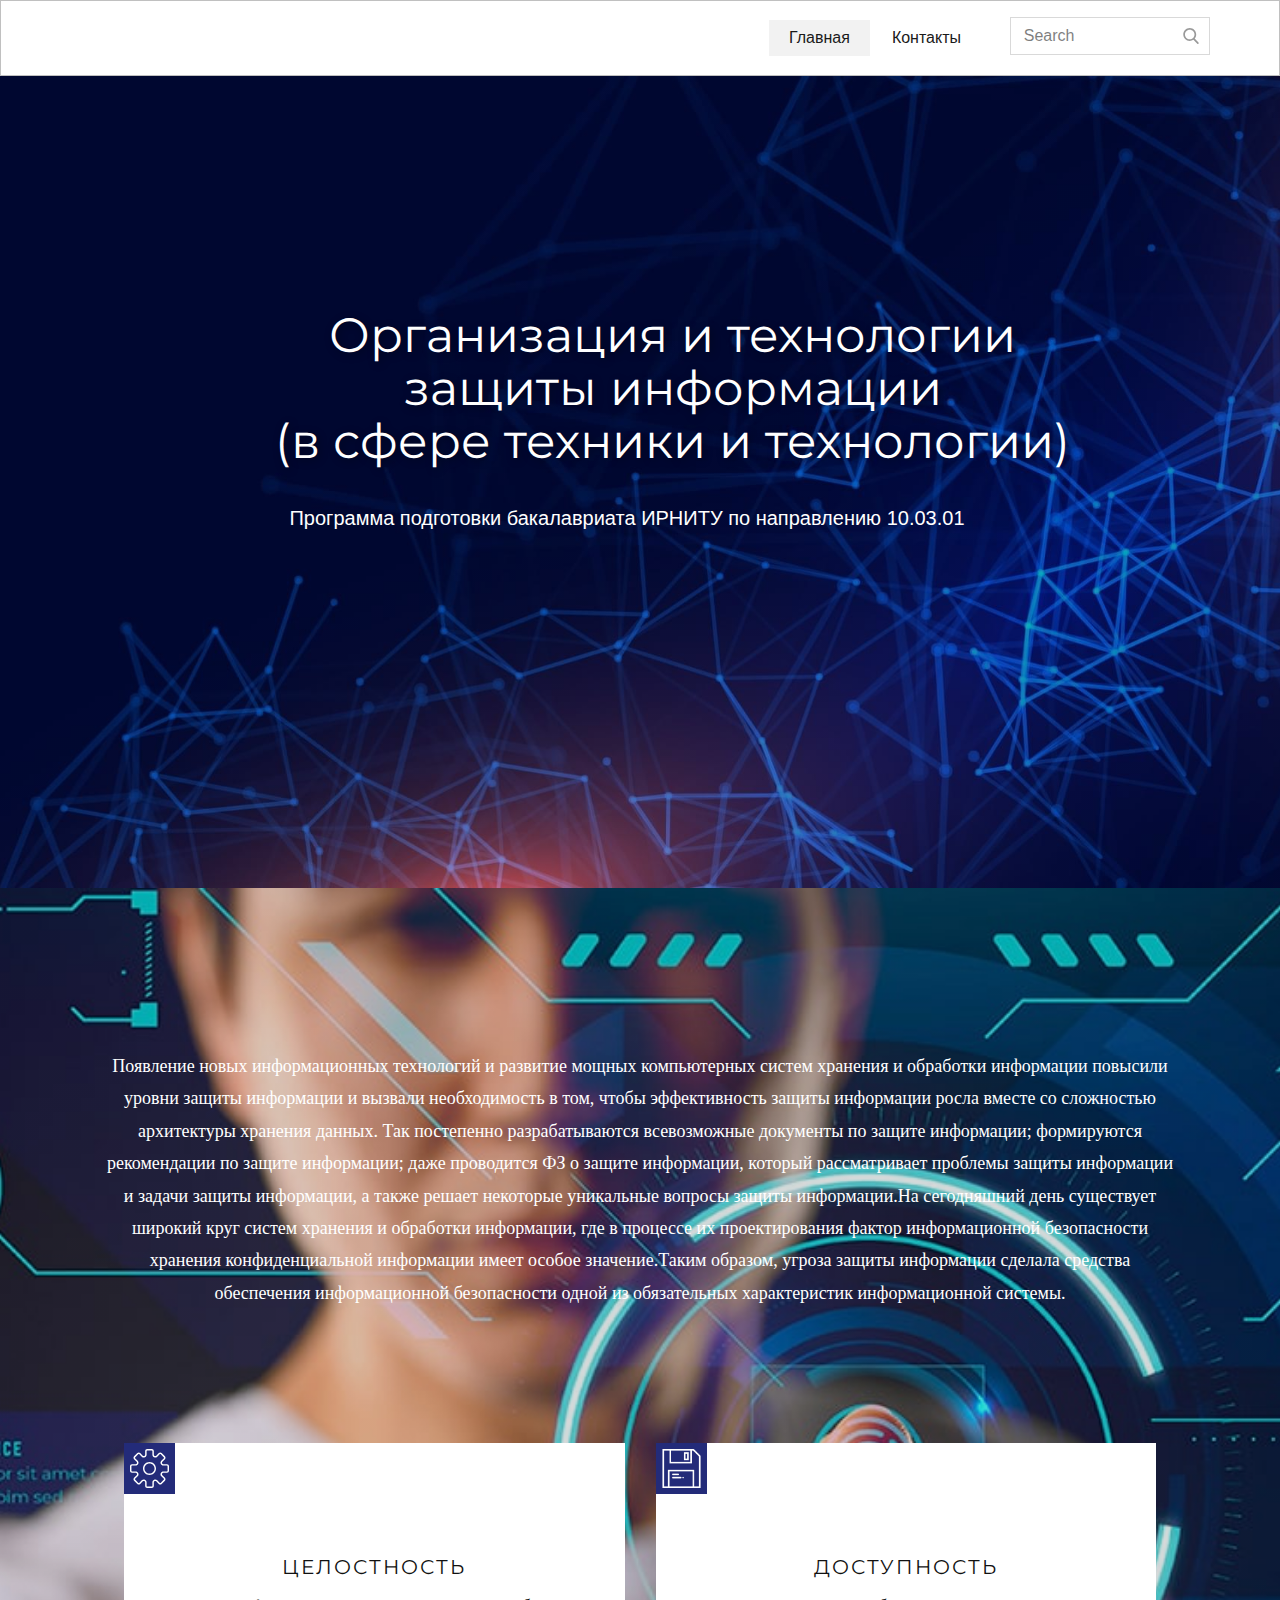
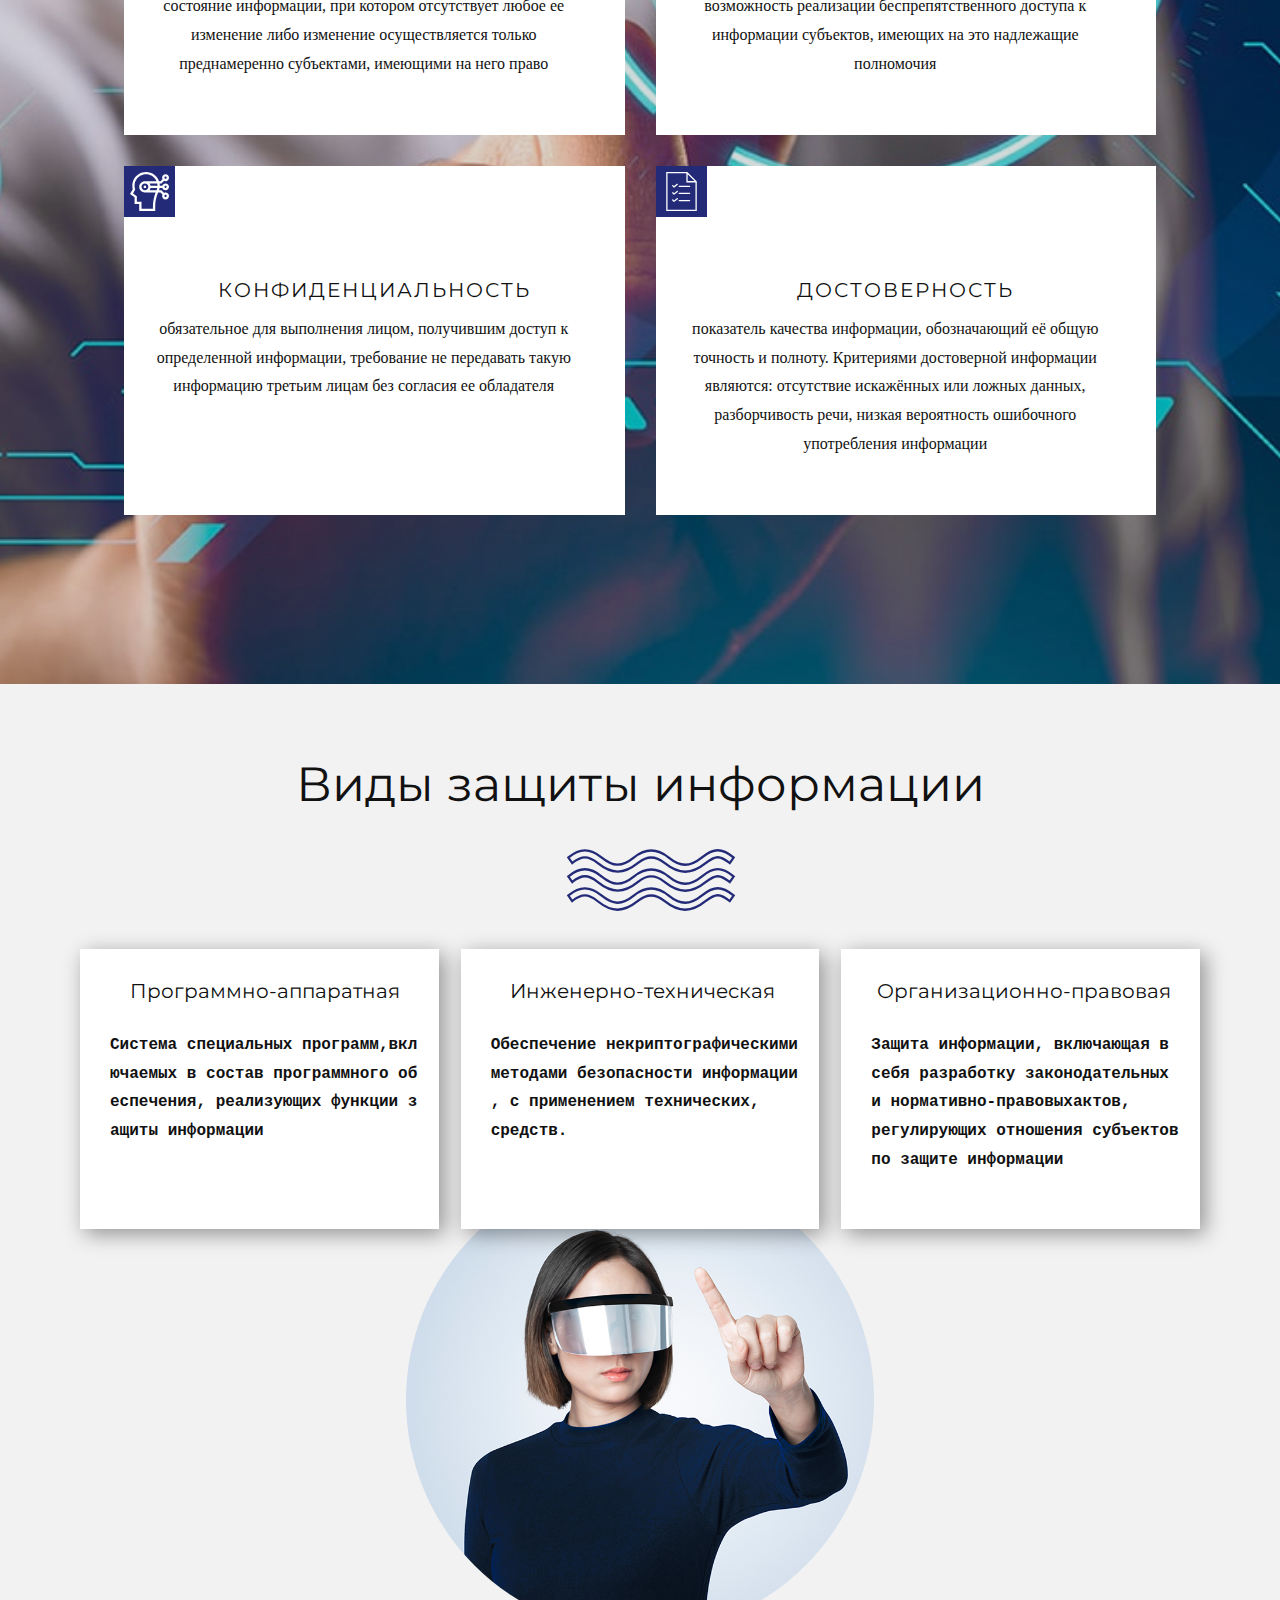
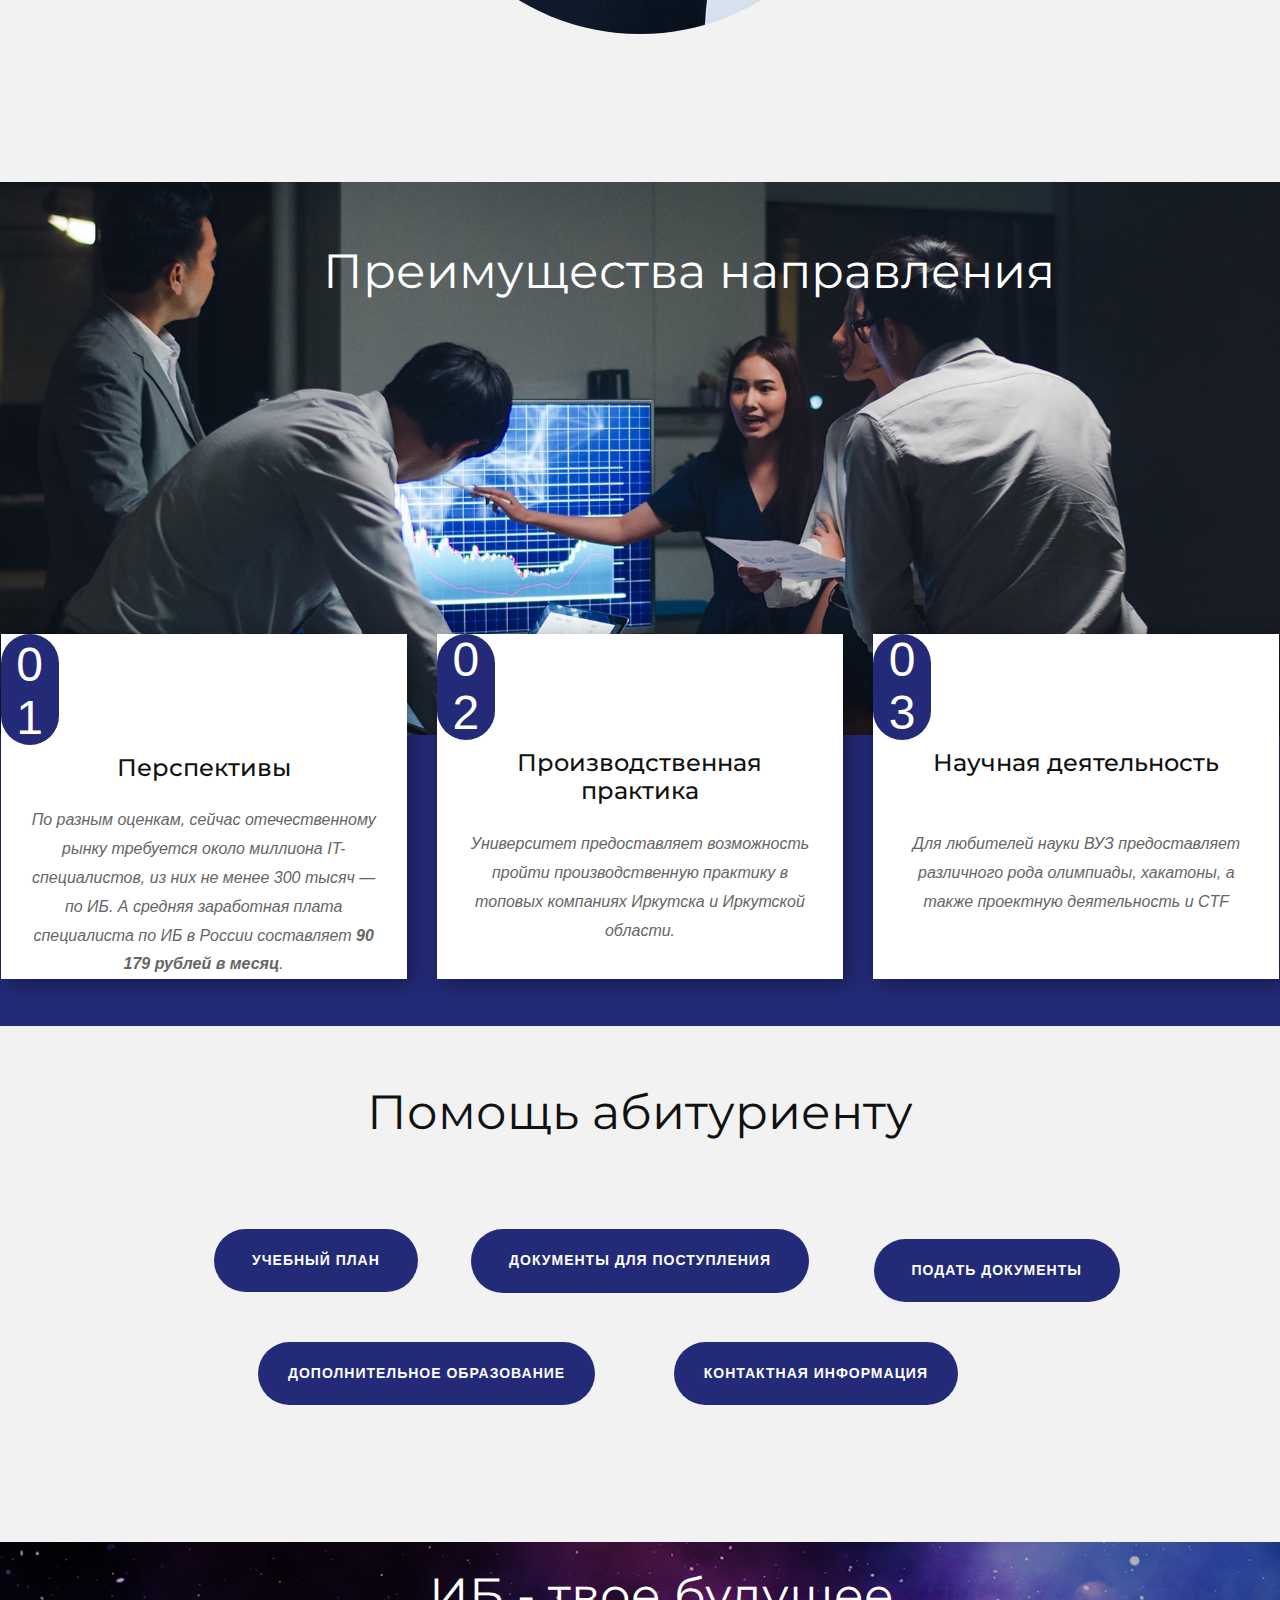
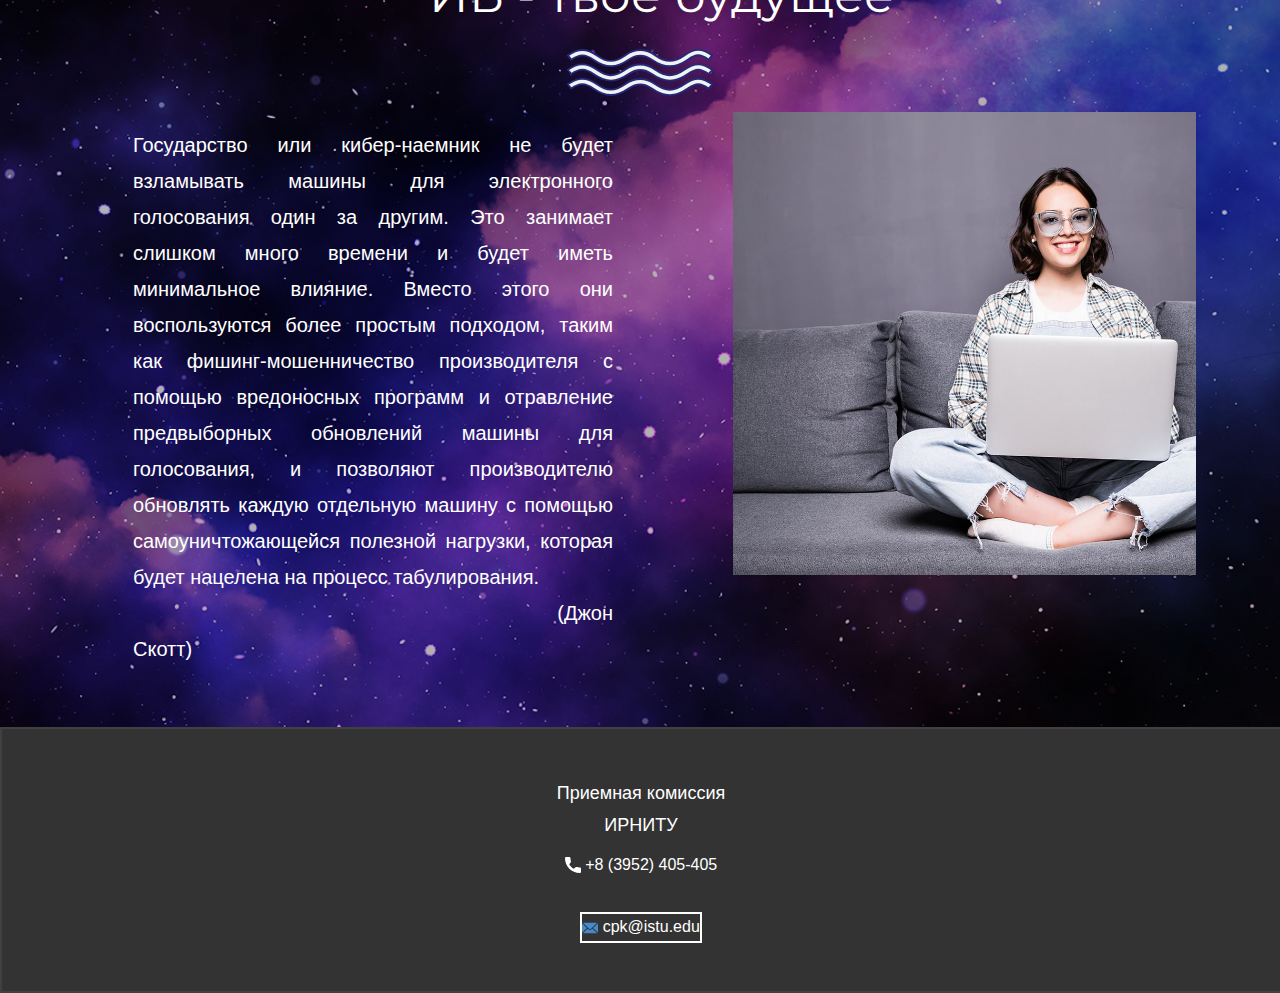
==== index.html @ 2cfcb2c9 "Update index.html" ====
<!DOCTYPE html>
<html style="font-size: 16px;" lang="ru"><head>
    <meta name="viewport" content="width=device-width, initial-scale=1.0">
    <meta charset="utf-8">
    <meta name="keywords" content="​Join Accenture’s virtual program for new perspectives, ​Technology Of The Future, 01, 02, 03, 04, ​AI &amp;amp; Digital Platform, ​Essential 8 Emerging Technologies, ​Technology Of The Future, Join our newsletter">
    <meta name="description" content="">
    <title>Главная</title>
    <link rel="stylesheet" href="nicepage.css" media="screen">
<link rel="stylesheet" href="Главная.css" media="screen">
    <script class="u-script" type="text/javascript" src="jquery.js" defer=""></script>
    <script class="u-script" type="text/javascript" src="nicepage.js" defer=""></script>
    <meta name="generator" content="Nicepage 4.21.5, nicepage.com">
    <link id="u-theme-google-font" rel="stylesheet" href="https://fonts.googleapis.com/css?family=Montserrat:100,100i,200,200i,300,300i,400,400i,500,500i,600,600i,700,700i,800,800i,900,900i;Open+Sans:300,300i,400,400i,500,500i,600,600i,700,700i,800,800i">
    <link id="u-page-google-font" rel="stylesheet" href="https://fonts.googleapis.com/css?family=Montserrat:100,100i,200,200i,300,300i,400,400i,500,500i,600,600i,700,700i,800,800i,900,900i;Merriweather:300,300i,400,400i,700,700i,900,900i;Oswald:200,300,400,500,600,700">







    <script type="application/ld+json">{
		"@context": "http://schema.org",
		"@type": "Organization",
		"name": ""
}</script>
    <meta name="theme-color" content="#232b79">
    <meta property="og:title" content="Главная">
    <meta property="og:type" content="website">
  </head>
  <body data-home-page="Главная.html" data-home-page-title="Главная" class="u-body u-xl-mode" data-lang="ru"><header class="u-align-center-xs u-border-1 u-border-grey-25 u-clearfix u-header u-header" id="sec-a184"><div class="u-clearfix u-sheet u-sheet-1">
        <form action="#" method="get" class="u-border-1 u-border-grey-15 u-search u-search-right u-search-1">
          <button class="u-search-button" type="submit">
            <span class="u-search-icon u-spacing-10 u-text-grey-40">
              <svg class="u-svg-link" preserveAspectRatio="xMidYMin slice" viewBox="0 0 56.966 56.966" style=""><use xmlns:xlink="http://www.w3.org/1999/xlink" xlink:href="#svg-b04b"></use></svg>
              <svg xmlns="http://www.w3.org/2000/svg" xmlns:xlink="http://www.w3.org/1999/xlink" version="1.1" id="svg-b04b" x="0px" y="0px" viewBox="0 0 56.966 56.966" style="enable-background:new 0 0 56.966 56.966;" xml:space="preserve" class="u-svg-content"><path d="M55.146,51.887L41.588,37.786c3.486-4.144,5.396-9.358,5.396-14.786c0-12.682-10.318-23-23-23s-23,10.318-23,23  s10.318,23,23,23c4.761,0,9.298-1.436,13.177-4.162l13.661,14.208c0.571,0.593,1.339,0.92,2.162,0.92  c0.779,0,1.518-0.297,2.079-0.837C56.255,54.982,56.293,53.08,55.146,51.887z M23.984,6c9.374,0,17,7.626,17,17s-7.626,17-17,17  s-17-7.626-17-17S14.61,6,23.984,6z"></path><g></g><g></g><g></g><g></g><g></g><g></g><g></g><g></g><g></g><g></g><g></g><g></g><g></g><g></g><g></g></svg>
            </span>
          </button>
          <input class="u-search-input" type="search" name="search" value="" placeholder="Search">
        </form>
        <nav class="u-align-left u-font-size-14 u-menu u-menu-one-level u-nav-spacing-25 u-offcanvas u-menu-1" data-responsive-from="MD">
          <div class="menu-collapse">
            <a class="u-button-style u-nav-link" href="#" style="padding: 4px 0px; font-size: calc(1em + 8px);">
              <svg class="u-svg-link" preserveAspectRatio="xMidYMin slice" viewBox="0 0 302 302" style=""><use xmlns:xlink="http://www.w3.org/1999/xlink" xlink:href="#svg-7b92"></use></svg>
              <svg xmlns="http://www.w3.org/2000/svg" xmlns:xlink="http://www.w3.org/1999/xlink" version="1.1" id="svg-7b92" x="0px" y="0px" viewBox="0 0 302 302" style="enable-background:new 0 0 302 302;" xml:space="preserve" class="u-svg-content"><g><rect y="36" width="302" height="30"></rect><rect y="236" width="302" height="30"></rect><rect y="136" width="302" height="30"></rect>
</g><g></g><g></g><g></g><g></g><g></g><g></g><g></g><g></g><g></g><g></g><g></g><g></g><g></g><g></g><g></g></svg>
            </a>
          </div>
          <div class="u-custom-menu u-nav-container">
            <ul class="u-nav u-spacing-2 u-unstyled u-nav-1"><li class="u-nav-item"><a class="u-active-grey-5 u-button-style u-hover-grey-10 u-nav-link u-text-active-grey-90 u-text-grey-90 u-text-hover-grey-90" href="Главная.html" style="padding: 10px 20px;">Главная</a>
</li><li class="u-nav-item"><a class="u-active-grey-5 u-button-style u-hover-grey-10 u-nav-link u-text-active-grey-90 u-text-grey-90 u-text-hover-grey-90" href="Контакты.html" style="padding: 10px 20px;">Контакты</a>
</li></ul>
          </div>
          <div class="u-custom-menu u-nav-container-collapse">
            <div class="u-align-center u-black u-container-style u-inner-container-layout u-opacity u-opacity-95 u-sidenav">
              <div class="u-inner-container-layout u-sidenav-overflow">
                <div class="u-menu-close"></div>
                <ul class="u-align-center u-nav u-popupmenu-items u-unstyled u-nav-2"><li class="u-nav-item"><a class="u-button-style u-nav-link" href="Главная.html">Главная</a>
</li><li class="u-nav-item"><a class="u-button-style u-nav-link" href="Контакты.html">Контакты</a>
</li></ul>
              </div>
            </div>
            <div class="u-black u-menu-overlay u-opacity u-opacity-70"></div>
          </div>
        </nav>
      </div></header> 
    <section class="u-align-center u-clearfix u-image u-shading u-section-1" id="carousel_5ad0" src="" data-image-width="1782" data-image-height="1080">
      <div class="u-clearfix u-sheet u-valign-middle-xs u-sheet-1">
        <h1 class="u-custom-font u-font-montserrat u-text u-text-body-alt-color u-title u-text-1">Организация и технологии защиты информации<br>(в сфере техники и технологии) 
        </h1>
        <p class="u-large-text u-text u-text-body-alt-color u-text-font u-text-variant u-text-2">Программа подготовки бакалавриата ИРНИТУ по направлению 10.03.01<br>
        </p>
      </div>
    </section>
    <section class="u-align-right u-clearfix u-image u-shading u-section-2" id="sec-227e">
      <div class="u-clearfix u-sheet u-sheet-1">
        <div class="u-expanded-width-lg u-expanded-width-md u-expanded-width-sm u-expanded-width-xs u-gradient u-opacity u-opacity-35 u-shape u-shape-rectangle u-shape-1"></div>
        <p class="u-align-center u-custom-font u-font-merriweather u-text u-text-white u-text-1"> Появление новых информационных технологий и развитие мощных компьютерных систем хранения и обработки информации повысили уровни защиты информации и вызвали необходимость в том, чтобы эффективность защиты информации росла вместе со сложностью архитектуры хранения данных. Так постепенно разрабатываются всевозможные документы по защите информации; формируются рекомендации по защите информации; даже проводится ФЗ о защите информации, который рассматривает проблемы защиты информации и задачи защиты информации, а также решает некоторые уникальные вопросы защиты информации.На сегодняшний день существует широкий круг систем хранения и обработки информации, где в процессе их проектирования фактор информационной безопасности хранения конфиденциальной информации имеет особое значение.Таким образом, угроза защиты информации сделала средства обеспечения информационной безопасности одной из обязательных характеристик информационной системы.</p>
        <div class="u-expanded-width-md u-expanded-width-sm u-expanded-width-xs u-list u-list-1">
          <div class="u-repeater u-repeater-1">
            <div class="u-align-center u-container-style u-list-item u-repeater-item u-video-cover u-white u-list-item-1">
              <div class="u-container-layout u-similar-container u-container-layout-1"><span class="u-icon u-icon-rounded u-palette-1-base u-text-white u-icon-1"><svg class="u-svg-link" preserveAspectRatio="xMidYMin slice" viewBox="0 0 54 54" style=""><use xmlns:xlink="http://www.w3.org/1999/xlink" xlink:href="#svg-6b26"></use></svg><svg class="u-svg-content" viewBox="0 0 54 54" x="0px" y="0px" id="svg-6b26" style="enable-background:new 0 0 54 54;"><g><path d="M51.22,21h-5.052c-0.812,0-1.481-0.447-1.792-1.197s-0.153-1.54,0.42-2.114l3.572-3.571
		c0.525-0.525,0.814-1.224,0.814-1.966c0-0.743-0.289-1.441-0.814-1.967l-4.553-4.553c-1.05-1.05-2.881-1.052-3.933,0l-3.571,3.571
		c-0.574,0.573-1.366,0.733-2.114,0.421C33.447,9.313,33,8.644,33,7.832V2.78C33,1.247,31.753,0,30.22,0H23.78
		C22.247,0,21,1.247,21,2.78v5.052c0,0.812-0.447,1.481-1.197,1.792c-0.748,0.313-1.54,0.152-2.114-0.421l-3.571-3.571
		c-1.052-1.052-2.883-1.05-3.933,0l-4.553,4.553c-0.525,0.525-0.814,1.224-0.814,1.967c0,0.742,0.289,1.44,0.814,1.966l3.572,3.571
		c0.573,0.574,0.73,1.364,0.42,2.114S8.644,21,7.832,21H2.78C1.247,21,0,22.247,0,23.78v6.439C0,31.753,1.247,33,2.78,33h5.052
		c0.812,0,1.481,0.447,1.792,1.197s0.153,1.54-0.42,2.114l-3.572,3.571c-0.525,0.525-0.814,1.224-0.814,1.966
		c0,0.743,0.289,1.441,0.814,1.967l4.553,4.553c1.051,1.051,2.881,1.053,3.933,0l3.571-3.572c0.574-0.573,1.363-0.731,2.114-0.42
		c0.75,0.311,1.197,0.98,1.197,1.792v5.052c0,1.533,1.247,2.78,2.78,2.78h6.439c1.533,0,2.78-1.247,2.78-2.78v-5.052
		c0-0.812,0.447-1.481,1.197-1.792c0.751-0.312,1.54-0.153,2.114,0.42l3.571,3.572c1.052,1.052,2.883,1.05,3.933,0l4.553-4.553
		c0.525-0.525,0.814-1.224,0.814-1.967c0-0.742-0.289-1.44-0.814-1.966l-3.572-3.571c-0.573-0.574-0.73-1.364-0.42-2.114
		S45.356,33,46.168,33h5.052c1.533,0,2.78-1.247,2.78-2.78V23.78C54,22.247,52.753,21,51.22,21z M52,30.22
		C52,30.65,51.65,31,51.22,31h-5.052c-1.624,0-3.019,0.932-3.64,2.432c-0.622,1.5-0.295,3.146,0.854,4.294l3.572,3.571
		c0.305,0.305,0.305,0.8,0,1.104l-4.553,4.553c-0.304,0.304-0.799,0.306-1.104,0l-3.571-3.572c-1.149-1.149-2.794-1.474-4.294-0.854
		c-1.5,0.621-2.432,2.016-2.432,3.64v5.052C31,51.65,30.65,52,30.22,52H23.78C23.35,52,23,51.65,23,51.22v-5.052
		c0-1.624-0.932-3.019-2.432-3.64c-0.503-0.209-1.021-0.311-1.533-0.311c-1.014,0-1.997,0.4-2.761,1.164l-3.571,3.572
		c-0.306,0.306-0.801,0.304-1.104,0l-4.553-4.553c-0.305-0.305-0.305-0.8,0-1.104l3.572-3.571c1.148-1.148,1.476-2.794,0.854-4.294
		C10.851,31.932,9.456,31,7.832,31H2.78C2.35,31,2,30.65,2,30.22V23.78C2,23.35,2.35,23,2.78,23h5.052
		c1.624,0,3.019-0.932,3.64-2.432c0.622-1.5,0.295-3.146-0.854-4.294l-3.572-3.571c-0.305-0.305-0.305-0.8,0-1.104l4.553-4.553
		c0.304-0.305,0.799-0.305,1.104,0l3.571,3.571c1.147,1.147,2.792,1.476,4.294,0.854C22.068,10.851,23,9.456,23,7.832V2.78
		C23,2.35,23.35,2,23.78,2h6.439C30.65,2,31,2.35,31,2.78v5.052c0,1.624,0.932,3.019,2.432,3.64
		c1.502,0.622,3.146,0.294,4.294-0.854l3.571-3.571c0.306-0.305,0.801-0.305,1.104,0l4.553,4.553c0.305,0.305,0.305,0.8,0,1.104
		l-3.572,3.571c-1.148,1.148-1.476,2.794-0.854,4.294c0.621,1.5,2.016,2.432,3.64,2.432h5.052C51.65,23,52,23.35,52,23.78V30.22z"></path><path d="M27,18c-4.963,0-9,4.037-9,9s4.037,9,9,9s9-4.037,9-9S31.963,18,27,18z M27,34c-3.859,0-7-3.141-7-7s3.141-7,7-7
		s7,3.141,7,7S30.859,34,27,34z"></path>
</g></svg></span>
                <h4 class="u-text u-text-2">Целостность</h4>
                <p class="u-custom-font u-font-merriweather u-text u-text-3"> состояние информации, при котором отсутствует любое ее изменение либо изменение осуществляется только преднамеренно субъектами, имеющими на него право</p>
              </div>
            </div>
            <div class="u-align-center u-container-style u-list-item u-repeater-item u-video-cover u-white u-list-item-2">
              <div class="u-container-layout u-similar-container u-container-layout-2"><span class="u-file-icon u-icon u-icon-rounded u-palette-1-base u-text-white u-icon-2"><img src="images/149111-6f54579b.png" alt=""></span>
                <h4 class="u-text u-text-4">доступность</h4>
                <p class="u-custom-font u-font-merriweather u-text u-text-5"> возможность реализации беспрепятственного доступа к информации субъектов, имеющих на это надлежащие полномочия</p>
              </div>
            </div>
            <div class="u-align-center u-container-style u-list-item u-repeater-item u-video-cover u-white u-list-item-3">
              <div class="u-container-layout u-similar-container u-container-layout-3"><span class="u-icon u-icon-rounded u-palette-1-base u-text-white u-icon-3"><svg class="u-svg-link" preserveAspectRatio="xMidYMin slice" viewBox="0 0 512.012 512.012" style=""><use xmlns:xlink="http://www.w3.org/1999/xlink" xlink:href="#svg-a934"></use></svg><svg class="u-svg-content" viewBox="0 0 512.012 512.012" id="svg-a934"><g><path d="m59.998 332.666v87.346h61v92h210v-62.218c0-56.303 12.309-115.303 37.563-179.782h32.224l25.611 25.611c-2.817 5.875-4.398 12.451-4.398 19.39 0 24.813 20.187 45 45 45s45-20.187 45-45-20.187-45-45-45c-6.938 0-13.514 1.581-19.389 4.398l-34.398-34.398h-32.572c3.497-9.779 6.115-19.796 7.843-30.01h36.096c6.192 17.469 22.865 30.01 42.42 30.01 24.813 0 45-20.187 45-45s-20.187-45-45-45c-19.555 0-36.228 12.541-42.42 30h-33.58c0-10.152-.845-20.177-2.485-30h24.698l34.398-34.397c5.875 2.817 12.45 4.398 19.389 4.398 24.813 0 45-20.187 45-45s-20.187-45-45-45-45 20.187-45 45c0 6.939 1.581 13.514 4.398 19.389l-25.611 25.61h-19.994c-24.022-68.126-88.986-119.066-167.616-120-88.723-1.043-163.221 61.684-179.498 143.168-5.685 28.455-4.837 56.601 2.51 83.77l-36.173 62.25zm407-32.654c8.271 0 15 6.729 15 15s-6.729 15-15 15-15-6.729-15-15 6.728-15 15-15zm0-120c8.271 0 15 6.729 15 15s-6.729 15-15 15-15-6.729-15-15 6.728-15 15-15zm0-120c8.271 0 15 6.729 15 15s-6.729 15-15 15-15-6.729-15-15 6.728-15 15-15zm-117.798 178.089c-.272.639-.533 1.273-.802 1.911h-92.44c6.565-8.725 11.274-18.921 13.531-30.01h88.481c-1.971 9.61-4.896 18.996-8.77 28.099zm-108.202-43.089c0 24.813-20.187 45-45 45s-45-20.187-45-45 20.187-45 45-45 45 20.187 45 45zm120-15h-91.509c-2.258-11.079-6.967-21.275-13.532-30h101.998c1.993 9.704 3.043 19.738 3.043 30zm-297.903-30.954c13.953-69.845 76.913-119.906 149.725-119.047 60.427.717 112.514 37.715 135.55 90.001h-152.372c-41.355 0-75 33.645-75 75s33.645 75 75 74.99h140.455c-23.819 63.823-35.455 122.919-35.455 179.792v32.218h-150v-92h-61v-72.655l-50.417-36.534 29.076-50.038c-.795-4.156-14.724-35.852-5.562-81.727z"></path><path d="m180.998 180.012h30v30h-30z"></path>
</g></svg></span>
                <h4 class="u-text u-text-6">Конфиденциальность</h4>
                <p class="u-custom-font u-font-merriweather u-text u-text-7"> обязательное для выполнения лицом, получившим доступ к определенной информации, требование не передавать такую информацию третьим лицам без согласия ее обладателя</p>
              </div>
            </div>
            <div class="u-align-center u-container-style u-list-item u-repeater-item u-video-cover u-white u-list-item-4">
              <div class="u-container-layout u-similar-container u-container-layout-4"><span class="u-icon u-icon-rounded u-palette-1-base u-icon-4"><svg class="u-svg-link" preserveAspectRatio="xMidYMin slice" viewBox="0 0 60 60" style=""><use xmlns:xlink="http://www.w3.org/1999/xlink" xlink:href="#svg-457c"></use></svg><svg class="u-svg-content" viewBox="0 0 60 60" x="0px" y="0px" id="svg-457c" style="enable-background:new 0 0 60 60;"><g><path d="M38.914,0H6.5v60h47V14.586L38.914,0z M39.5,3.414L50.086,14H39.5V3.414z M8.5,58V2h29v14h14v42H8.5z"></path><path d="M42.5,21h-16c-0.552,0-1,0.447-1,1s0.448,1,1,1h16c0.552,0,1-0.447,1-1S43.052,21,42.5,21z"></path><path d="M22.875,18.219l-4.301,3.441l-1.367-1.367c-0.391-0.391-1.023-0.391-1.414,0s-0.391,1.023,0,1.414l2,2
		C17.987,23.901,18.243,24,18.5,24c0.22,0,0.441-0.072,0.624-0.219l5-4c0.432-0.346,0.501-0.975,0.156-1.406
		C23.936,17.943,23.306,17.874,22.875,18.219z"></path><path d="M42.5,32h-16c-0.552,0-1,0.447-1,1s0.448,1,1,1h16c0.552,0,1-0.447,1-1S43.052,32,42.5,32z"></path><path d="M22.875,29.219l-4.301,3.441l-1.367-1.367c-0.391-0.391-1.023-0.391-1.414,0s-0.391,1.023,0,1.414l2,2
		C17.987,34.901,18.243,35,18.5,35c0.22,0,0.441-0.072,0.624-0.219l5-4c0.432-0.346,0.501-0.975,0.156-1.406
		C23.936,28.943,23.306,28.874,22.875,29.219z"></path><path d="M42.5,43h-16c-0.552,0-1,0.447-1,1s0.448,1,1,1h16c0.552,0,1-0.447,1-1S43.052,43,42.5,43z"></path><path d="M22.875,40.219l-4.301,3.441l-1.367-1.367c-0.391-0.391-1.023-0.391-1.414,0s-0.391,1.023,0,1.414l2,2
		C17.987,45.901,18.243,46,18.5,46c0.22,0,0.441-0.072,0.624-0.219l5-4c0.432-0.346,0.501-0.975,0.156-1.406
		C23.936,39.943,23.306,39.874,22.875,40.219z"></path>
</g></svg></span>
                <h4 class="u-text u-text-8">Достоверность</h4>
                <p class="u-custom-font u-font-merriweather u-text u-text-9"> показатель качества информации, обозначающий её общую точность и полноту. Критериями достоверной информации являются: отсутствие искажённых или ложных данных, разборчивость речи, низкая вероятность ошибочного употребления информации<br>
                </p>
              </div>
            </div>
          </div>
        </div>
      </div>
    </section>
    <section class="u-align-center u-clearfix u-grey-5 u-section-3" id="carousel_082c">
      <div class="u-clearfix u-sheet u-sheet-1">
        <h2 class="u-text u-text-default u-text-1">Виды защиты информации</h2>
        <div class="u-border-2 u-border-palette-1-base u-shape u-shape-svg u-text-grey-5 u-shape-1">
          <svg class="u-svg-link" preserveAspectRatio="none" viewBox="0 0 160 50" style=""><use xmlns:xlink="http://www.w3.org/1999/xlink" xlink:href="#svg-0c8e"></use></svg>
          <svg class="u-svg-content" viewBox="-1 -1 162 52" x="0px" y="0px" id="svg-0c8e" style="enable-background:new 0 0 160 50;"><path d="M133,26.7c-13.9,9.7-25.8,9.7-39.8,0c-9.1-6.3-16.8-6.3-25.9,0c-13.8,9.6-25.1,9.6-38.9,0c-9.2-6.4-15.4-6.4-24.6,0L0,22
	c11.2-7.8,20.6-8.1,32.2,0c11,7.6,19,8.5,31.3,0c11.6-8.1,22.4-7.7,33.5,0c11.4,8,20.3,8.3,32.2,0c11.6-8.1,19.2-8.1,30.8,0
	l-3.8,4.7C146.9,20.2,142.3,20.2,133,26.7z M133,10.8c-13.9,9.7-25.8,9.7-39.8,0c-9.1-6.3-16.8-6.3-25.9,0
	c-13.8,9.6-25.1,9.6-38.9,0c-9.2-6.4-15.4-6.4-24.6,0L0,6.1c11.2-7.8,20.6-8.1,32.2,0c11,7.6,19,8.5,31.3,0C75.1-2,85.9-1.6,97,6.1
	c11.4,8,20.3,8.3,32.2,0C140.8-2,148.4-2,160,6.1l-3.8,4.7C146.9,4.3,142.3,4.3,133,10.8z M32.2,38c11,7.6,19,8.5,31.3,0
	c11.6-8.1,22.4-7.7,33.5,0c11.4,8,20.3,8.3,32.2,0c11.6-8.1,19.2-8.1,30.8,0l-3.8,4.7c-9.3-6.5-13.9-6.5-23.3,0
	c-13.9,9.7-25.8,9.7-39.8,0c-9.1-6.3-16.8-6.3-25.9,0c-13.8,9.6-25.1,9.6-38.9,0c-9.2-6.4-15.4-6.4-24.6,0L0,38
	C11.2,30.2,20.6,29.9,32.2,38z"></path></svg>
        </div>
        <div class="u-expanded-width-xs u-image u-image-circle u-preserve-proportions u-image-1" alt="" data-image-width="800" data-image-height="800">
          <div class="u-preserve-proportions-child" style="padding-top: 100%;"></div>
        </div>
        <div class="u-expanded-width-md u-expanded-width-sm u-expanded-width-xs u-list u-list-1">
          <div class="u-repeater u-repeater-1">
            <div class="u-container-style u-list-item u-repeater-item u-white u-list-item-1">
              <div class="u-container-layout u-similar-container u-valign-top u-container-layout-1">
                <h5 class="u-align-center u-text u-text-2">Программно-аппаратная</h5>
                <p class="u-align-left u-custom-font u-font-courier-new u-text u-text-3"><b>Система</b>&nbsp;<b>специальных</b>&nbsp;<b>программ</b><b>,</b><b>включаемых</b>&nbsp;<b>в</b>&nbsp;<b>состав</b>&nbsp;<b>программного</b>&nbsp;<b>обеспечения</b><b>,</b>&nbsp;<b>реализующих</b>&nbsp;<b>функции</b>&nbsp;<b>защиты</b>&nbsp;<b>информации</b>
                </p>
              </div>
            </div>
            <div class="u-container-style u-list-item u-repeater-item u-video-cover u-white u-list-item-2">
              <div class="u-container-layout u-similar-container u-valign-top u-container-layout-2">
                <h5 class="u-align-center u-text u-text-4">Инженерно-техническая&nbsp;</h5>
                <p class="u-align-left u-custom-font u-font-courier-new u-text u-text-5">Обеспечение некриптографическими методами&nbsp;<b>безопасности</b>&nbsp;<b>информации</b>, с применением&nbsp;<b>технических</b>, средств.
                </p>
              </div>
            </div>
            <div class="u-container-style u-list-item u-repeater-item u-video-cover u-white u-list-item-3">
              <div class="u-container-layout u-similar-container u-valign-top u-container-layout-3">
                <h5 class="u-align-center u-text u-text-6">Организационно-правовая&nbsp;</h5>
                <p class="u-align-left u-custom-font u-font-courier-new u-text u-text-7"><b>Защита</b>&nbsp;<b>информации</b>, включающая в себя разработку законодательных и нормативно-<b>правовых</b>актов, регулирующих отношения субъектов по&nbsp;<b>защите</b>&nbsp;<b>информации</b>
                </p>
              </div>
            </div>
          </div>
        </div>
      </div>
    </section>
    <section class="u-align-center u-clearfix u-palette-1-base u-section-4" id="carousel_5f6d">
      <img class="u-expanded-width u-image u-image-1" src="images/swa-min.jpg">
      <div class="u-list u-list-1">
        <div class="u-repeater u-repeater-1">
          <div class="u-align-center u-container-style u-list-item u-repeater-item u-shape-round u-white u-list-item-1">
            <div class="u-container-layout u-similar-container u-container-layout-1">
              <div class="u-align-center u-container-style u-group u-palette-1-base u-radius-50 u-shape-round u-group-1">
                <div class="u-container-layout u-container-layout-2">
                  <h2 class="u-custom-font u-font-oswald u-text u-text-1">01</h2>
                </div>
              </div>
              <h5 class="u-text u-text-2">Перспективы</h5>
              <p class="u-text u-text-grey-60 u-text-3"> По разным оценкам, сейчас отечественному рынку требуется около миллиона IT-специалистов, из них не менее 300 тысяч — по ИБ. А средняя заработная плата специалиста по ИБ в России составляет&nbsp;<b>90 179 рублей в месяц</b>.
              </p>
            </div>
          </div>
          <div class="u-align-center u-container-style u-list-item u-repeater-item u-shape-round u-white u-list-item-2">
            <div class="u-container-layout u-similar-container u-container-layout-3">
              <div class="u-align-center u-container-style u-group u-palette-1-base u-radius-50 u-shape-round u-video-cover u-group-2">
                <div class="u-container-layout u-container-layout-4">
                  <h2 class="u-custom-font u-font-oswald u-text u-text-4">02</h2>
                </div>
              </div>
              <h5 class="u-text u-text-5">Производственная практика</h5>
              <p class="u-text u-text-grey-60 u-text-6">Университет предоставляет возможность пройти производственную практику в топовых компаниях Иркутска и Иркутской области.</p>
            </div>
          </div>
          <div class="u-align-center u-container-style u-list-item u-repeater-item u-shape-round u-white u-list-item-3">
            <div class="u-container-layout u-similar-container u-container-layout-5">
              <div class="u-align-center u-container-style u-group u-palette-1-base u-radius-50 u-shape-round u-video-cover u-group-3">
                <div class="u-container-layout u-container-layout-6">
                  <h2 class="u-custom-font u-font-oswald u-text u-text-7">03</h2>
                </div>
              </div>
              <h5 class="u-text u-text-8">Научная деятельность</h5>
              <p class="u-text u-text-grey-60 u-text-9">
                <br>Для любителей науки ВУЗ предоставляет различного рода олимпиады, хакатоны, а также проектную деятельность и CTF
              </p>
            </div>
          </div>
        </div>
      </div>
      <h2 class="u-hidden-sm u-text u-text-10">Преимущества направления</h2>
    </section>
    <section class="u-align-center u-clearfix u-grey-5 u-section-5" id="sec-e7f8">
      <div class="u-clearfix u-sheet u-valign-middle-md u-sheet-1">
        <h2 class="u-text u-text-default u-text-1">Помощь абитуриенту</h2>
        <a href="https://www.istu.edu/abiturientu/urovni/up/plan?plan_id=1734&amp;admis=23820" class="u-btn u-btn-round u-button-style u-custom-item u-hover-palette-1-light-1 u-palette-1-base u-radius-50 u-btn-1" target="_blank">Учебный план</a>
        <a href="https://www.istu.edu/abiturientu/dokumenty/dokumenty_post" class="u-btn u-btn-round u-button-style u-custom-item u-hover-palette-1-light-1 u-palette-1-base u-radius-50 u-btn-2" target="_blank">Документы для поступления</a>
        <a href="https://cis.istu.edu/pub/auth" class="u-btn u-btn-round u-button-style u-custom-item u-hover-palette-1-light-1 u-palette-1-base u-radius-50 u-btn-3" target="_blank">Подать документы</a>
        <a href="https://www.istu.edu/studentu/vozmozhnosti" class="u-btn u-btn-round u-button-style u-custom-item u-hover-palette-1-light-1 u-palette-1-base u-radius-50 u-btn-4" target="_blank">Дополнительное образование</a>
        <a href="https://www.istu.edu/abiturientu/priyemnaya_komissiya/kontaktnaya_informatsiya" class="u-btn u-btn-round u-button-style u-custom-item u-hover-palette-1-light-1 u-palette-1-base u-radius-50 u-btn-5" target="_blank">Контактная информация</a>
      </div>
    </section>
    <section class="u-align-center u-clearfix u-image u-shading u-section-6" id="carousel_4b76" data-image-width="1200" data-image-height="1200">
      <div class="u-clearfix u-sheet u-sheet-1">
        <h2 class="u-text u-text-default-lg u-text-default-md u-text-default-xl u-text-1">ИБ - твое будущее</h2>
        <div class="u-border-2 u-border-palette-1-base u-shape u-shape-svg u-text-grey-5 u-shape-1">
          <svg class="u-svg-link" preserveAspectRatio="none" viewBox="0 0 160 50" style=""><use xmlns:xlink="http://www.w3.org/1999/xlink" xlink:href="#svg-78f4"></use></svg>
          <svg class="u-svg-content" viewBox="-1 -1 162 52" x="0px" y="0px" id="svg-78f4" style="enable-background:new 0 0 160 50;"><path d="M133,26.7c-13.9,9.7-25.8,9.7-39.8,0c-9.1-6.3-16.8-6.3-25.9,0c-13.8,9.6-25.1,9.6-38.9,0c-9.2-6.4-15.4-6.4-24.6,0L0,22
	c11.2-7.8,20.6-8.1,32.2,0c11,7.6,19,8.5,31.3,0c11.6-8.1,22.4-7.7,33.5,0c11.4,8,20.3,8.3,32.2,0c11.6-8.1,19.2-8.1,30.8,0
	l-3.8,4.7C146.9,20.2,142.3,20.2,133,26.7z M133,10.8c-13.9,9.7-25.8,9.7-39.8,0c-9.1-6.3-16.8-6.3-25.9,0
	c-13.8,9.6-25.1,9.6-38.9,0c-9.2-6.4-15.4-6.4-24.6,0L0,6.1c11.2-7.8,20.6-8.1,32.2,0c11,7.6,19,8.5,31.3,0C75.1-2,85.9-1.6,97,6.1
	c11.4,8,20.3,8.3,32.2,0C140.8-2,148.4-2,160,6.1l-3.8,4.7C146.9,4.3,142.3,4.3,133,10.8z M32.2,38c11,7.6,19,8.5,31.3,0
	c11.6-8.1,22.4-7.7,33.5,0c11.4,8,20.3,8.3,32.2,0c11.6-8.1,19.2-8.1,30.8,0l-3.8,4.7c-9.3-6.5-13.9-6.5-23.3,0
	c-13.9,9.7-25.8,9.7-39.8,0c-9.1-6.3-16.8-6.3-25.9,0c-13.8,9.6-25.1,9.6-38.9,0c-9.2-6.4-15.4-6.4-24.6,0L0,38
	C11.2,30.2,20.6,29.9,32.2,38z"></path></svg>
        </div>
        <img class="u-expanded-width-xs u-image u-image-1" src="images/-min2.jpg">
        <p class="u-align-justify u-custom-font u-font-oswald u-text u-text-2"> Государство или кибер-наемник не будет взламывать машины для электронного голосования один за другим. Это занимает слишком много времени и будет иметь минимальное влияние. Вместо этого они воспользуются более простым подходом, таким как фишинг-мошенничество производителя с помощью вредоносных программ и отравление предвыборных обновлений машины для голосования, и позволяют производителю обновлять каждую отдельную машину с помощью самоуничтожающейся полезной нагрузки, которая будет нацелена на процесс табулирования.<br>&nbsp; &nbsp; &nbsp; &nbsp; &nbsp; &nbsp; &nbsp; &nbsp; &nbsp; &nbsp; &nbsp; &nbsp; &nbsp; &nbsp; &nbsp; &nbsp; &nbsp; &nbsp; &nbsp; &nbsp; &nbsp; &nbsp; &nbsp; &nbsp; &nbsp; &nbsp; &nbsp; &nbsp; &nbsp; &nbsp; &nbsp; &nbsp; &nbsp; &nbsp; (Джон Скотт)
        </p>
      </div>
    </section>


    <footer class="u-align-center u-border-2 u-border-grey-75 u-border-no-right u-clearfix u-footer u-grey-80 u-footer" id="sec-b796"><div class="u-clearfix u-sheet u-sheet-1">
        <p class="u-custom-font u-font-oswald u-text u-text-1">Приемная комиссия<br>ИРНИТУ
        </p>
        <a href="https://nicepage.com/c/full-width-slider-html-templates" class="u-active-none u-bottom-left-radius-0 u-bottom-right-radius-0 u-btn u-btn-rectangle u-button-style u-hover-none u-none u-radius-0 u-top-left-radius-0 u-top-right-radius-0 u-btn-1"><span class="u-icon"><svg class="u-svg-content" viewBox="0 0 405.333 405.333" x="0px" y="0px" style="width: 1em; height: 1em;"><path d="M373.333,266.88c-25.003,0-49.493-3.904-72.704-11.563c-11.328-3.904-24.192-0.896-31.637,6.699l-46.016,34.752    c-52.8-28.181-86.592-61.952-114.389-114.368l33.813-44.928c8.512-8.512,11.563-20.971,7.915-32.64    C142.592,81.472,138.667,56.96,138.667,32c0-17.643-14.357-32-32-32H32C14.357,0,0,14.357,0,32    c0,205.845,167.488,373.333,373.333,373.333c17.643,0,32-14.357,32-32V298.88C405.333,281.237,390.976,266.88,373.333,266.88z"></path></svg><img></span>&nbsp;+​8 (3952) 405-405
        </a>
        <a href="mailto:info@site.com" class="u-active-none u-border-2 u-border-white u-bottom-left-radius-0 u-bottom-right-radius-0 u-btn u-btn-rectangle u-button-style u-hover-none u-none u-radius-0 u-text-body-alt-color u-text-hover-palette-4-light-1 u-top-left-radius-0 u-top-right-radius-0 u-btn-2"><span class="u-icon u-icon-2"><svg class="u-svg-content" viewBox="0 0 24 16" x="0px" y="0px" style="width: 1em; height: 1em;"><path fill="currentColor" d="M23.8,1.1l-7.3,6.8l7.3,6.8c0.1-0.2,0.2-0.6,0.2-0.9V2C24,1.7,23.9,1.4,23.8,1.1z M21.8,0H2.2
	c-0.4,0-0.7,0.1-1,0.2L10.6,9c0.8,0.8,2.2,0.8,3,0l9.2-8.7C22.6,0.1,22.2,0,21.8,0z M0.2,1.1C0.1,1.4,0,1.7,0,2V14
	c0,0.3,0.1,0.6,0.2,0.9l7.3-6.8L0.2,1.1z M15.5,9l-1.1,1c-1.3,1.2-3.6,1.2-4.9,0l-1-1l-7.3,6.8c0.2,0.1,0.6,0.2,1,0.2H22
	c0.4,0,0.6-0.1,1-0.2L15.5,9z"></path></svg><img></span>&nbsp;cpk@istu.edu
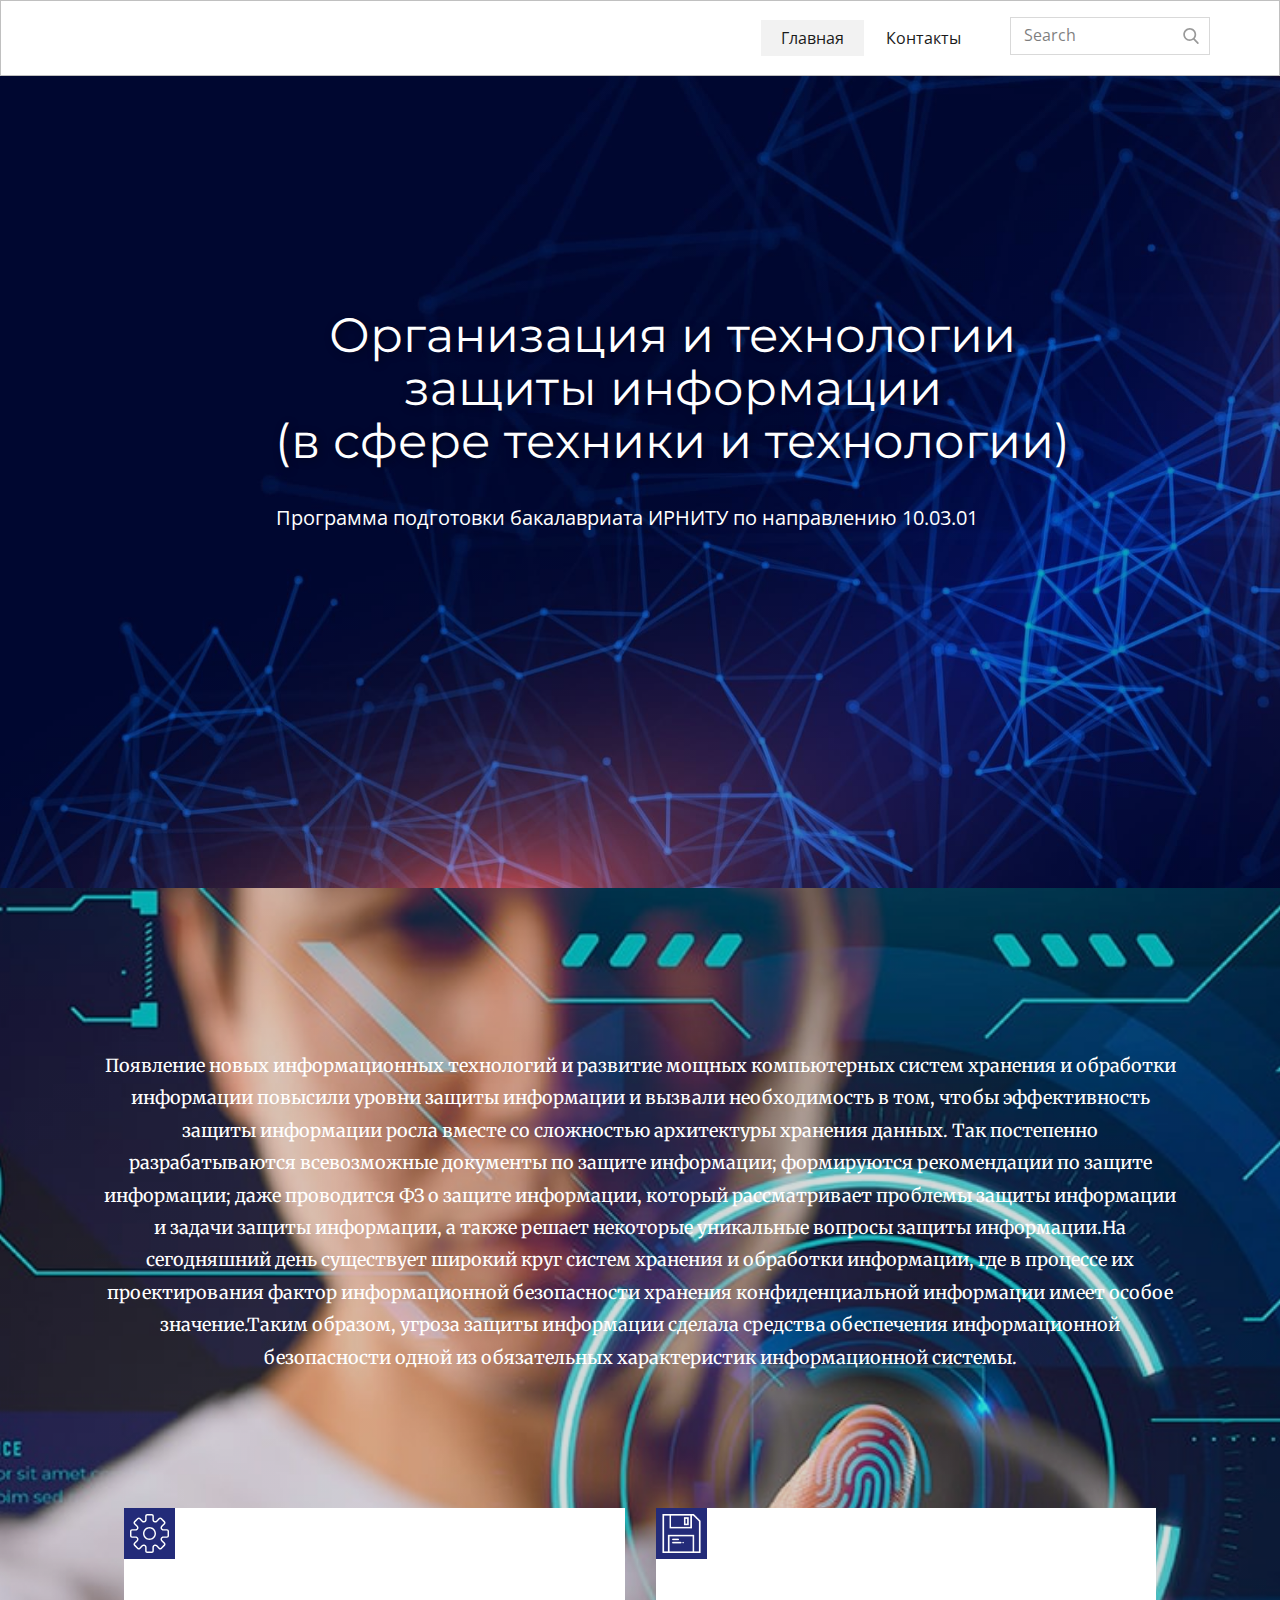
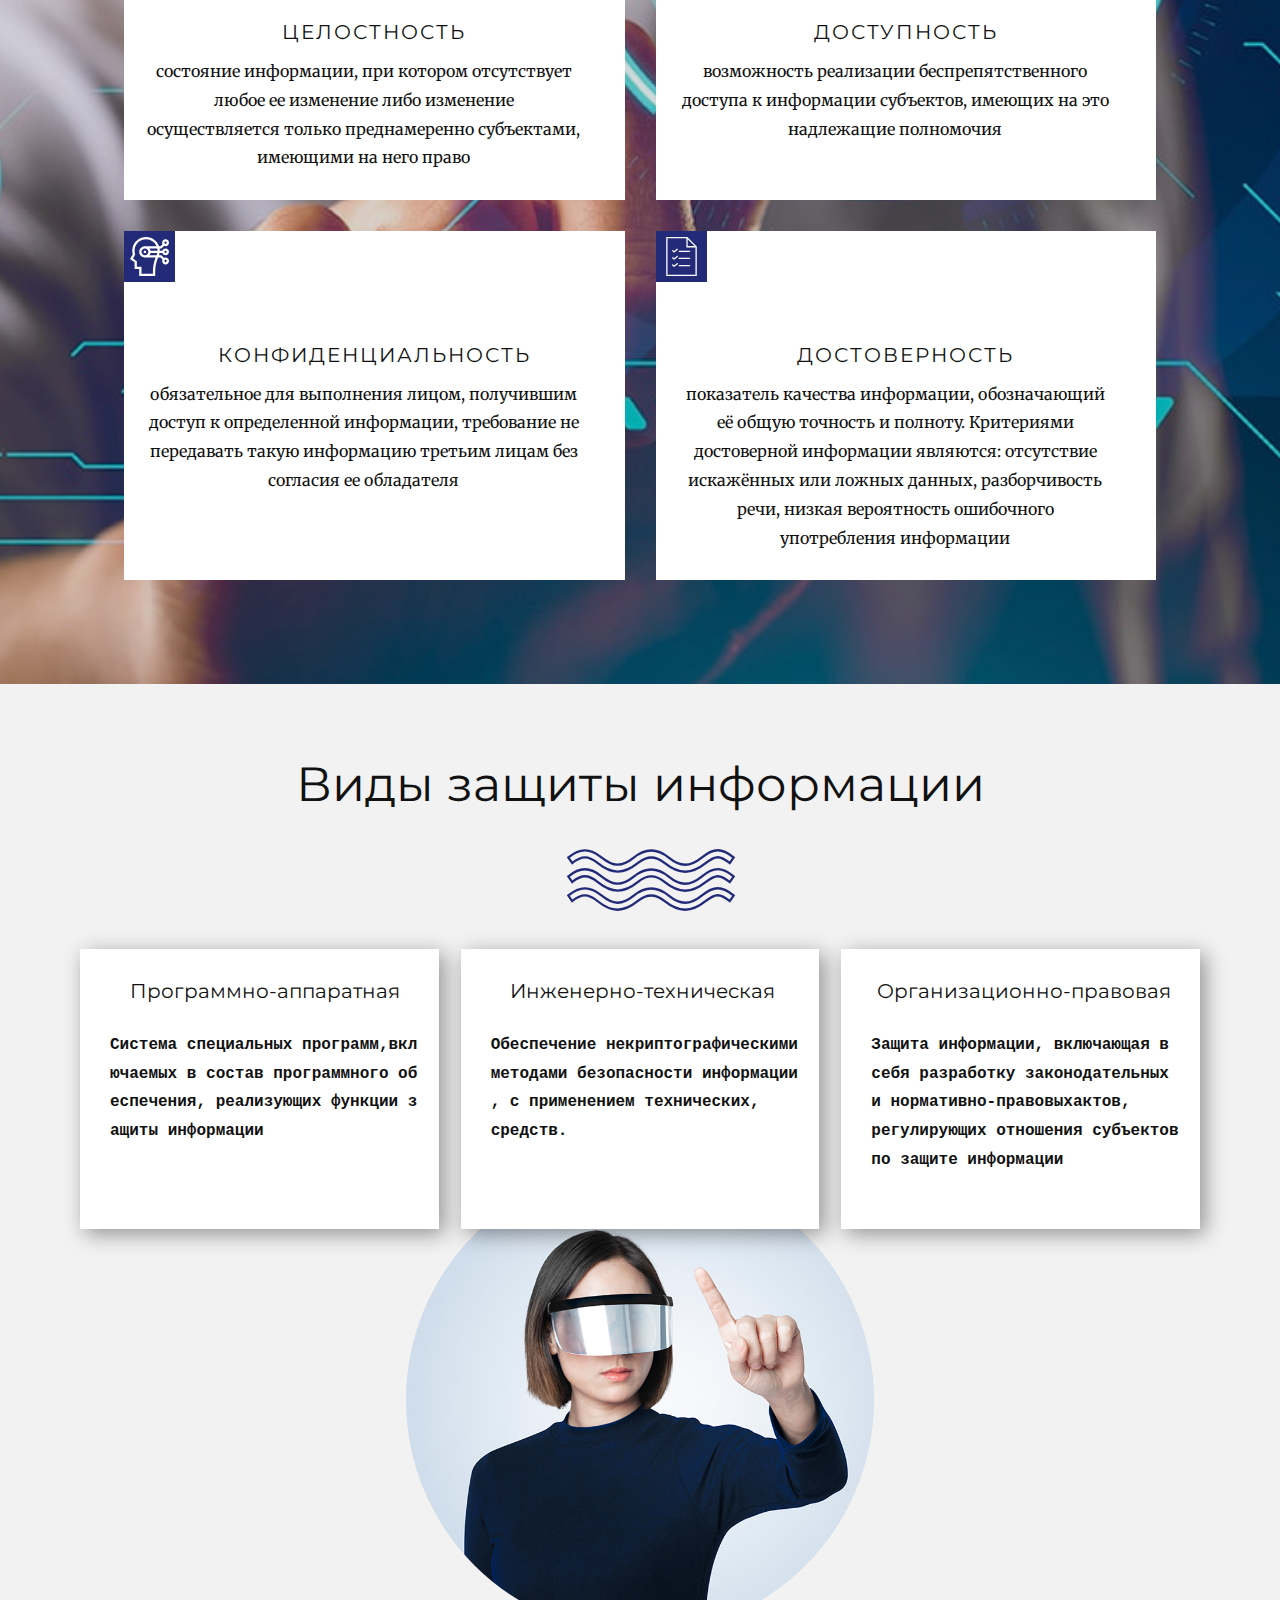
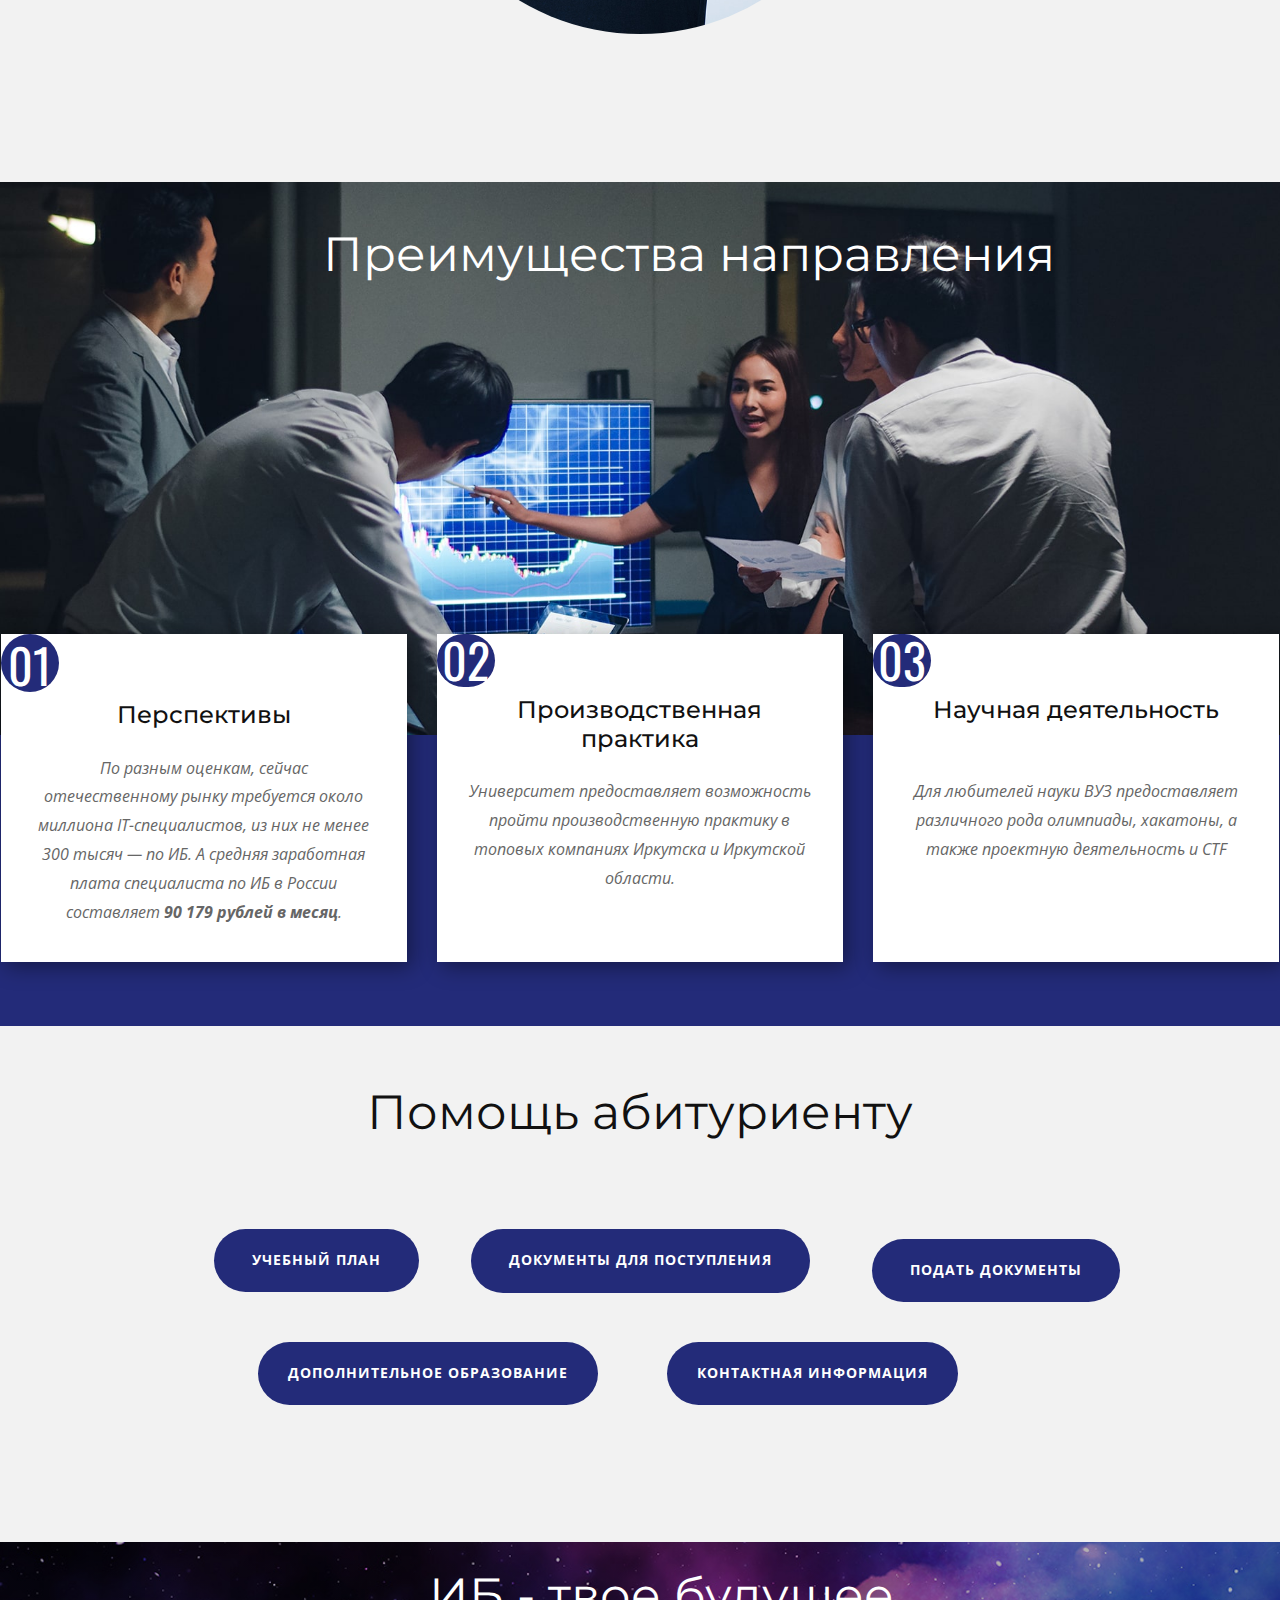
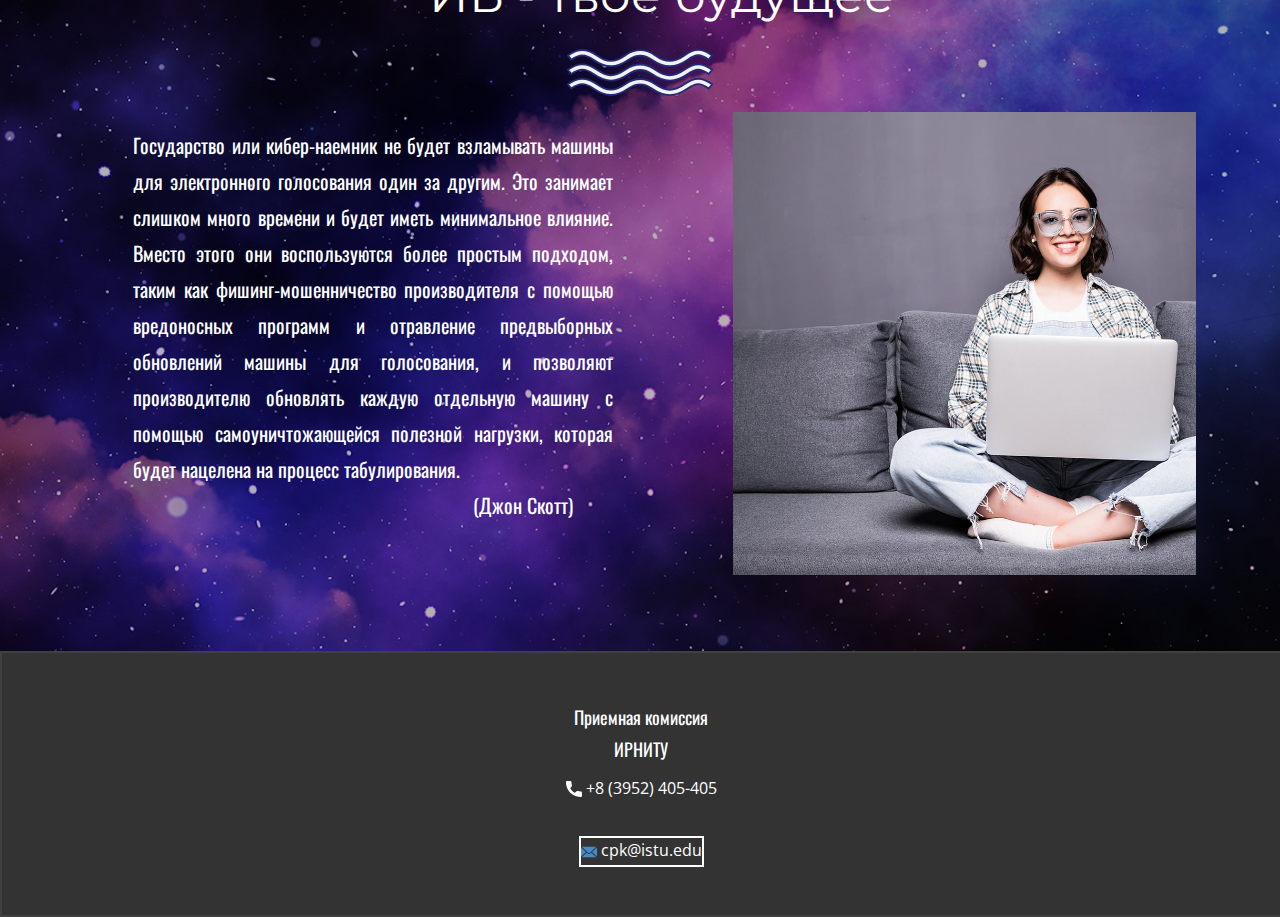
==== commit 9a1c35b2: "Update index.html" ====
--- a/index.html
+++ b/index.html
@@ -10,15 +10,15 @@
     <script class="u-script" type="text/javascript" src="jquery.js" defer=""></script>
     <script class="u-script" type="text/javascript" src="nicepage.js" defer=""></script>
     <meta name="generator" content="Nicepage 4.21.5, nicepage.com">
-    <link id="u-theme-google-font" rel="stylesheet" href="https://fonts.googleapis.com/css?family=Montserrat:100,100i,200,200i,300,300i,400,400i,500,500i,600,600i,700,700i,800,800i,900,900i;Open+Sans:300,300i,400,400i,500,500i,600,600i,700,700i,800,800i">
-    <link id="u-page-google-font" rel="stylesheet" href="https://fonts.googleapis.com/css?family=Montserrat:100,100i,200,200i,300,300i,400,400i,500,500i,600,600i,700,700i,800,800i,900,900i;Merriweather:300,300i,400,400i,700,700i,900,900i;Oswald:200,300,400,500,600,700">
-
-
-
-
-
-
-
+    <link id="u-theme-google-font" rel="stylesheet" href="https://fonts.googleapis.com/css?family=Montserrat:100,100i,200,200i,300,300i,400,400i,500,500i,600,600i,700,700i,800,800i,900,900i|Open+Sans:300,300i,400,400i,500,500i,600,600i,700,700i,800,800i">
+    <link id="u-page-google-font" rel="stylesheet" href="https://fonts.googleapis.com/css?family=Montserrat:100,100i,200,200i,300,300i,400,400i,500,500i,600,600i,700,700i,800,800i,900,900i|Merriweather:300,300i,400,400i,700,700i,900,900i|Oswald:200,300,400,500,600,700">
+    
+    
+    
+    
+    
+    
+    
     <script type="application/ld+json">{
 		"@context": "http://schema.org",
 		"@type": "Organization",
@@ -256,8 +256,8 @@
         </p>
       </div>
     </section>
-
-
+    
+    
     <footer class="u-align-center u-border-2 u-border-grey-75 u-border-no-right u-clearfix u-footer u-grey-80 u-footer" id="sec-b796"><div class="u-clearfix u-sheet u-sheet-1">
         <p class="u-custom-font u-font-oswald u-text u-text-1">Приемная комиссия<br>ИРНИТУ
         </p>
@@ -267,3 +267,5 @@
 	c-0.4,0-0.7,0.1-1,0.2L10.6,9c0.8,0.8,2.2,0.8,3,0l9.2-8.7C22.6,0.1,22.2,0,21.8,0z M0.2,1.1C0.1,1.4,0,1.7,0,2V14
 	c0,0.3,0.1,0.6,0.2,0.9l7.3-6.8L0.2,1.1z M15.5,9l-1.1,1c-1.3,1.2-3.6,1.2-4.9,0l-1-1l-7.3,6.8c0.2,0.1,0.6,0.2,1,0.2H22
 	c0.4,0,0.6-0.1,1-0.2L15.5,9z"></path></svg><img></span>&nbsp;cpk@istu.edu
+		
+		
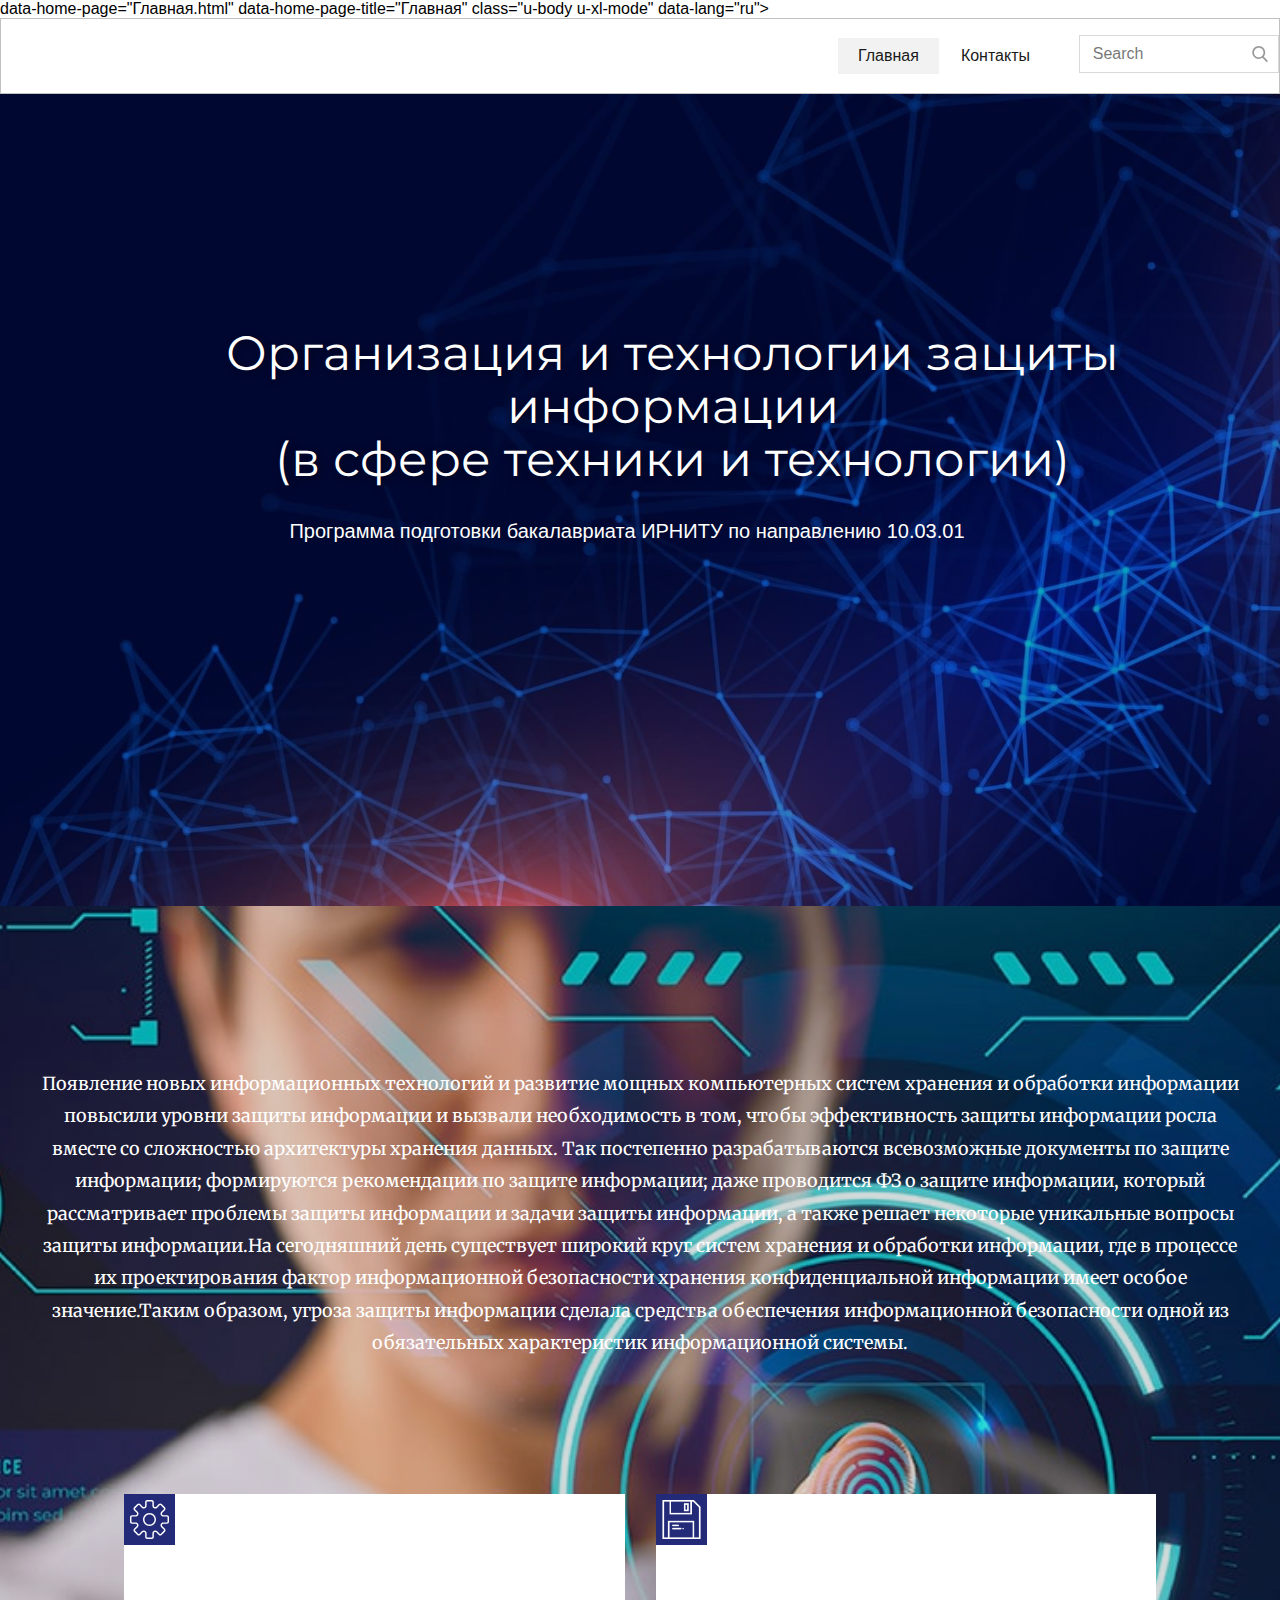
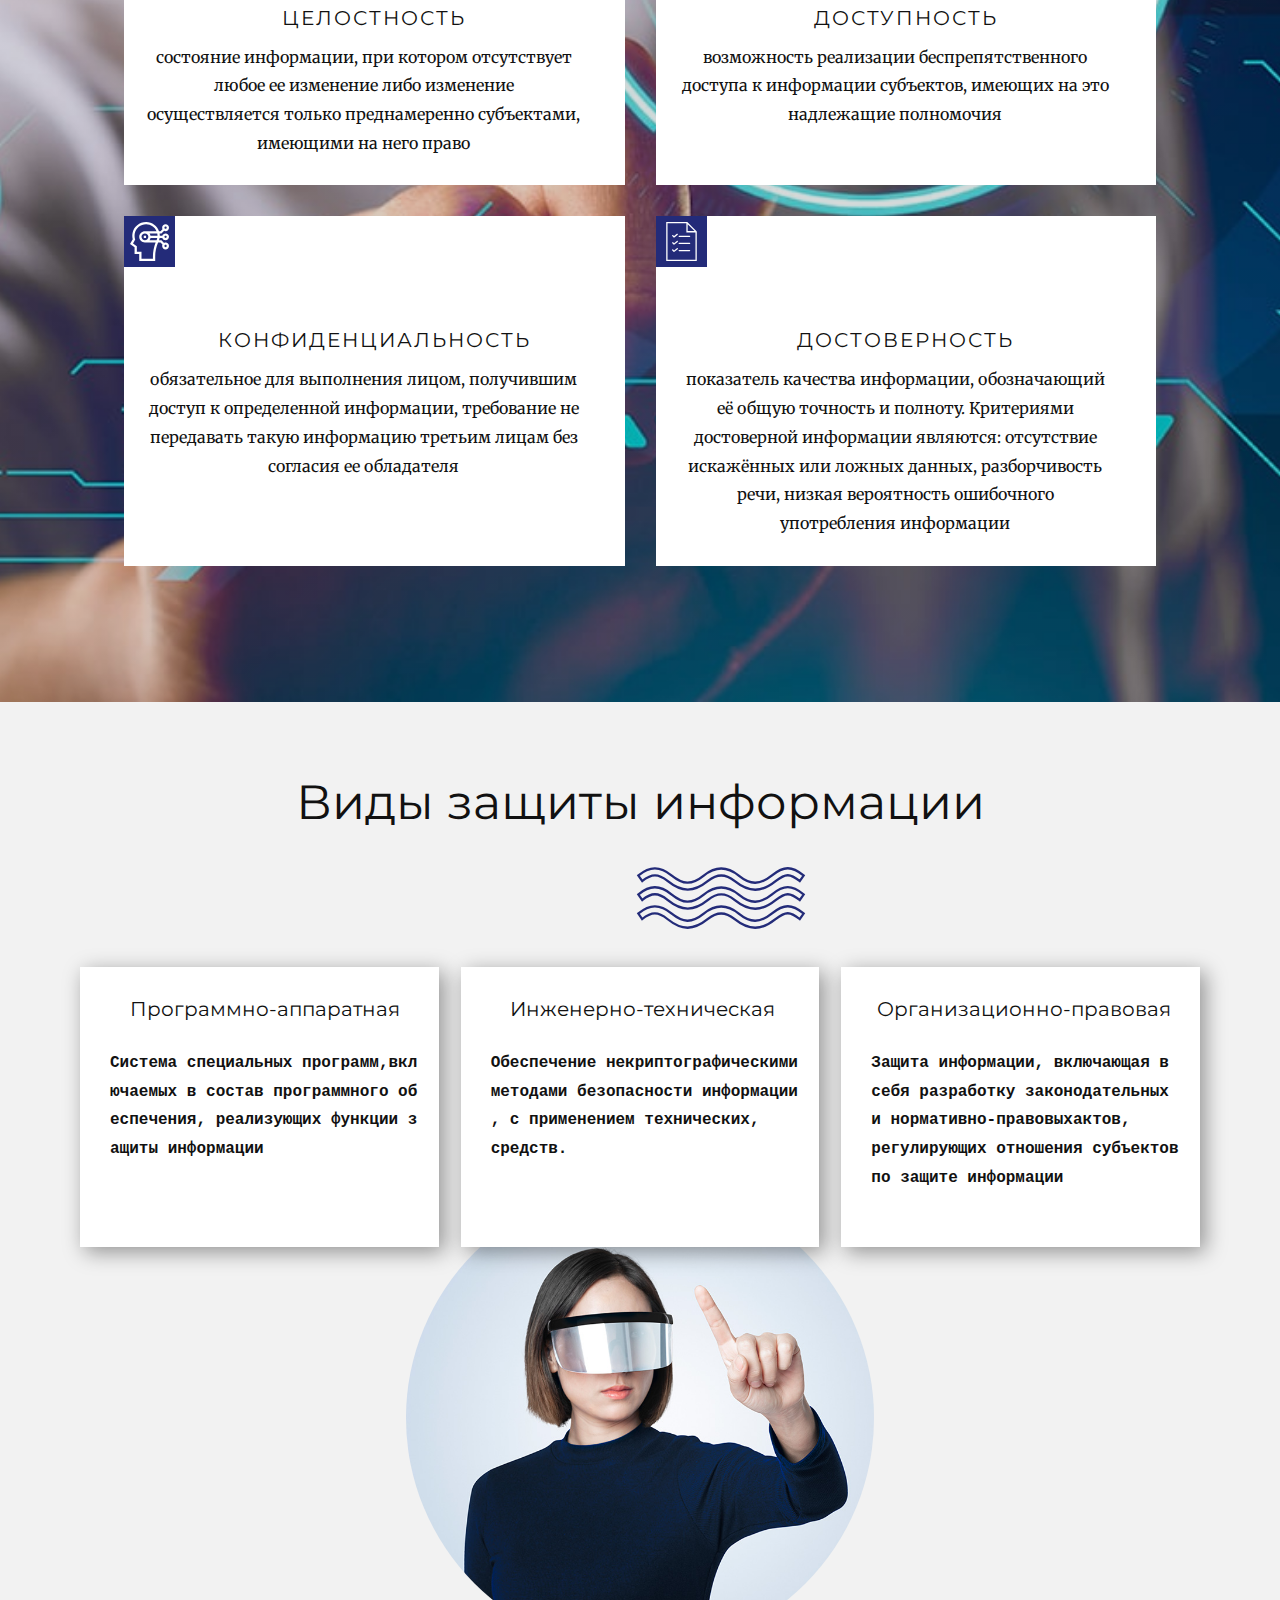
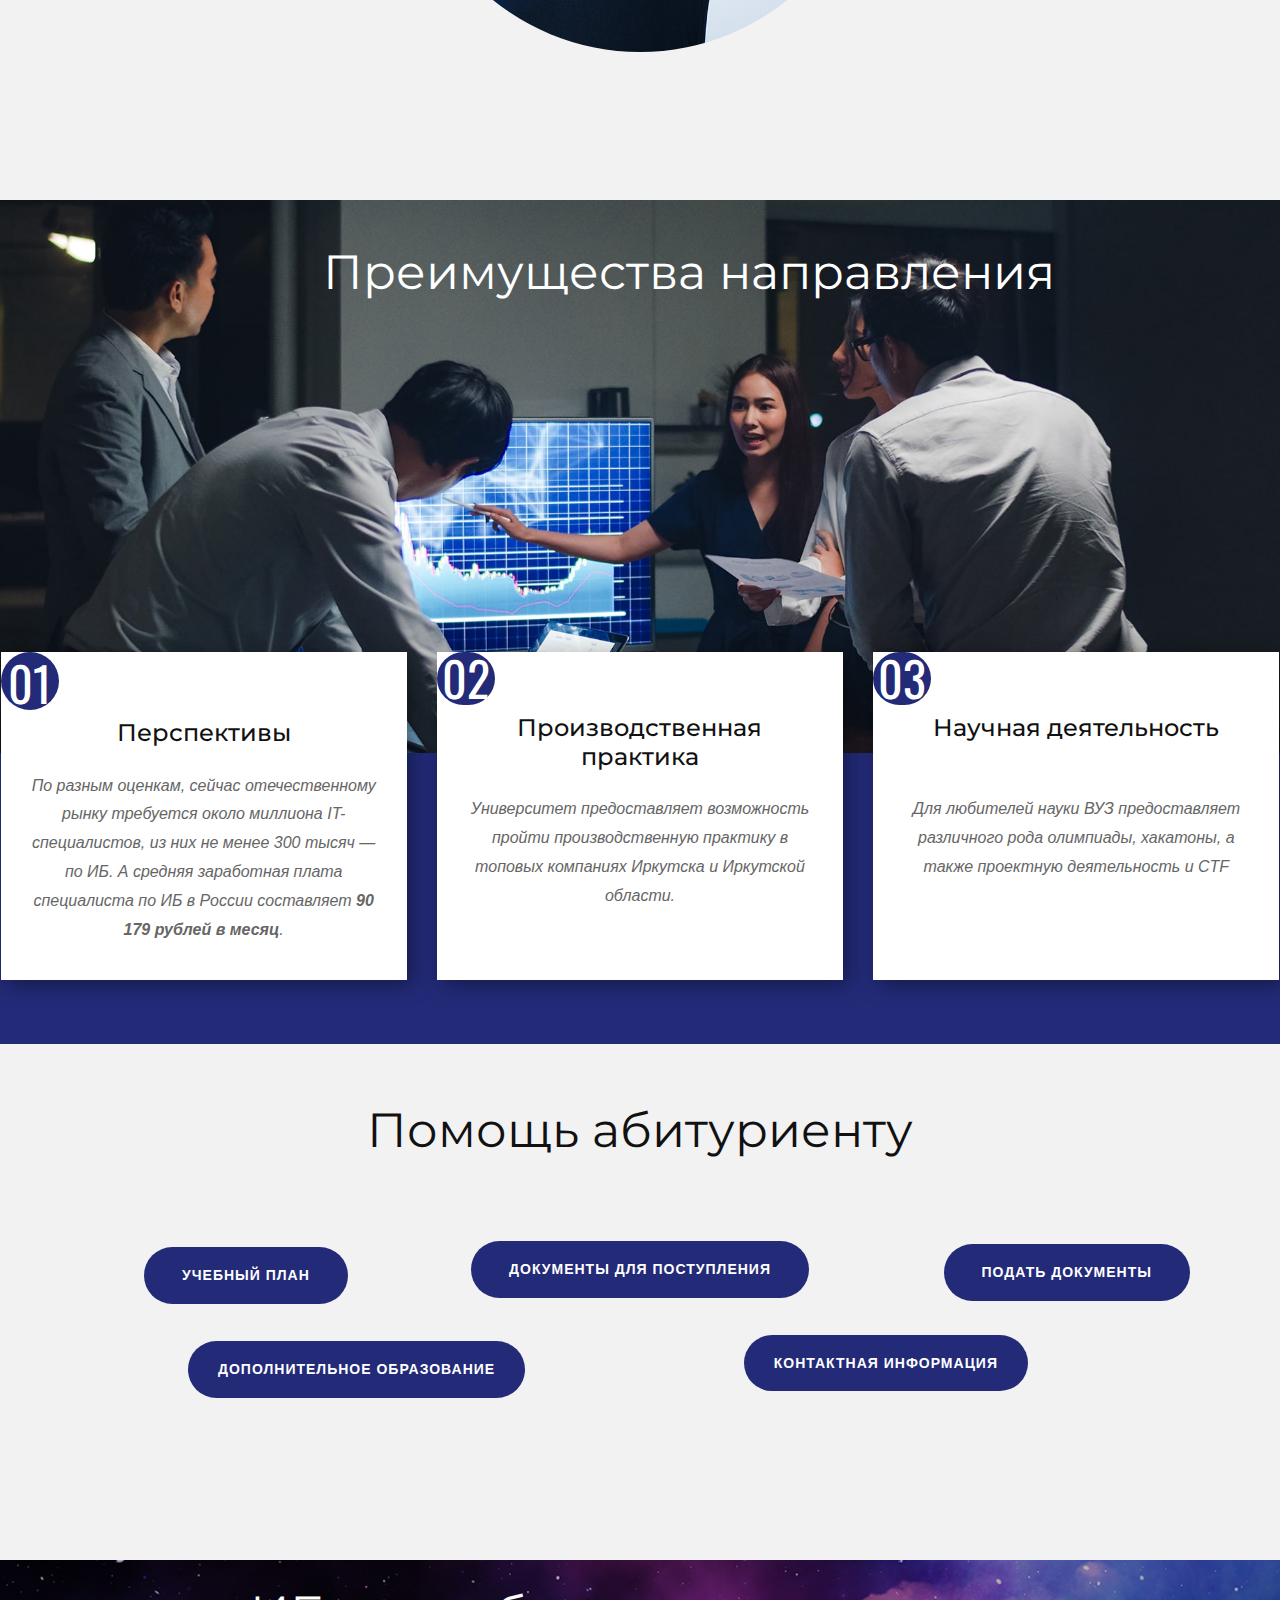
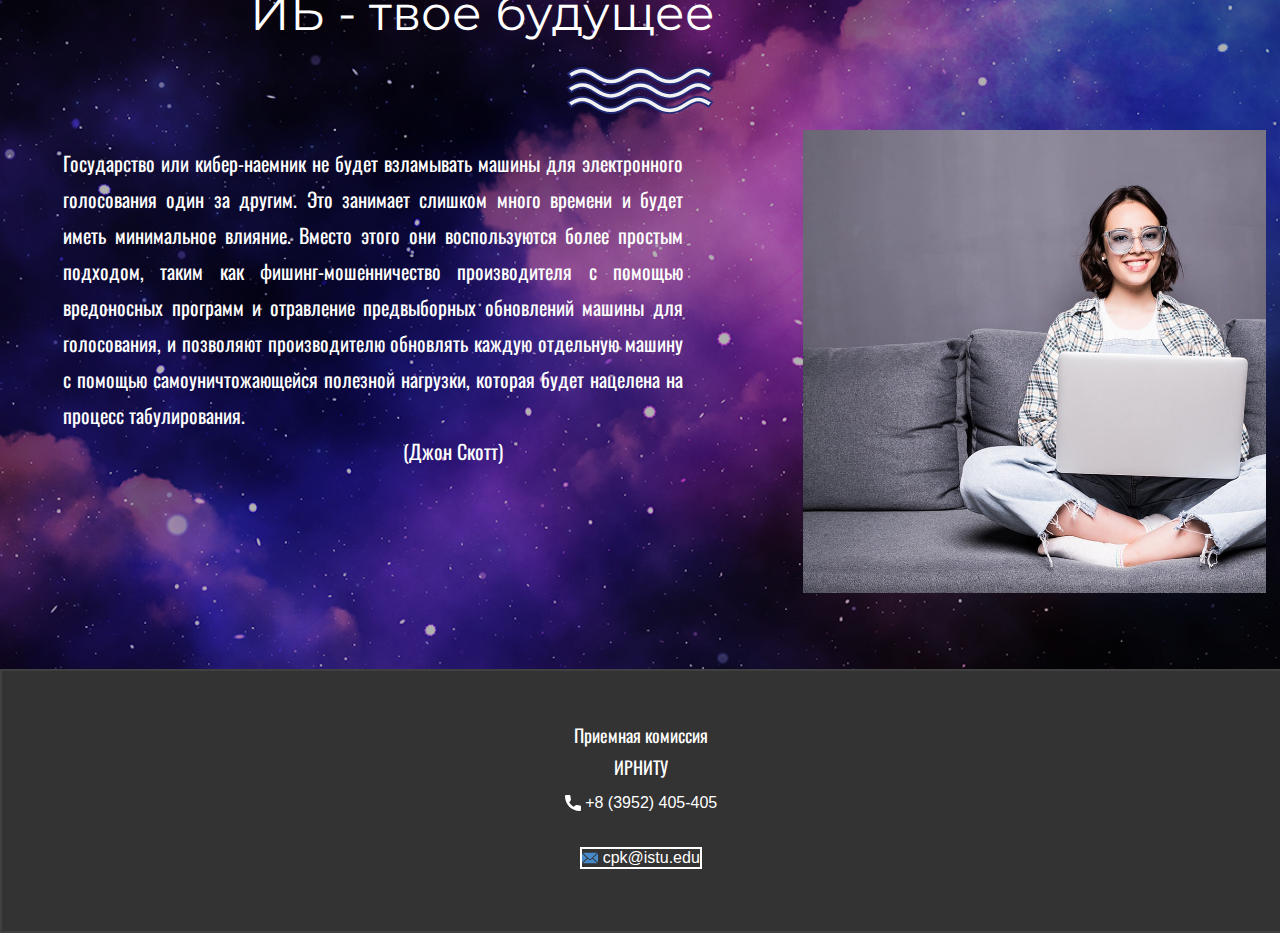
==== commit e1a43942: "Update index.html" ====
--- a/index.html
+++ b/index.html
@@ -28,7 +28,24 @@
     <meta property="og:title" content="Главная">
     <meta property="og:type" content="website">
   </head>
-  <body data-home-page="Главная.html" data-home-page-title="Главная" class="u-body u-xl-mode" data-lang="ru"><header class="u-align-center-xs u-border-1 u-border-grey-25 u-clearfix u-header u-header" id="sec-a184"><div class="u-clearfix u-sheet u-sheet-1">
+  <body <!-- Yandex.Metrika counter -->
+<script type="text/javascript" >
+   (function(m,e,t,r,i,k,a){m[i]=m[i]||function(){(m[i].a=m[i].a||[]).push(arguments)};
+   m[i].l=1*new Date();
+   for (var j = 0; j < document.scripts.length; j++) {if (document.scripts[j].src === r) { return; }}
+   k=e.createElement(t),a=e.getElementsByTagName(t)[0],k.async=1,k.src=r,a.parentNode.insertBefore(k,a)})
+   (window, document, "script", "https://mc.yandex.ru/metrika/tag.js", "ym");
+
+   ym(91172087, "init", {
+        clickmap:true,
+        trackLinks:true,
+        accurateTrackBounce:true,
+        webvisor:true
+   });
+</script>
+<noscript><div><img src="https://mc.yandex.ru/watch/91172087" style="position:absolute; left:-9999px;" alt="" /></div></noscript>
+<!-- /Yandex.Metrika counter -->
+	data-home-page="Главная.html" data-home-page-title="Главная" class="u-body u-xl-mode" data-lang="ru"><header class="u-align-center-xs u-border-1 u-border-grey-25 u-clearfix u-header u-header" id="sec-a184"><div class="u-clearfix u-sheet u-sheet-1">
         <form action="#" method="get" class="u-border-1 u-border-grey-15 u-search u-search-right u-search-1">
           <button class="u-search-button" type="submit">
             <span class="u-search-icon u-spacing-10 u-text-grey-40">
@@ -267,5 +284,6 @@
 	c-0.4,0-0.7,0.1-1,0.2L10.6,9c0.8,0.8,2.2,0.8,3,0l9.2-8.7C22.6,0.1,22.2,0,21.8,0z M0.2,1.1C0.1,1.4,0,1.7,0,2V14
 	c0,0.3,0.1,0.6,0.2,0.9l7.3-6.8L0.2,1.1z M15.5,9l-1.1,1c-1.3,1.2-3.6,1.2-4.9,0l-1-1l-7.3,6.8c0.2,0.1,0.6,0.2,1,0.2H22
 	c0.4,0,0.6-0.1,1-0.2L15.5,9z"></path></svg><img></span>&nbsp;cpk@istu.edu
-		
-		
+       
+  
+</body></html>
--- a/Главная.css
+++ b/Главная.css
@@ -480,7 +480,18 @@
 
 @media (max-width: 575px) {
   .u-section-2 .u-sheet-1 {
-    min-height: 714px;
+    min-height: 2866px;
+  }
+
+  .u-section-2 .u-text-1 {
+    margin-top: -406px;
+  }
+
+  .u-section-2 .u-list-1 {
+    margin-top: 207px;
+    width: auto;
+    margin-right: initial;
+    margin-left: initial;
   }
 
   .u-section-2 .u-repeater-1 {
@@ -581,6 +592,17 @@
 }
 
 @media (max-width: 1199px) {
+  .u-section-3 .u-shape-1 {
+    width: 189px;
+    height: 68px;
+    margin-top: 42px;
+    margin-right: 367px;
+  }
+
+  .u-section-3 .u-image-1 {
+    margin-top: 245px;
+  }
+
   .u-section-3 .u-list-1 {
     width: 940px;
   }
@@ -649,6 +671,10 @@
     min-height: 1326px;
   }
 
+  .u-section-3 .u-shape-1 {
+    margin-right: auto;
+  }
+
   .u-section-3 .u-image-1 {
     width: 535px;
     height: 535px;
@@ -681,10 +707,11 @@
   }
 
   .u-section-3 .u-shape-1 {
-    margin-right: 128px;
+    margin-top: 51px;
   }
 
   .u-section-3 .u-image-1 {
+    margin-top: 228px;
     height: 340px;
     margin-right: initial;
     margin-left: initial;
@@ -999,10 +1026,6 @@
     margin-left: 9px;
   }
 
-  .u-section-4 .u-text-1 {
-    font-size: 1.5rem;
-  }
-
   .u-section-4 .u-text-3 {
     margin-top: 15px;
     margin-left: 9px;
@@ -1265,11 +1288,18 @@
     margin-right: 260px;
   }
 
+  .u-section-6 .u-image-1 {
+    width: 456px;
+    height: 464px;
+    margin-top: 15px;
+    margin-right: 0;
+  }
+
   .u-section-6 .u-text-2 {
     width: auto;
-    margin-top: -433px;
-    margin-right: 491px;
-    margin-left: 0;
+    margin-top: -432px;
+    margin-right: 470px;
+    margin-left: 21px;
   }
 }
 
@@ -1296,8 +1326,7 @@
   }
 
   .u-section-6 .u-text-2 {
-    margin-top: 11px;
-    margin-right: 267px;
+    margin: 27px 244px 56px 23px;
   }
 }
 
@@ -1308,9 +1337,9 @@
   }
 
   .u-section-6 .u-text-2 {
-    margin-top: 9px;
-    margin-right: 87px;
-    margin-bottom: 22px;
+    margin-top: 18px;
+    margin-left: 44px;
+    margin-right: 44px;
   }
 }
 
@@ -1320,8 +1349,14 @@
   }
 
   .u-section-6 .u-text-1 {
-    margin-top: 113px;
-    margin-right: 94px;
+    width: 246px;
+    margin-top: 114px;
+    margin-left: auto;
+    margin-right: auto;
+  }
+
+  .u-section-6 .u-shape-1 {
+    margin-top: 13px;
   }
 
   .u-section-6 .u-image-1 {
@@ -1335,7 +1370,7 @@
   .u-section-6 .u-text-2 {
     font-size: 1rem;
     margin-top: 0;
-    margin-right: 0;
-    margin-bottom: 60px;
+    margin-left: 0;
+    margin-right: 0;
   }
 }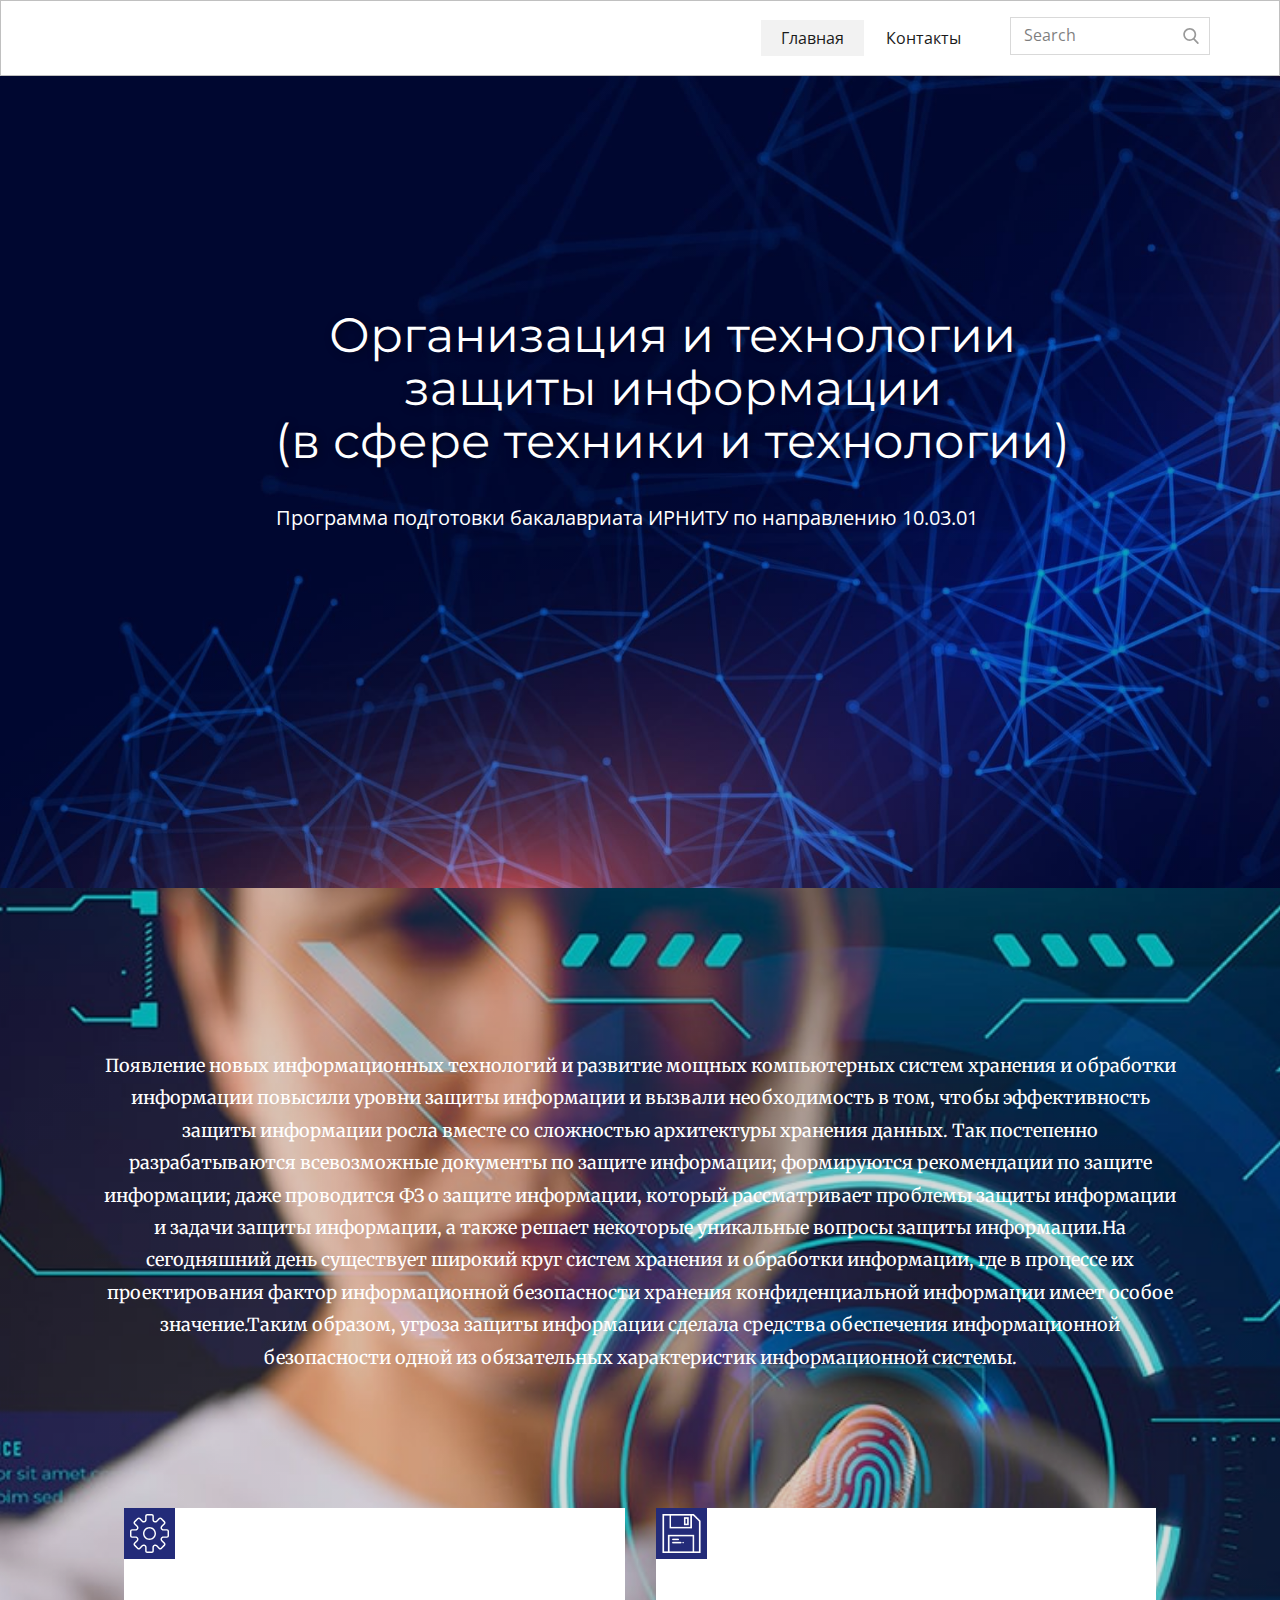
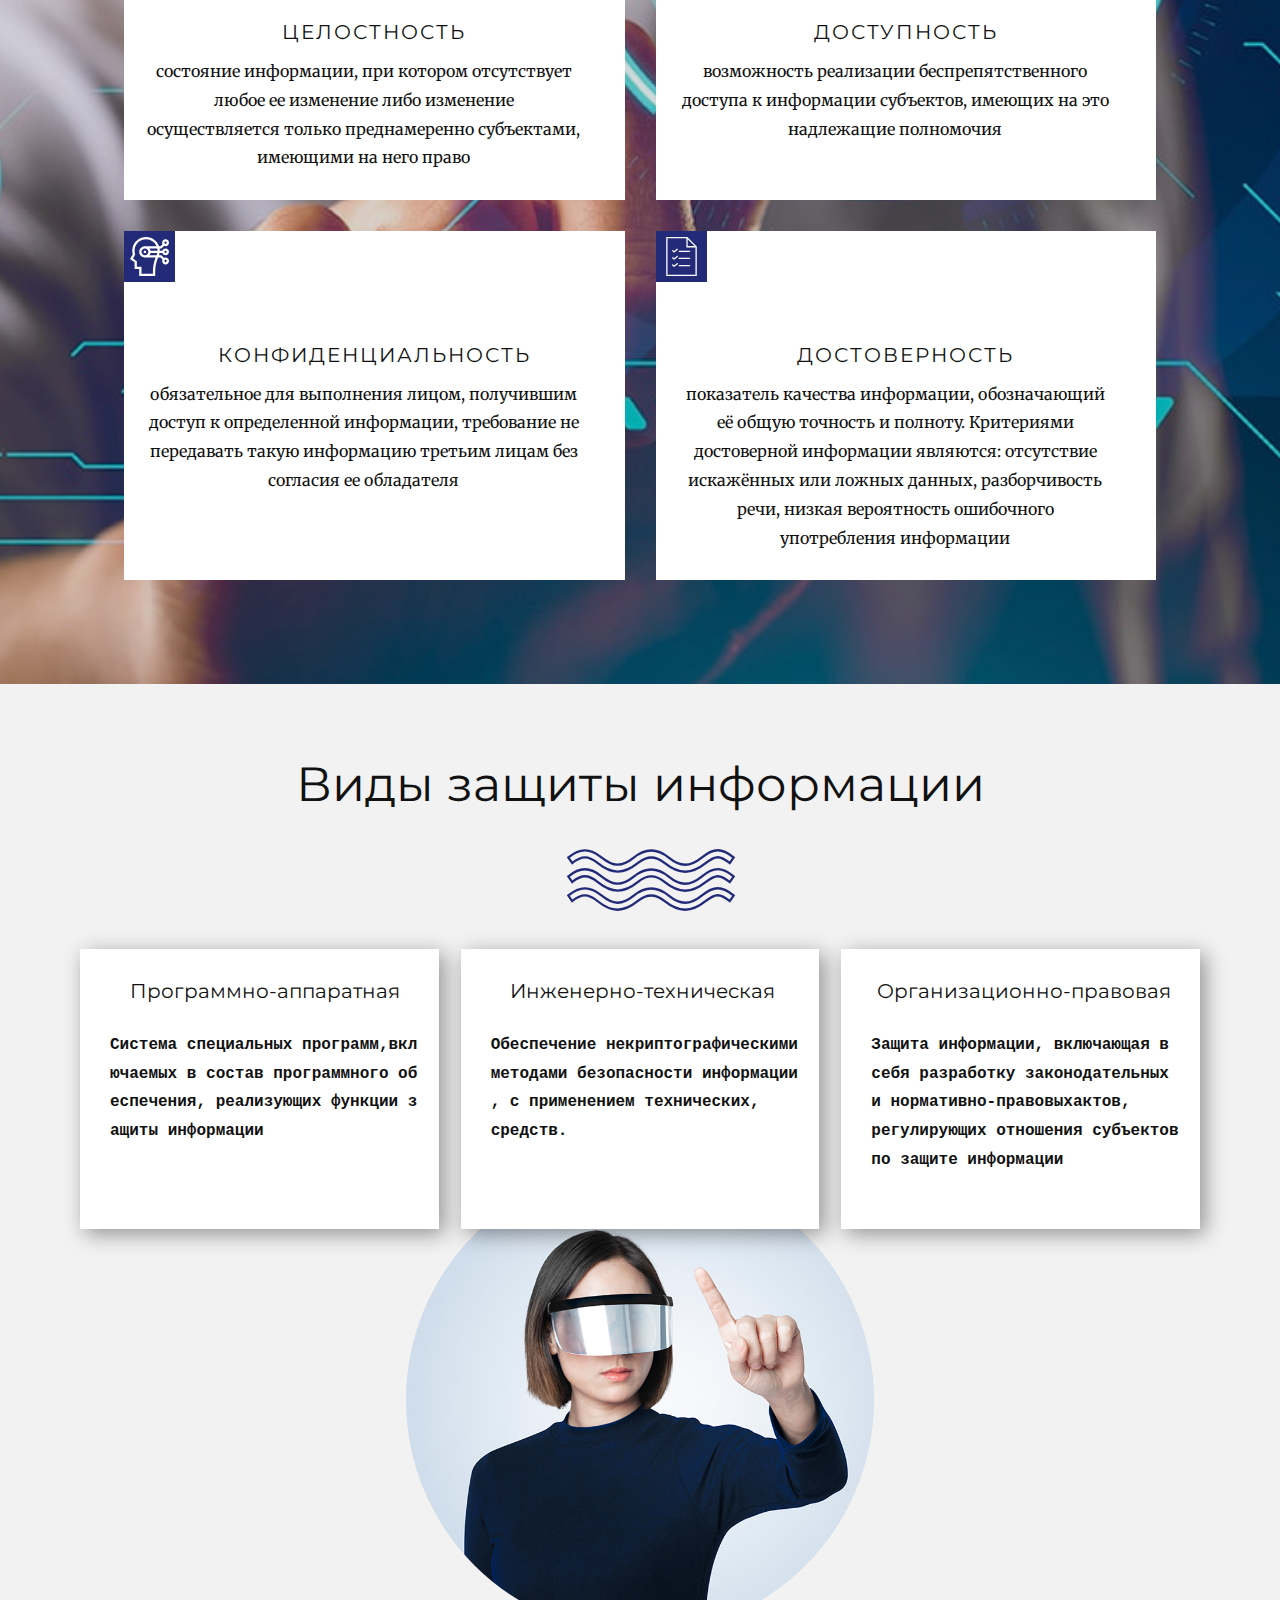
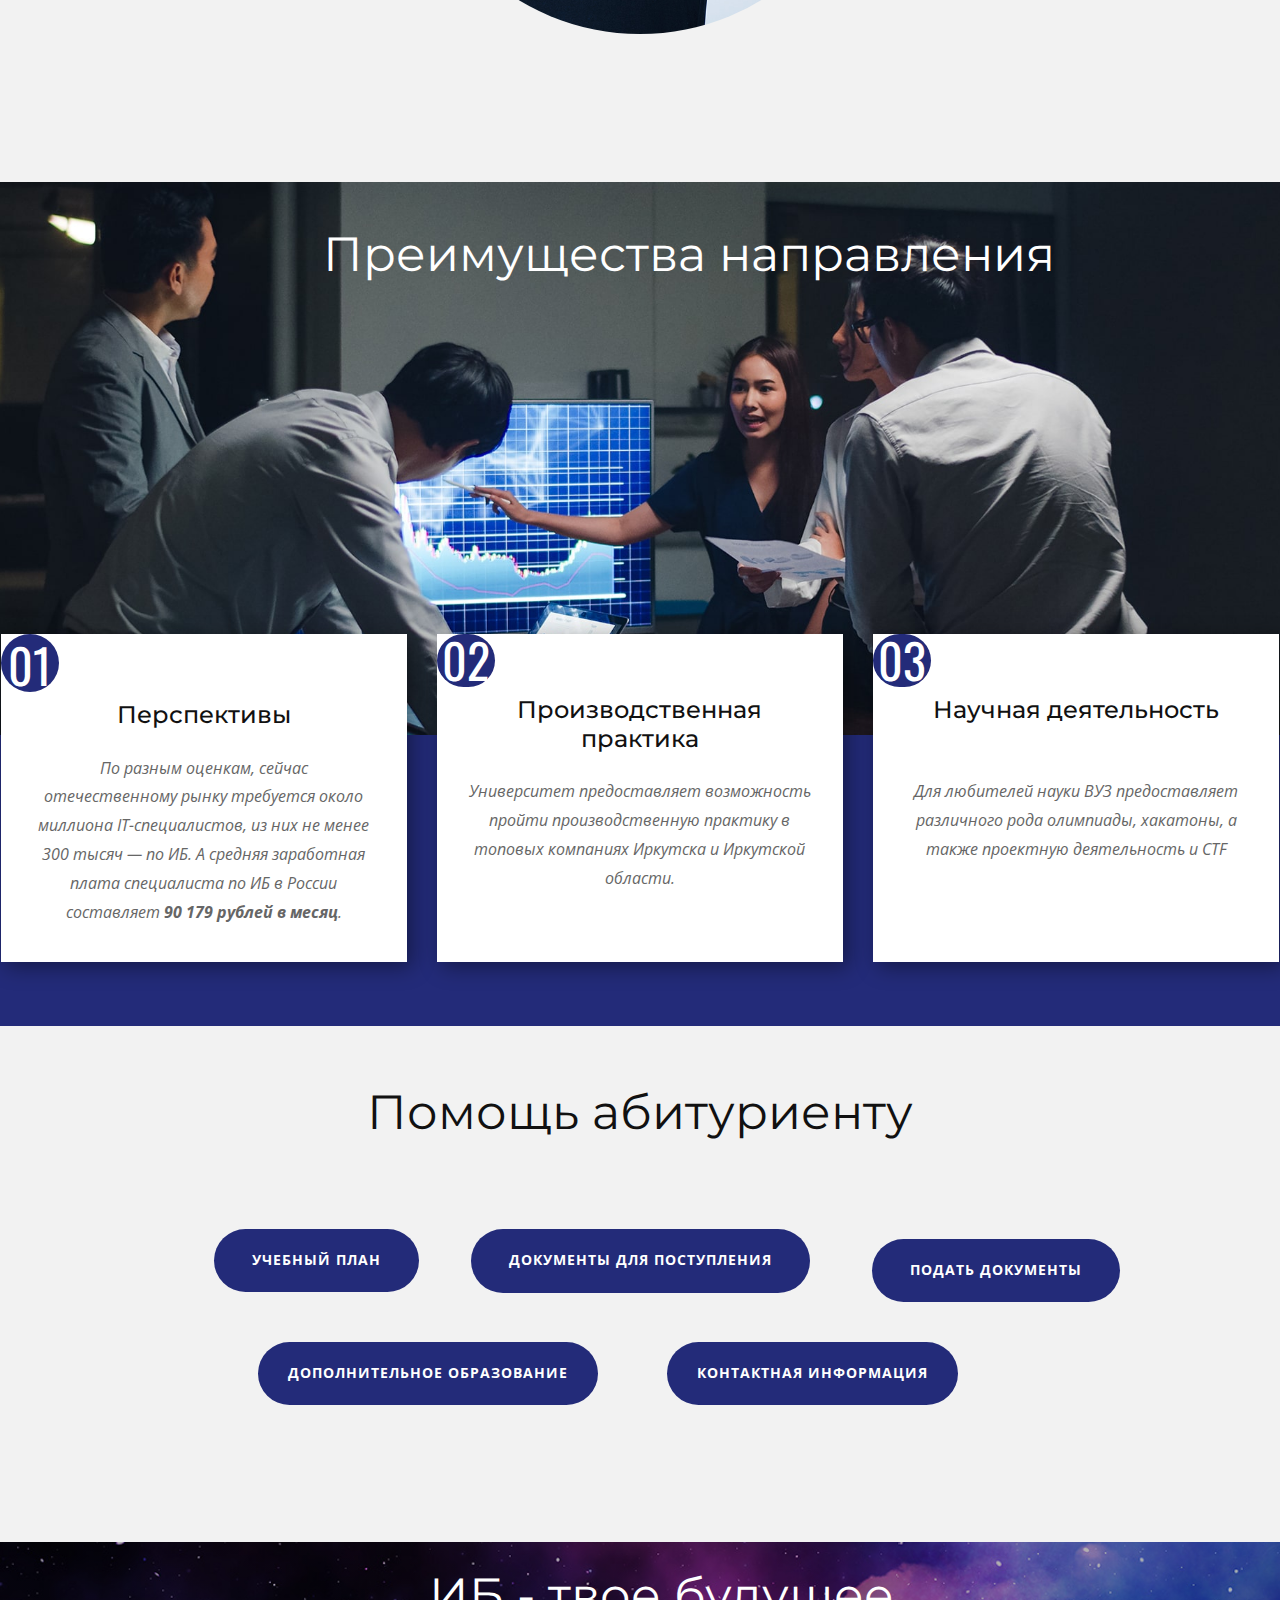
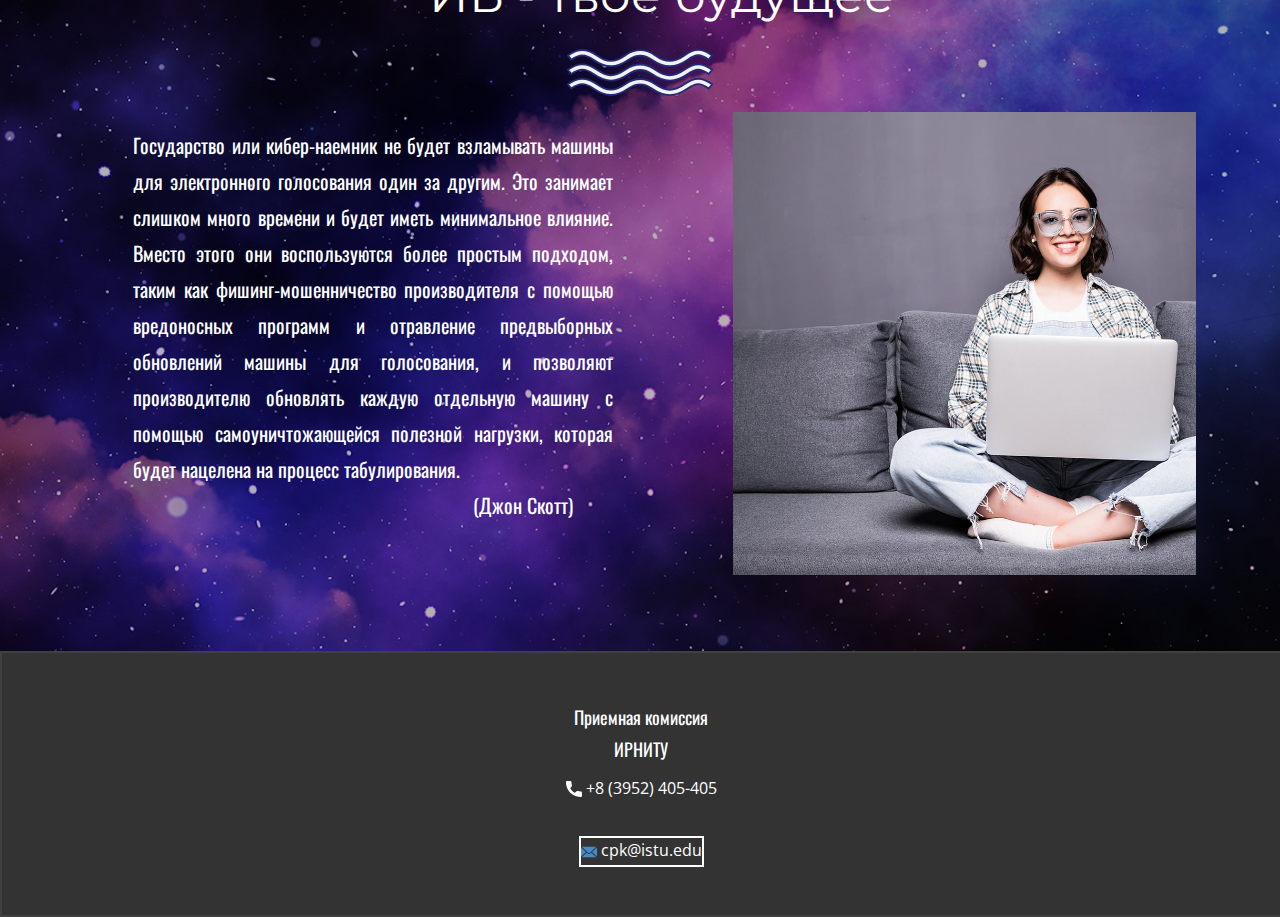
==== commit 5ccb44a1: "Update index.html" ====
--- a/index.html
+++ b/index.html
@@ -12,23 +12,7 @@
     <meta name="generator" content="Nicepage 4.21.5, nicepage.com">
     <link id="u-theme-google-font" rel="stylesheet" href="https://fonts.googleapis.com/css?family=Montserrat:100,100i,200,200i,300,300i,400,400i,500,500i,600,600i,700,700i,800,800i,900,900i|Open+Sans:300,300i,400,400i,500,500i,600,600i,700,700i,800,800i">
     <link id="u-page-google-font" rel="stylesheet" href="https://fonts.googleapis.com/css?family=Montserrat:100,100i,200,200i,300,300i,400,400i,500,500i,600,600i,700,700i,800,800i,900,900i|Merriweather:300,300i,400,400i,700,700i,900,900i|Oswald:200,300,400,500,600,700">
-    
-    
-    
-    
-    
-    
-    
-    <script type="application/ld+json">{
-		"@context": "http://schema.org",
-		"@type": "Organization",
-		"name": ""
-}</script>
-    <meta name="theme-color" content="#232b79">
-    <meta property="og:title" content="Главная">
-    <meta property="og:type" content="website">
-  </head>
-  <body <!-- Yandex.Metrika counter -->
+    <!-- Yandex.Metrika counter -->
 <script type="text/javascript" >
    (function(m,e,t,r,i,k,a){m[i]=m[i]||function(){(m[i].a=m[i].a||[]).push(arguments)};
    m[i].l=1*new Date();
@@ -45,7 +29,22 @@
 </script>
 <noscript><div><img src="https://mc.yandex.ru/watch/91172087" style="position:absolute; left:-9999px;" alt="" /></div></noscript>
 <!-- /Yandex.Metrika counter -->
-	data-home-page="Главная.html" data-home-page-title="Главная" class="u-body u-xl-mode" data-lang="ru"><header class="u-align-center-xs u-border-1 u-border-grey-25 u-clearfix u-header u-header" id="sec-a184"><div class="u-clearfix u-sheet u-sheet-1">
+    
+    
+    
+    
+    
+    
+    <script type="application/ld+json">{
+		"@context": "http://schema.org",
+		"@type": "Organization",
+		"name": ""
+}</script>
+    <meta name="theme-color" content="#232b79">
+    <meta property="og:title" content="Главная">
+    <meta property="og:type" content="website">
+  </head>
+  <body data-home-page="Главная.html" data-home-page-title="Главная" class="u-body u-xl-mode" data-lang="ru"><header class="u-align-center-xs u-border-1 u-border-grey-25 u-clearfix u-header u-header" id="sec-a184"><div class="u-clearfix u-sheet u-sheet-1">
         <form action="#" method="get" class="u-border-1 u-border-grey-15 u-search u-search-right u-search-1">
           <button class="u-search-button" type="submit">
             <span class="u-search-icon u-spacing-10 u-text-grey-40">
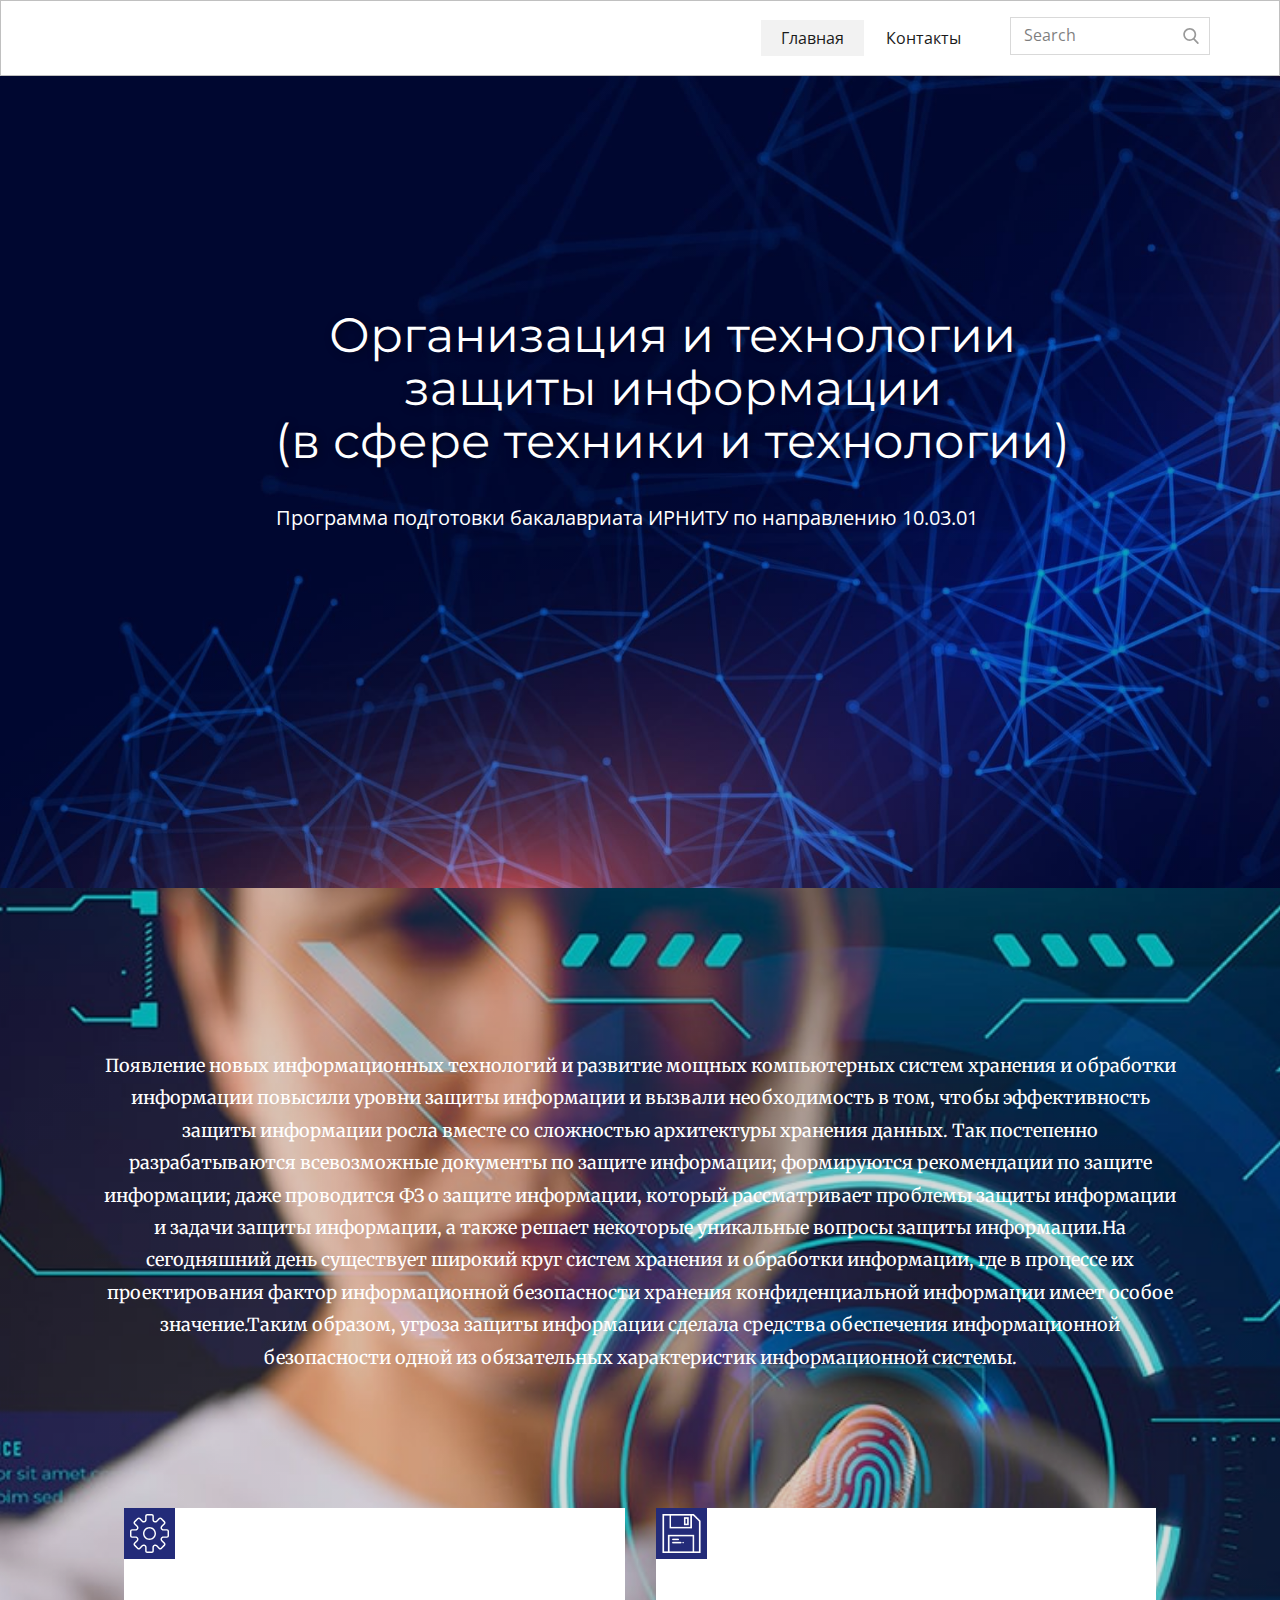
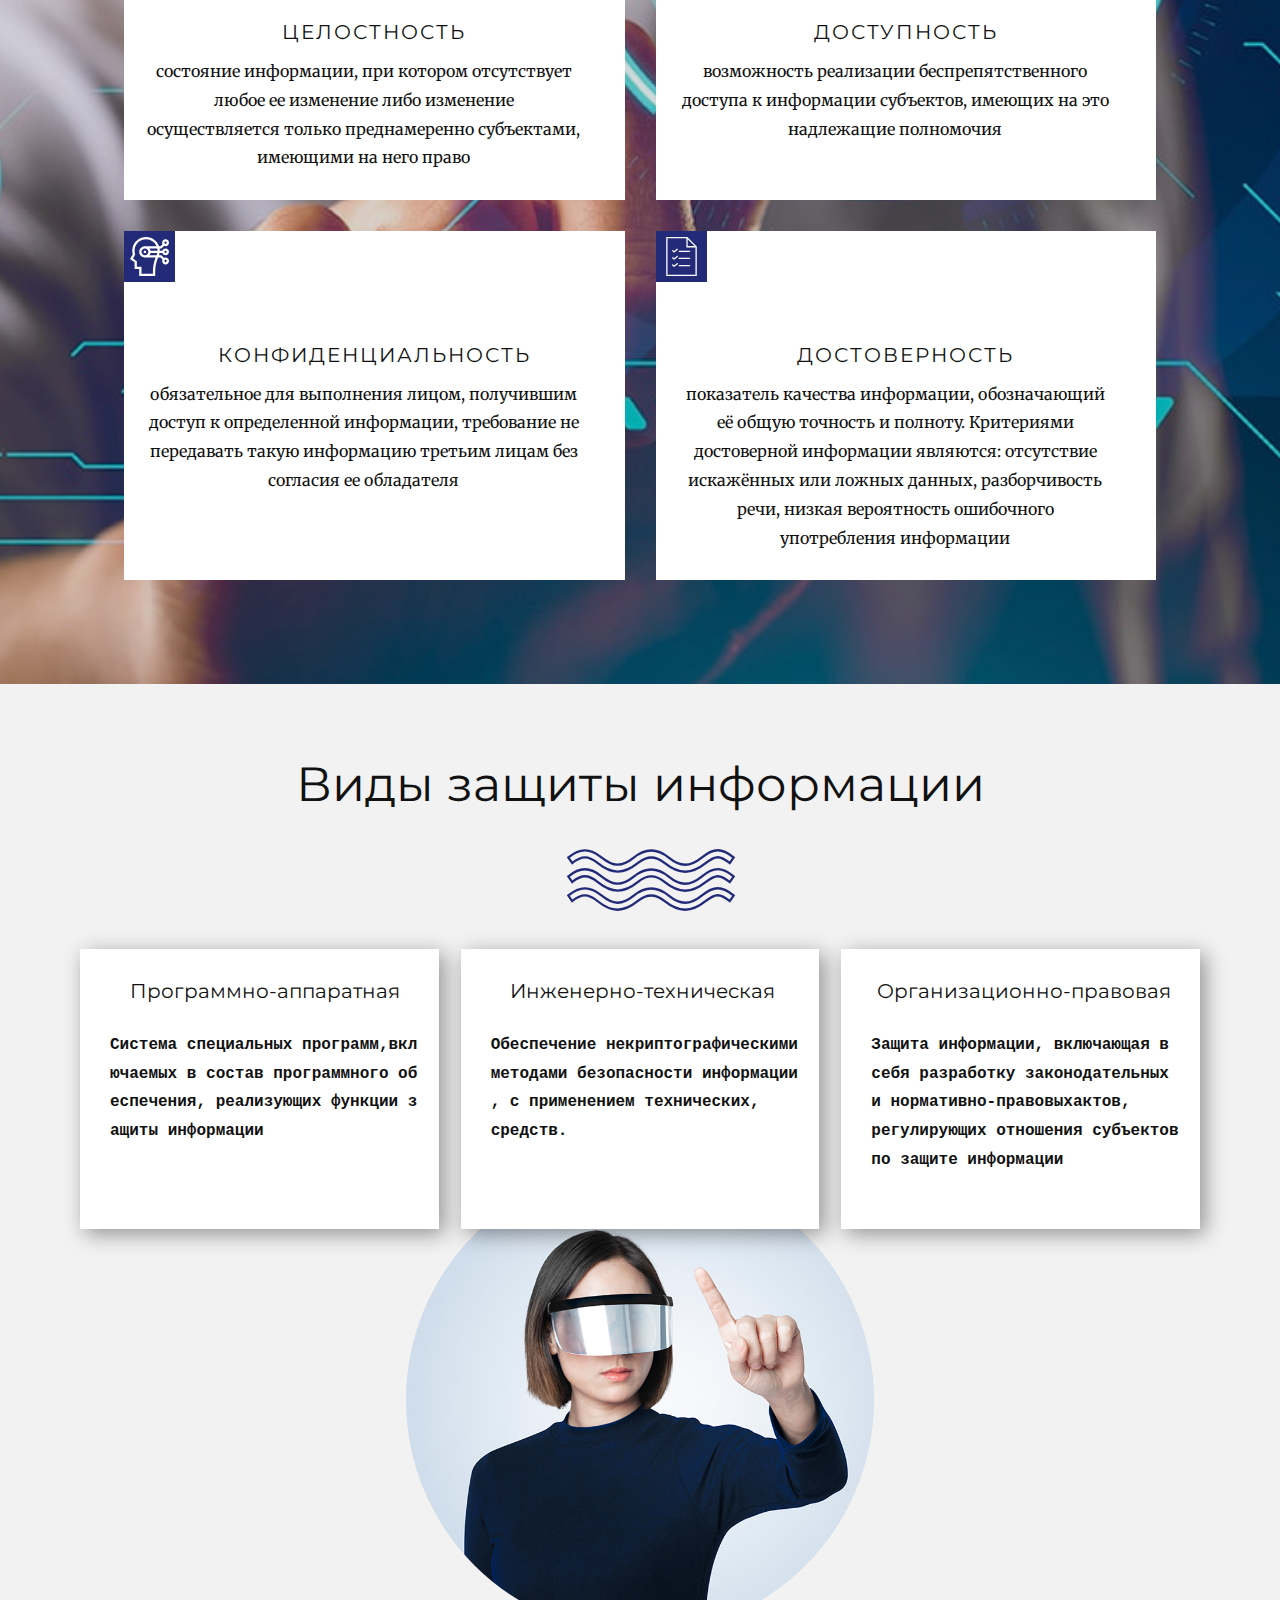
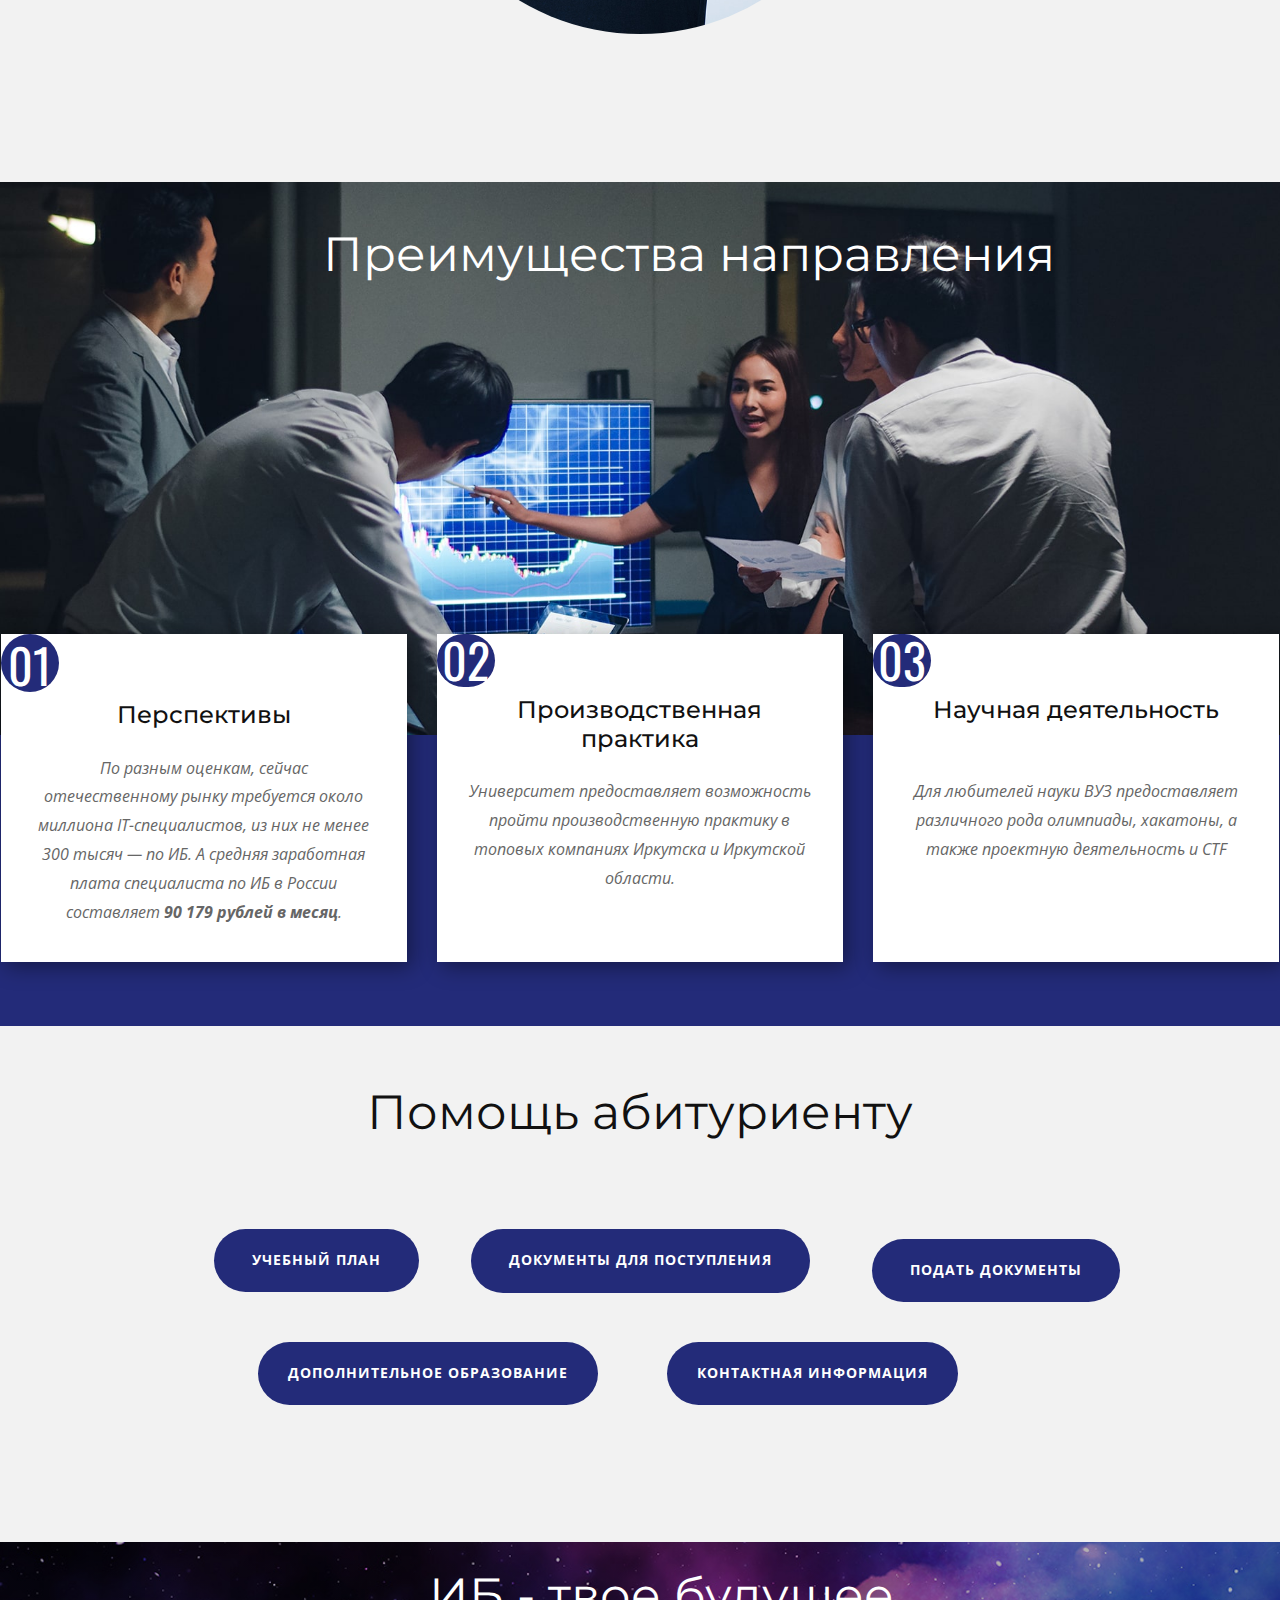
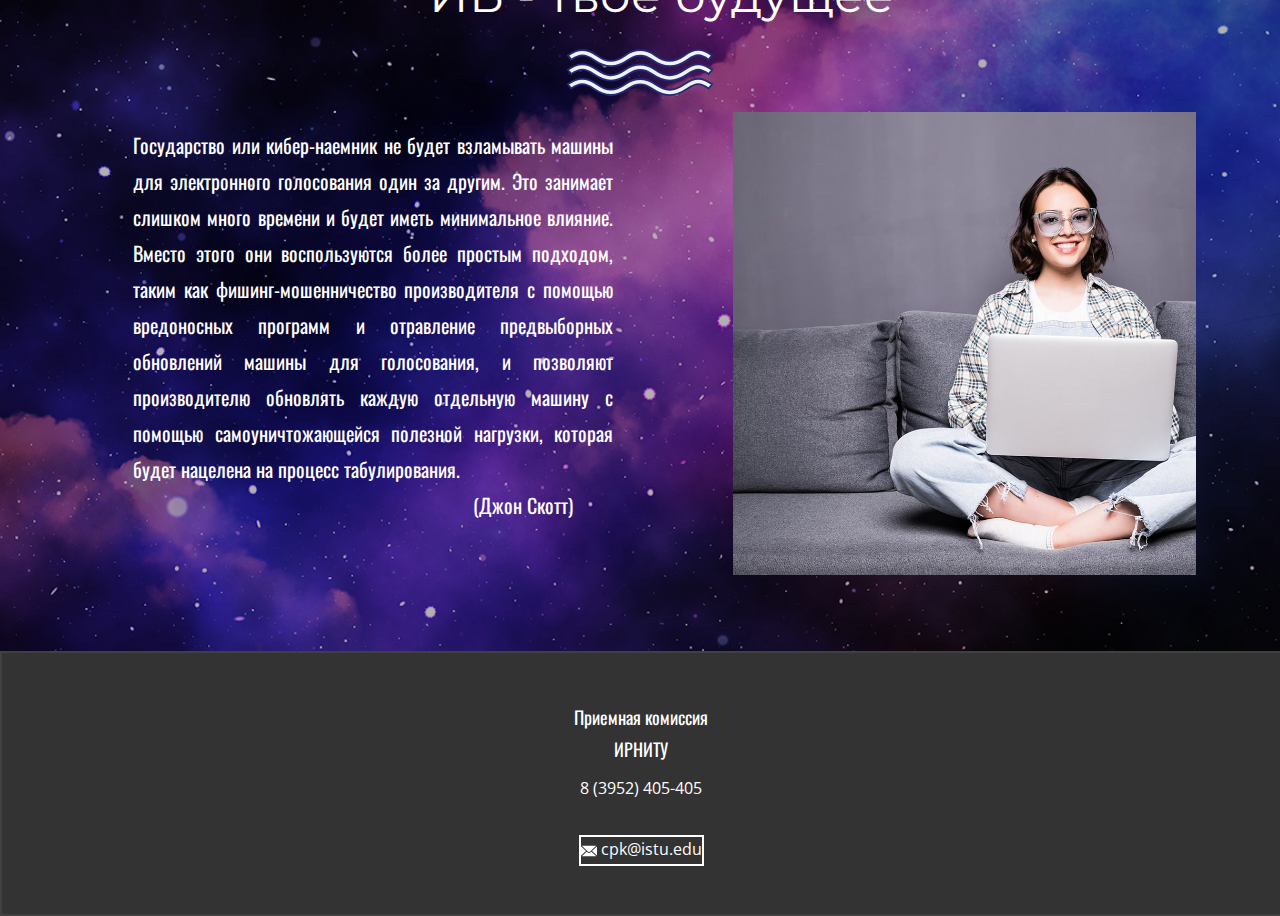
==== commit 14693401: "Update index.html" ====
--- a/index.html
+++ b/index.html
@@ -277,12 +277,12 @@
     <footer class="u-align-center u-border-2 u-border-grey-75 u-border-no-right u-clearfix u-footer u-grey-80 u-footer" id="sec-b796"><div class="u-clearfix u-sheet u-sheet-1">
         <p class="u-custom-font u-font-oswald u-text u-text-1">Приемная комиссия<br>ИРНИТУ
         </p>
-        <a href="https://nicepage.com/c/full-width-slider-html-templates" class="u-active-none u-bottom-left-radius-0 u-bottom-right-radius-0 u-btn u-btn-rectangle u-button-style u-hover-none u-none u-radius-0 u-top-left-radius-0 u-top-right-radius-0 u-btn-1"><span class="u-icon"><svg class="u-svg-content" viewBox="0 0 405.333 405.333" x="0px" y="0px" style="width: 1em; height: 1em;"><path d="M373.333,266.88c-25.003,0-49.493-3.904-72.704-11.563c-11.328-3.904-24.192-0.896-31.637,6.699l-46.016,34.752    c-52.8-28.181-86.592-61.952-114.389-114.368l33.813-44.928c8.512-8.512,11.563-20.971,7.915-32.64    C142.592,81.472,138.667,56.96,138.667,32c0-17.643-14.357-32-32-32H32C14.357,0,0,14.357,0,32    c0,205.845,167.488,373.333,373.333,373.333c17.643,0,32-14.357,32-32V298.88C405.333,281.237,390.976,266.88,373.333,266.88z"></path></svg><img></span>&nbsp;+​8 (3952) 405-405
+        <a href="https://nicepage.com/k/university-website-templates" class="u-active-none u-border-2 u-border-no-left u-border-no-right u-border-no-top u-border-white u-bottom-left-radius-0 u-bottom-right-radius-0 u-btn u-btn-rectangle u-button-style u-hover-none u-none u-radius-0 u-text-body-alt-color u-text-hover-palette-4-light-1 u-top-left-radius-0 u-top-right-radius-0 u-btn-1">8 (3952) 405-405<br>
         </a>
-        <a href="mailto:info@site.com" class="u-active-none u-border-2 u-border-white u-bottom-left-radius-0 u-bottom-right-radius-0 u-btn u-btn-rectangle u-button-style u-hover-none u-none u-radius-0 u-text-body-alt-color u-text-hover-palette-4-light-1 u-top-left-radius-0 u-top-right-radius-0 u-btn-2"><span class="u-icon u-icon-2"><svg class="u-svg-content" viewBox="0 0 24 16" x="0px" y="0px" style="width: 1em; height: 1em;"><path fill="currentColor" d="M23.8,1.1l-7.3,6.8l7.3,6.8c0.1-0.2,0.2-0.6,0.2-0.9V2C24,1.7,23.9,1.4,23.8,1.1z M21.8,0H2.2
+        <a href="mailto:info@site.com" class="u-active-none u-border-2 u-border-white u-bottom-left-radius-0 u-bottom-right-radius-0 u-btn u-btn-rectangle u-button-style u-hover-none u-none u-radius-0 u-text-body-alt-color u-text-hover-palette-4-light-1 u-top-left-radius-0 u-top-right-radius-0 u-btn-2"><span class="u-icon u-icon-1"><svg class="u-svg-content" viewBox="0 0 24 16" x="0px" y="0px" style="width: 1em; height: 1em;"><path fill="currentColor" d="M23.8,1.1l-7.3,6.8l7.3,6.8c0.1-0.2,0.2-0.6,0.2-0.9V2C24,1.7,23.9,1.4,23.8,1.1z M21.8,0H2.2
 	c-0.4,0-0.7,0.1-1,0.2L10.6,9c0.8,0.8,2.2,0.8,3,0l9.2-8.7C22.6,0.1,22.2,0,21.8,0z M0.2,1.1C0.1,1.4,0,1.7,0,2V14
 	c0,0.3,0.1,0.6,0.2,0.9l7.3-6.8L0.2,1.1z M15.5,9l-1.1,1c-1.3,1.2-3.6,1.2-4.9,0l-1-1l-7.3,6.8c0.2,0.1,0.6,0.2,1,0.2H22
 	c0.4,0,0.6-0.1,1-0.2L15.5,9z"></path></svg><img></span>&nbsp;cpk@istu.edu
-       
+              
   
 </body></html>
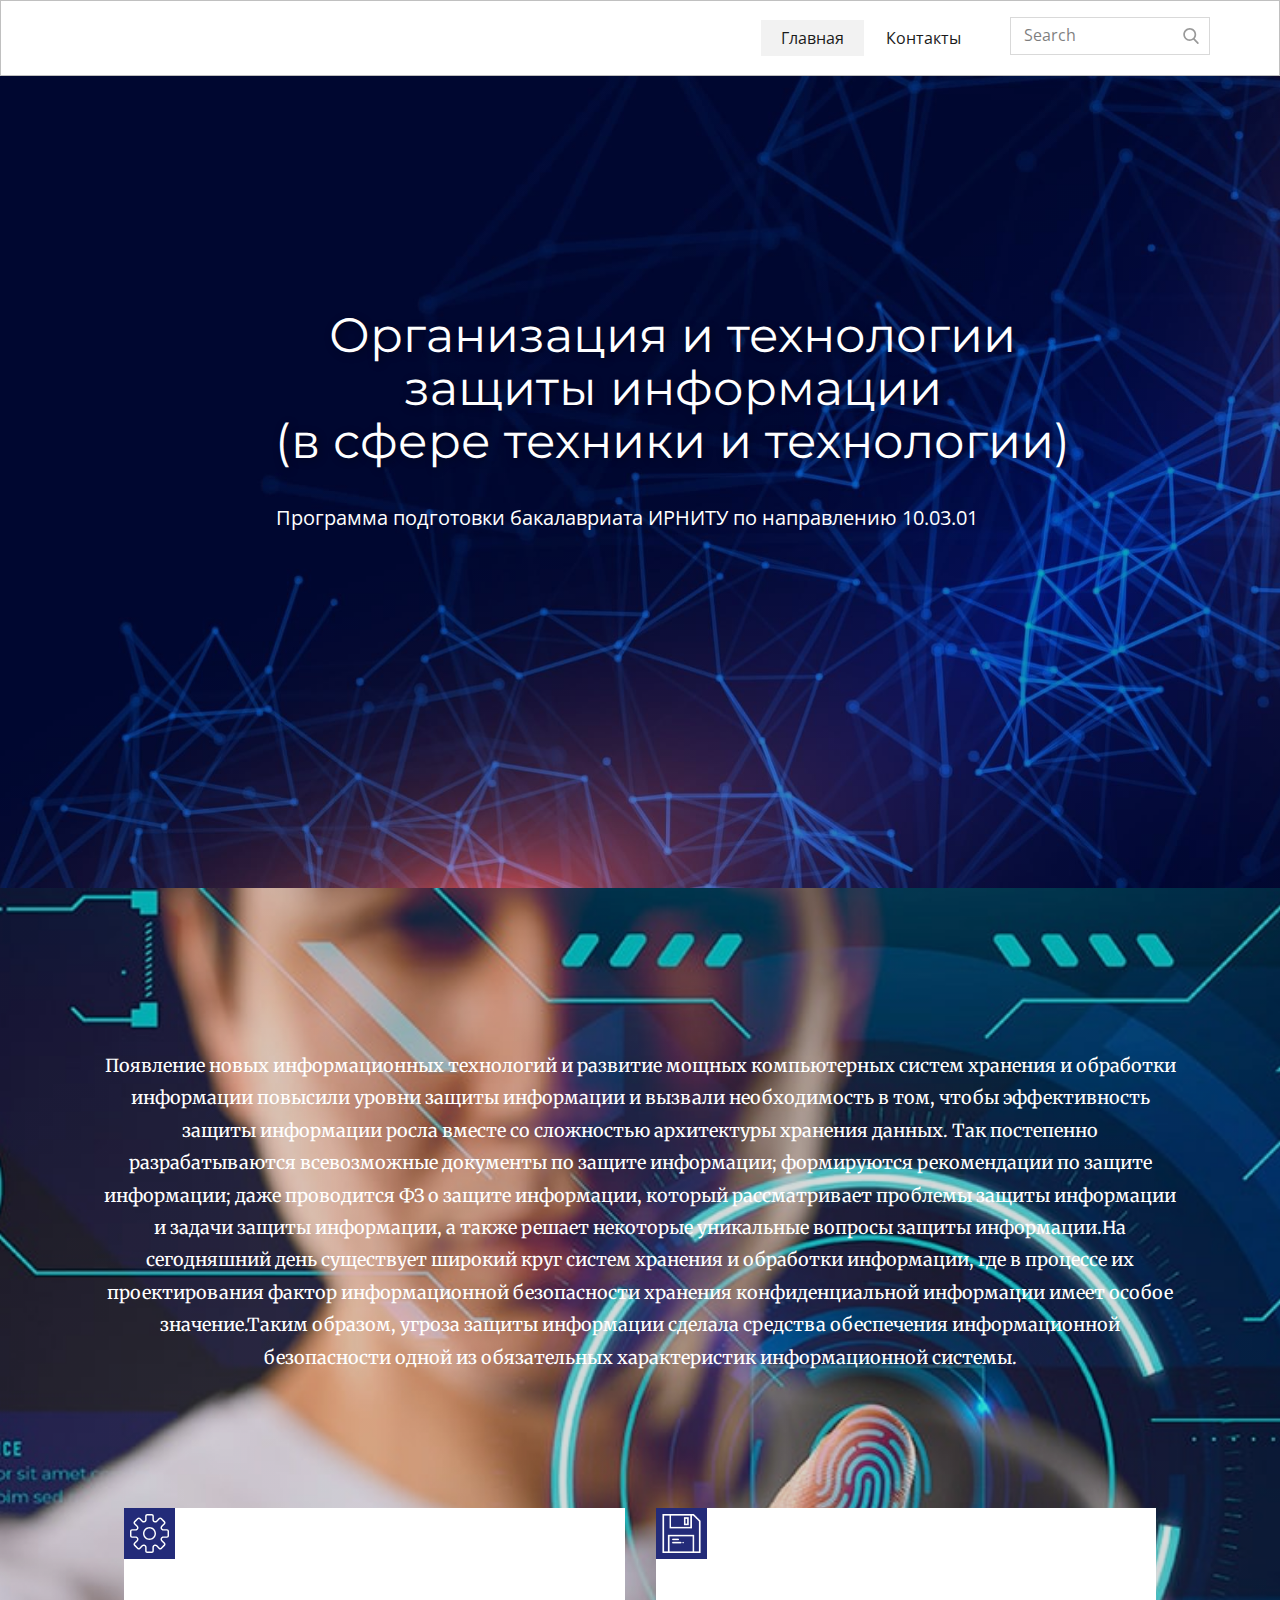
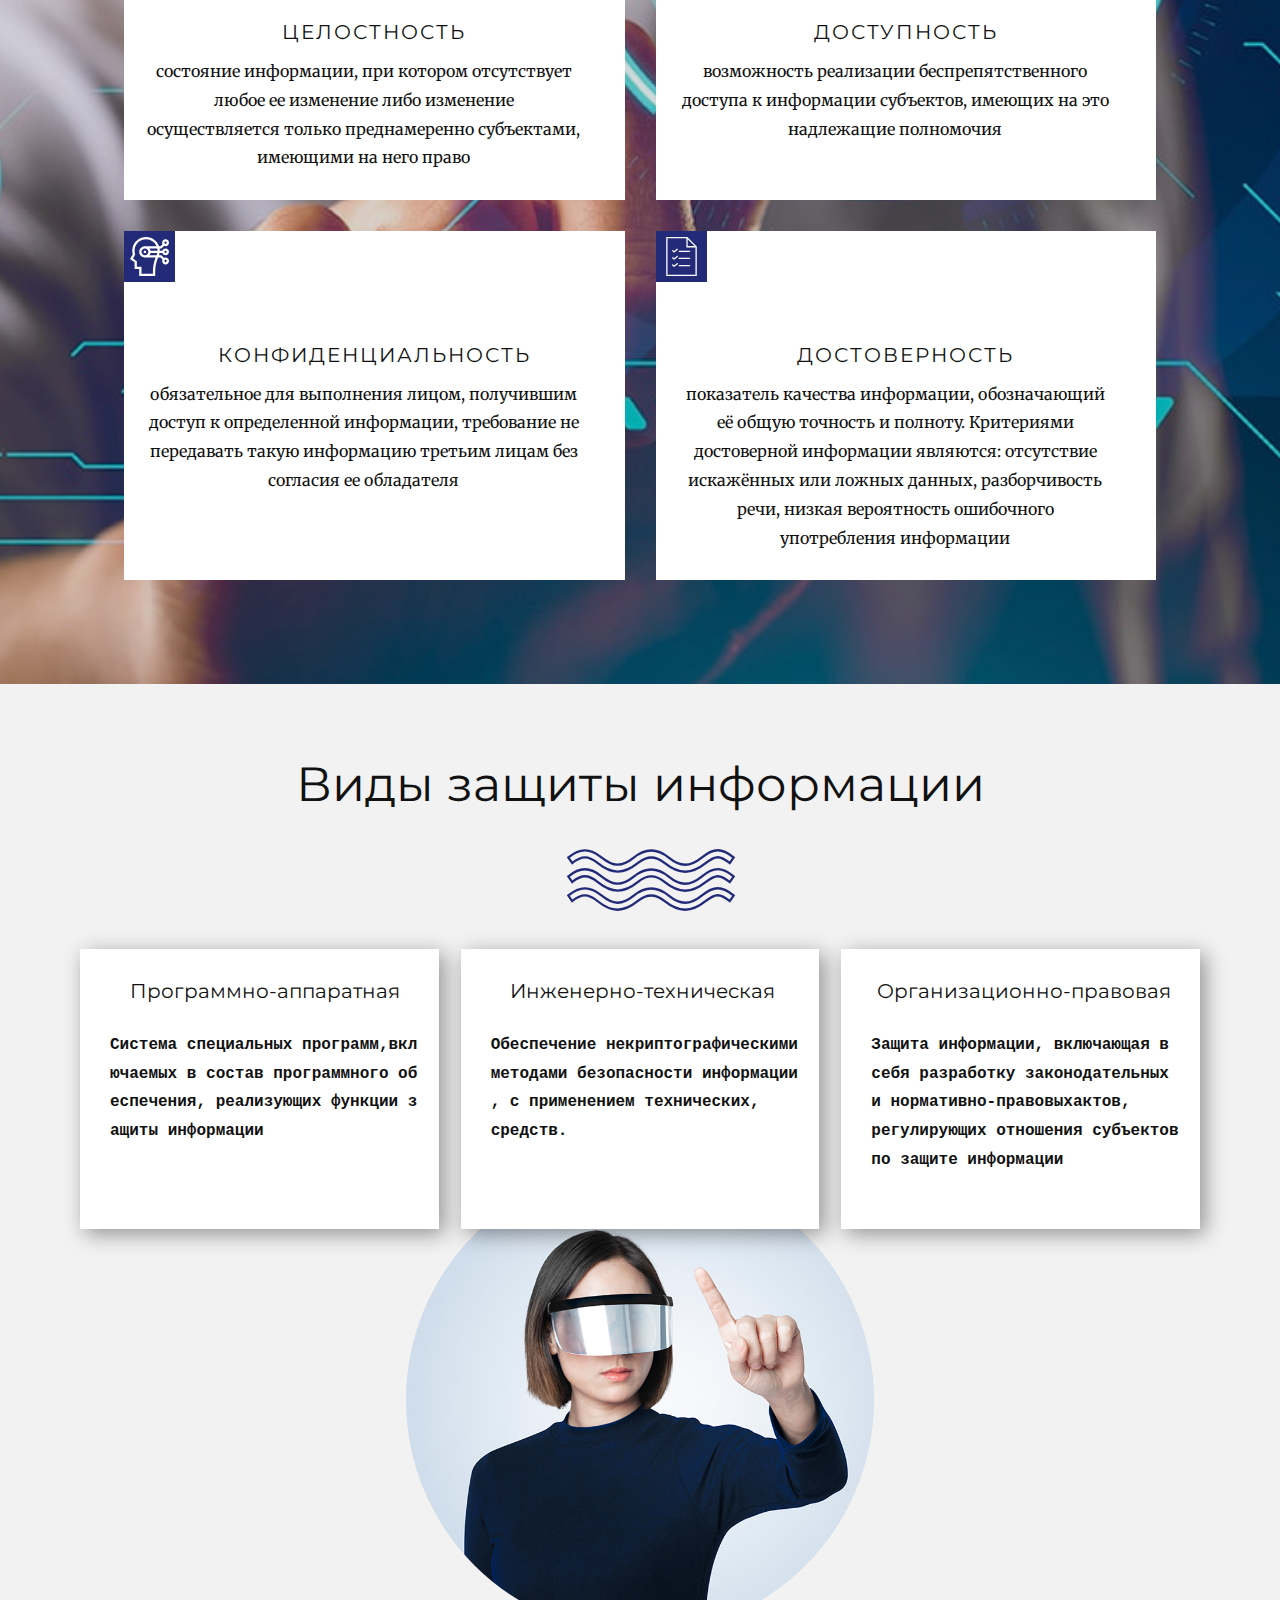
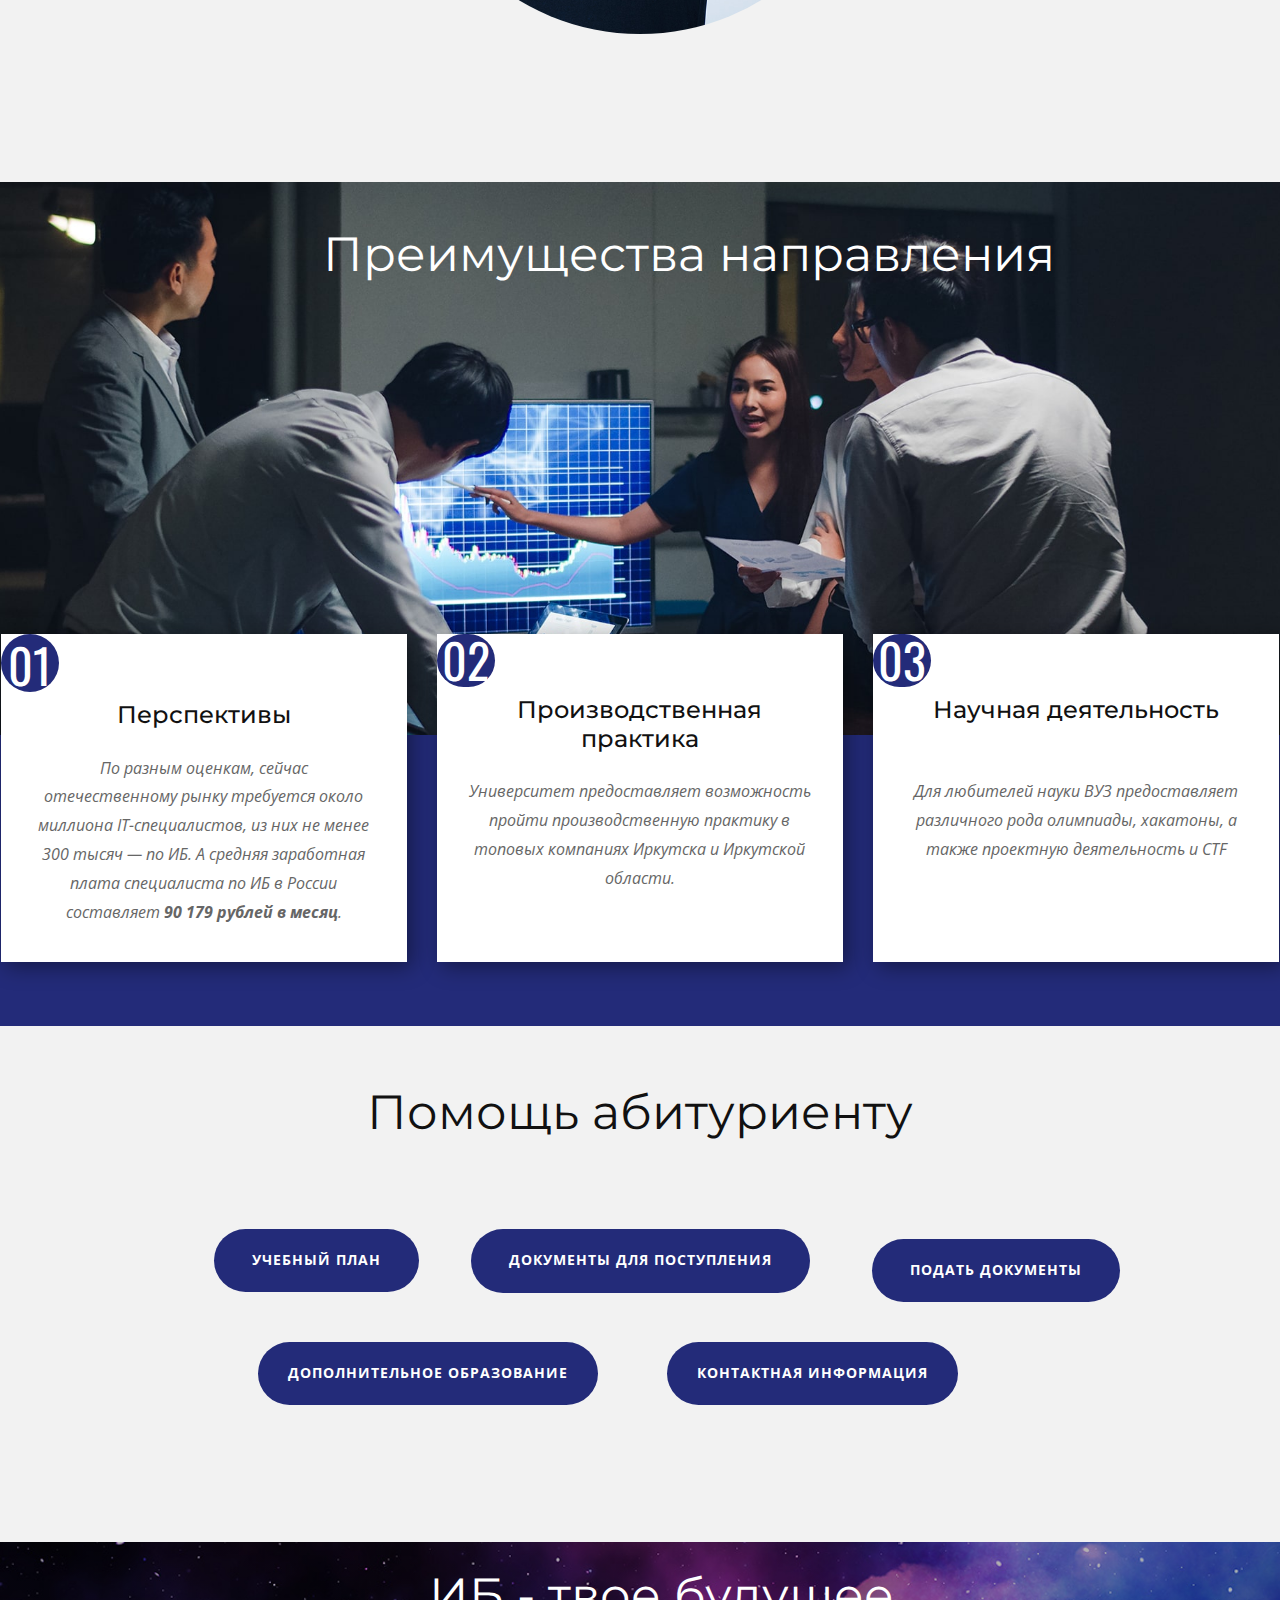
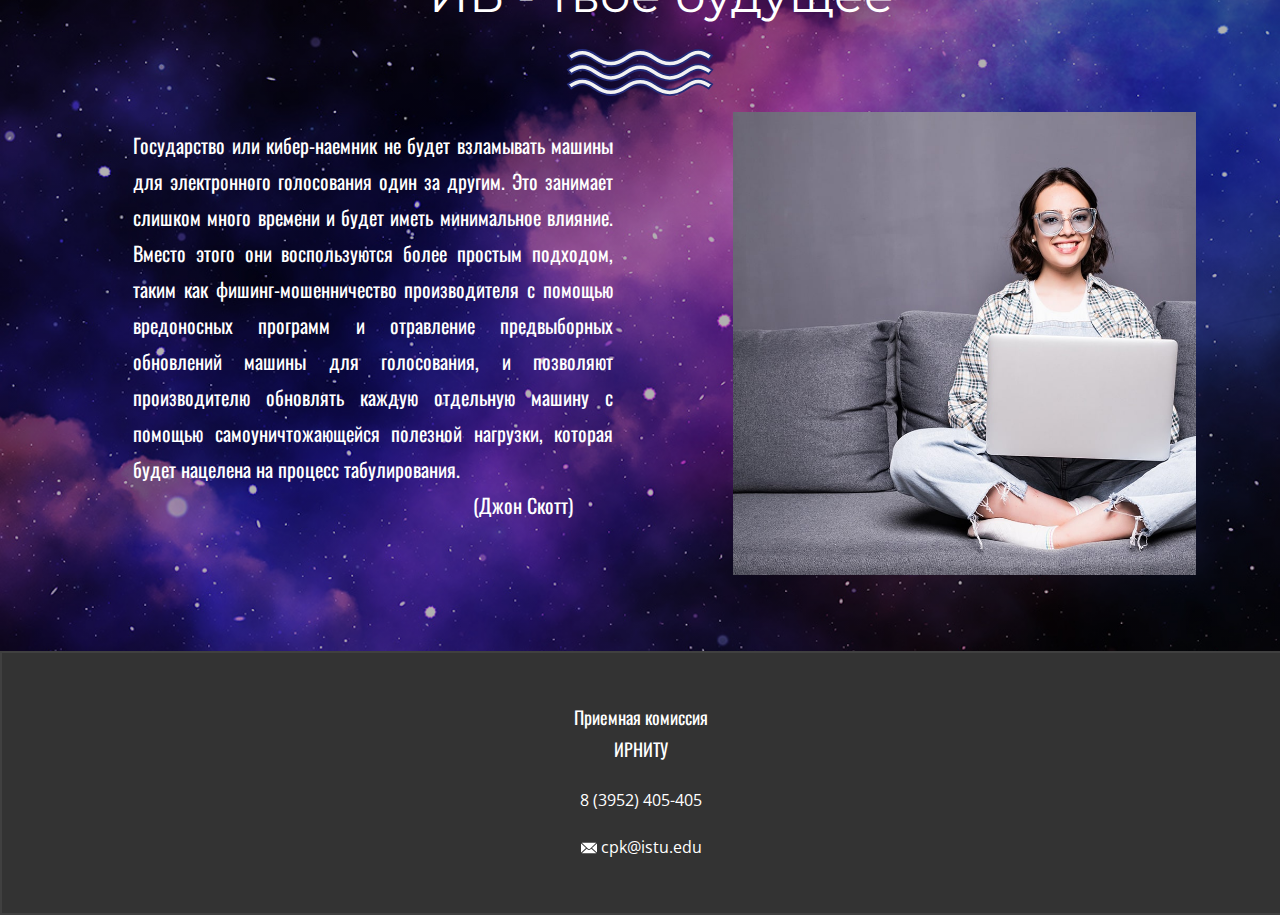
==== commit 565a46e8: "Update index.html" ====
--- a/index.html
+++ b/index.html
@@ -274,15 +274,13 @@
     </section>
     
     
-    <footer class="u-align-center u-border-2 u-border-grey-75 u-border-no-right u-clearfix u-footer u-grey-80 u-footer" id="sec-b796"><div class="u-clearfix u-sheet u-sheet-1">
+   <footer class="u-align-center u-border-2 u-border-grey-75 u-border-no-right u-clearfix u-footer u-grey-80 u-footer" id="sec-b796"><div class="u-clearfix u-sheet u-sheet-1">
         <p class="u-custom-font u-font-oswald u-text u-text-1">Приемная комиссия<br>ИРНИТУ
         </p>
-        <a href="https://nicepage.com/k/university-website-templates" class="u-active-none u-border-2 u-border-no-left u-border-no-right u-border-no-top u-border-white u-bottom-left-radius-0 u-bottom-right-radius-0 u-btn u-btn-rectangle u-button-style u-hover-none u-none u-radius-0 u-text-body-alt-color u-text-hover-palette-4-light-1 u-top-left-radius-0 u-top-right-radius-0 u-btn-1">8 (3952) 405-405<br>
-        </a>
-        <a href="mailto:info@site.com" class="u-active-none u-border-2 u-border-white u-bottom-left-radius-0 u-bottom-right-radius-0 u-btn u-btn-rectangle u-button-style u-hover-none u-none u-radius-0 u-text-body-alt-color u-text-hover-palette-4-light-1 u-top-left-radius-0 u-top-right-radius-0 u-btn-2"><span class="u-icon u-icon-1"><svg class="u-svg-content" viewBox="0 0 24 16" x="0px" y="0px" style="width: 1em; height: 1em;"><path fill="currentColor" d="M23.8,1.1l-7.3,6.8l7.3,6.8c0.1-0.2,0.2-0.6,0.2-0.9V2C24,1.7,23.9,1.4,23.8,1.1z M21.8,0H2.2
+        <p class="u-text u-text-2"> 8 (3952) 405-405</p>
+        <a href="mailto:info@site.com" class="u-active-none u-border-2 u-border-white u-bottom-left-radius-0 u-bottom-right-radius-0 u-btn u-btn-rectangle u-button-style u-hover-none u-none u-radius-0 u-text-body-alt-color u-text-hover-palette-4-light-1 u-top-left-radius-0 u-top-right-radius-0 u-btn-1"><span class="u-icon u-icon-1"><svg class="u-svg-content" viewBox="0 0 24 16" x="0px" y="0px" style="width: 1em; height: 1em;"><path fill="currentColor" d="M23.8,1.1l-7.3,6.8l7.3,6.8c0.1-0.2,0.2-0.6,0.2-0.9V2C24,1.7,23.9,1.4,23.8,1.1z M21.8,0H2.2
 	c-0.4,0-0.7,0.1-1,0.2L10.6,9c0.8,0.8,2.2,0.8,3,0l9.2-8.7C22.6,0.1,22.2,0,21.8,0z M0.2,1.1C0.1,1.4,0,1.7,0,2V14
 	c0,0.3,0.1,0.6,0.2,0.9l7.3-6.8L0.2,1.1z M15.5,9l-1.1,1c-1.3,1.2-3.6,1.2-4.9,0l-1-1l-7.3,6.8c0.2,0.1,0.6,0.2,1,0.2H22
 	c0.4,0,0.6-0.1,1-0.2L15.5,9z"></path></svg><img></span>&nbsp;cpk@istu.edu
-              
   
 </body></html>
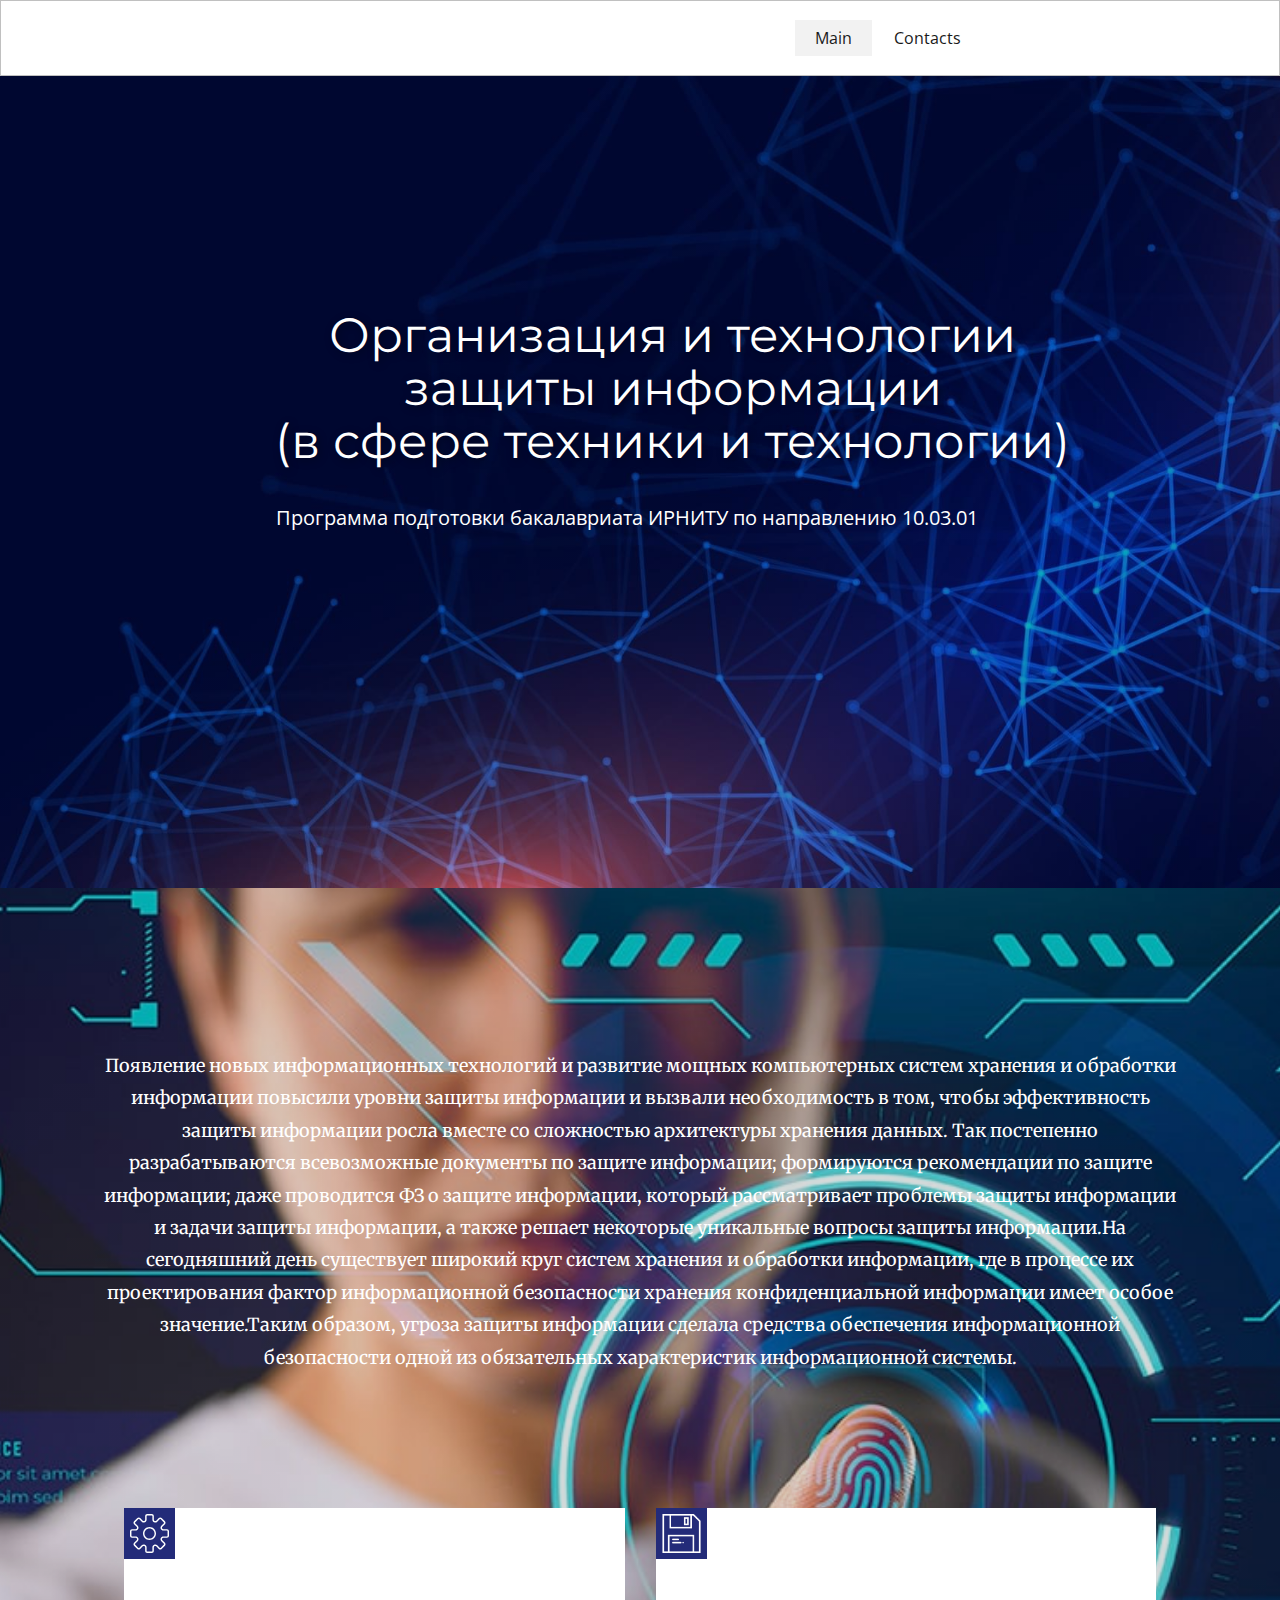
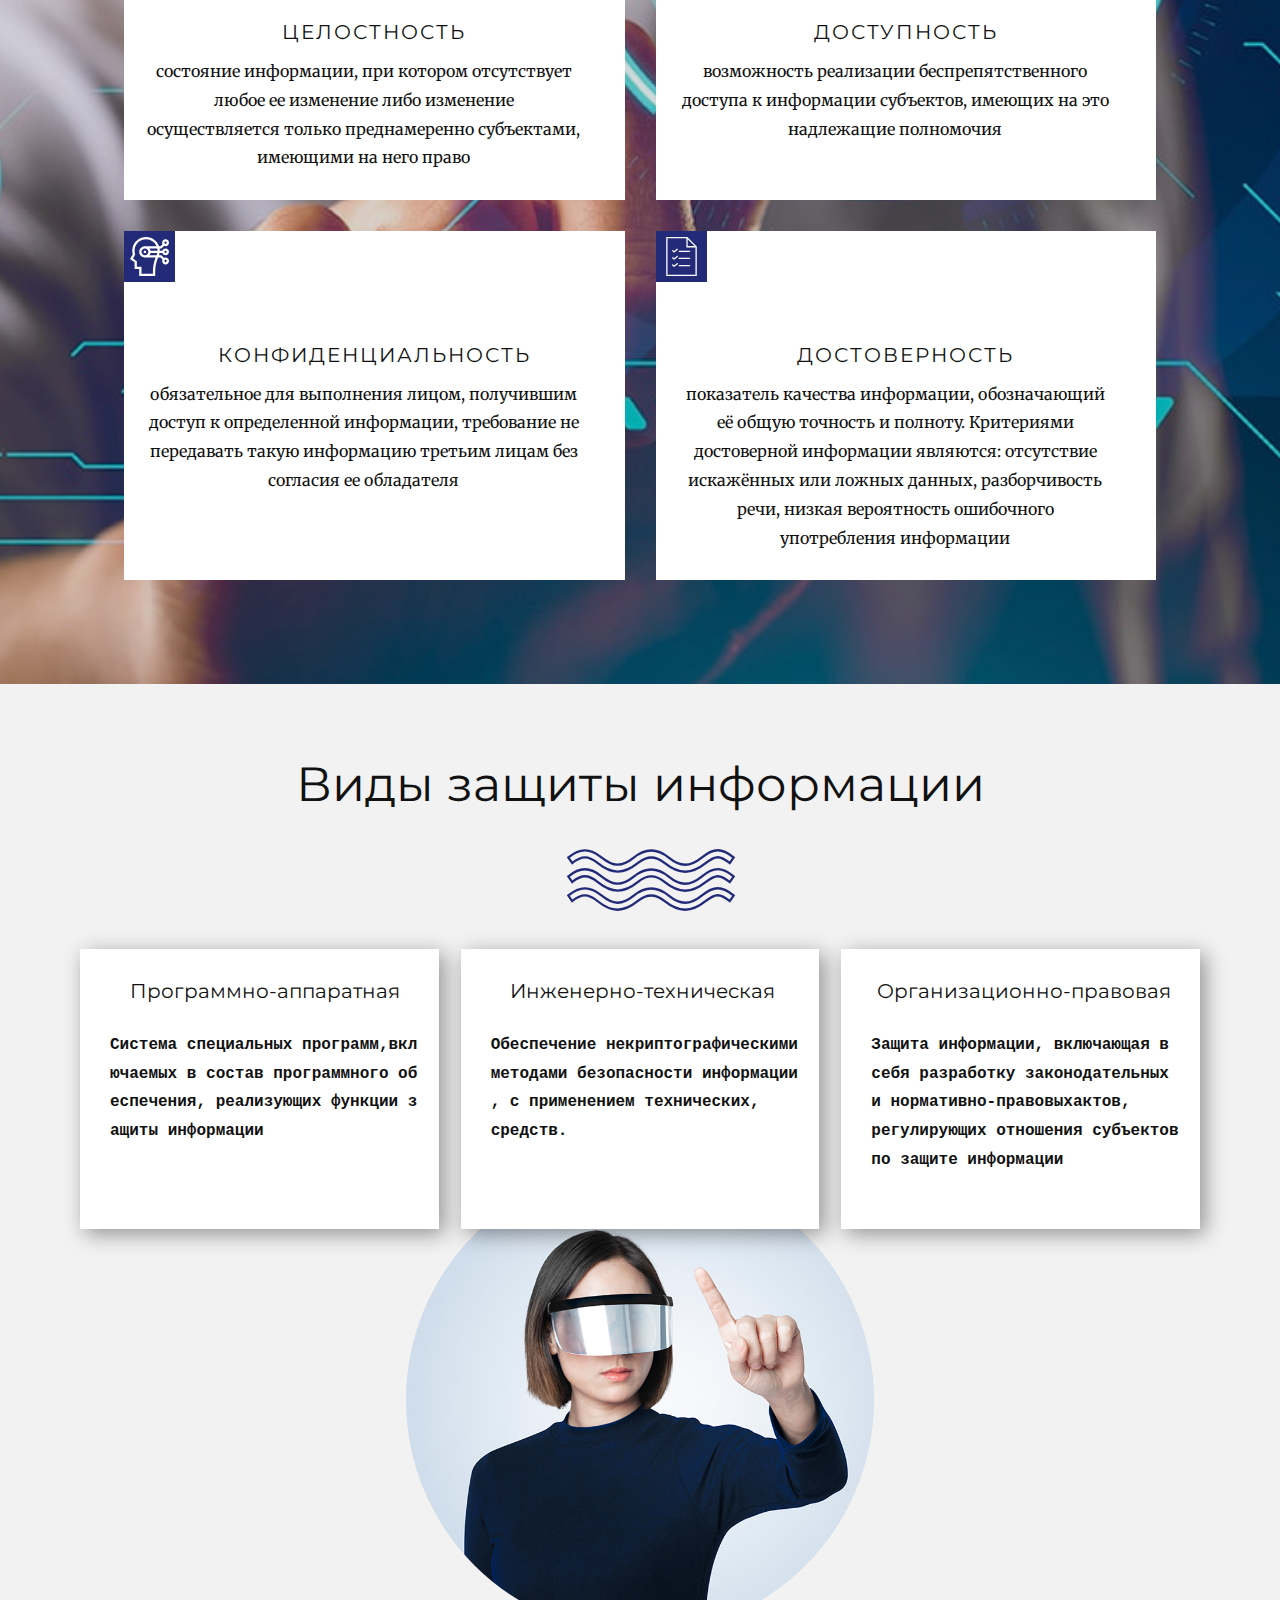
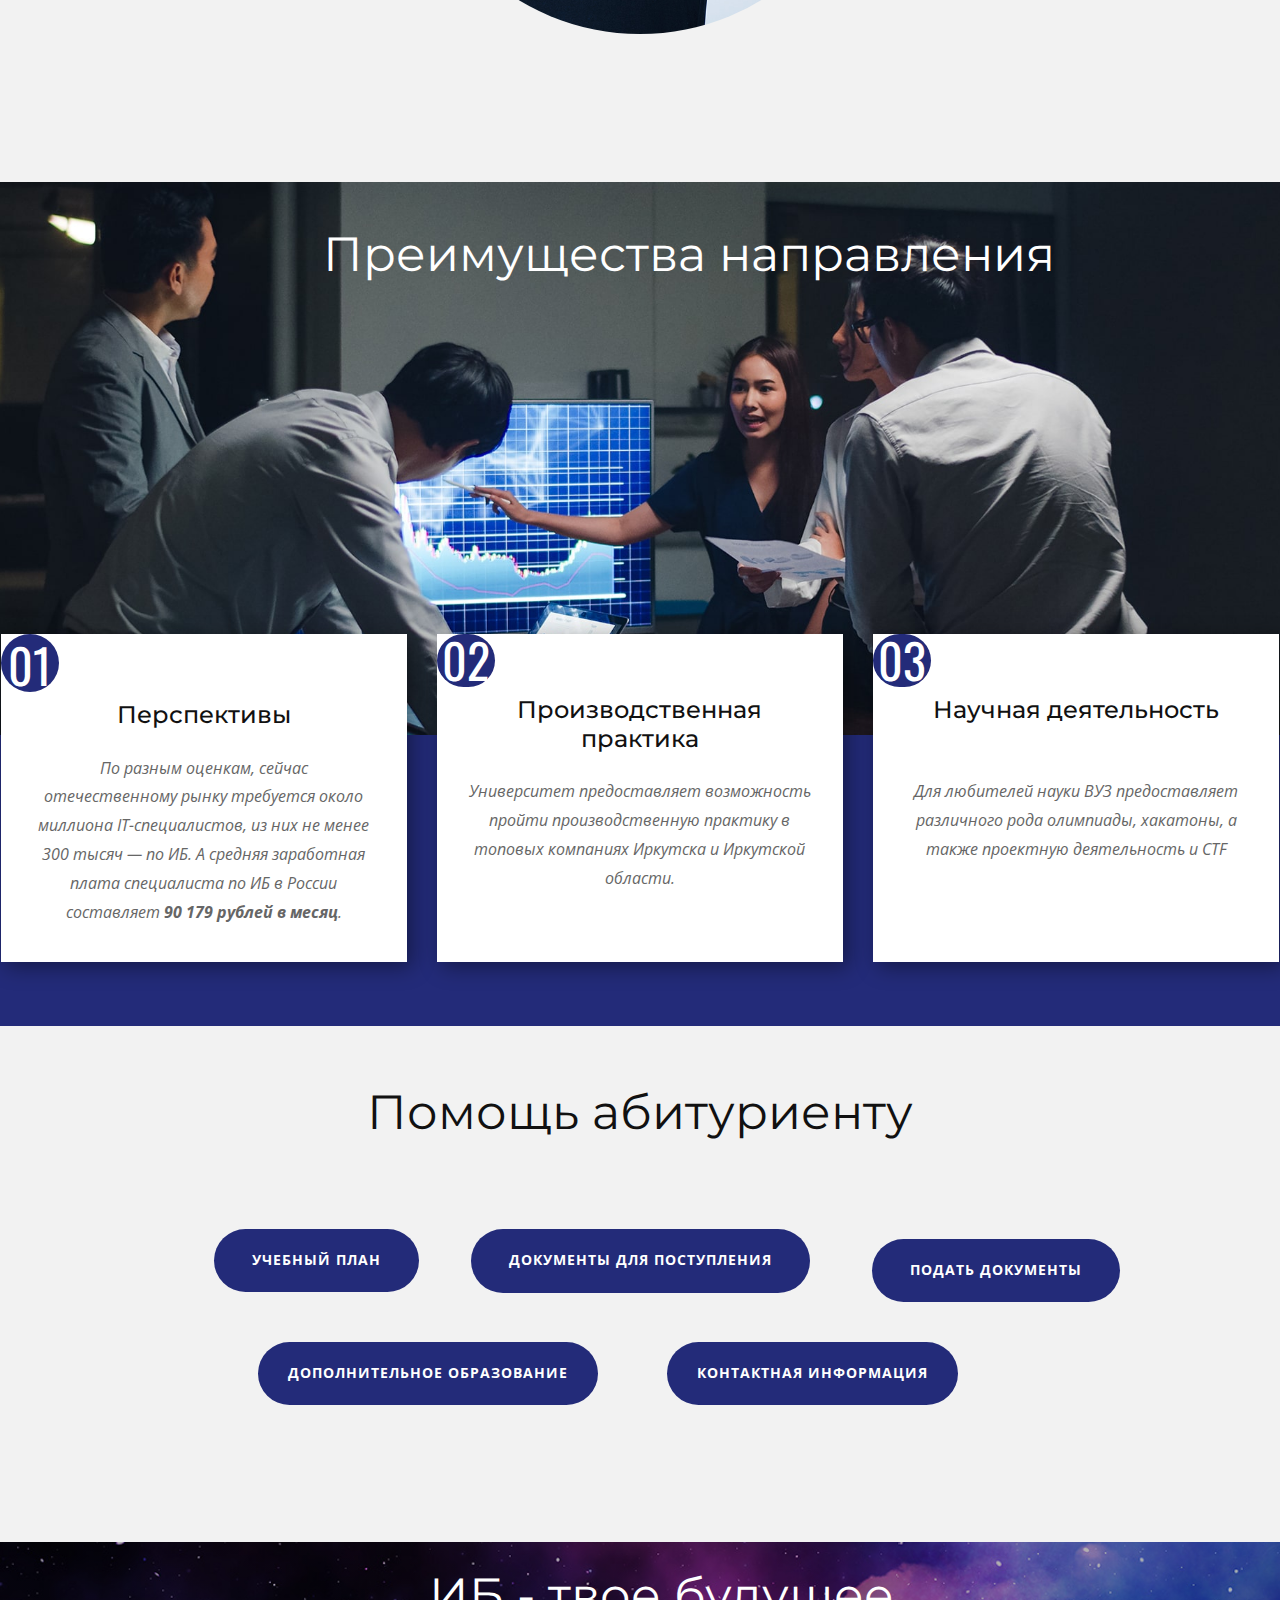
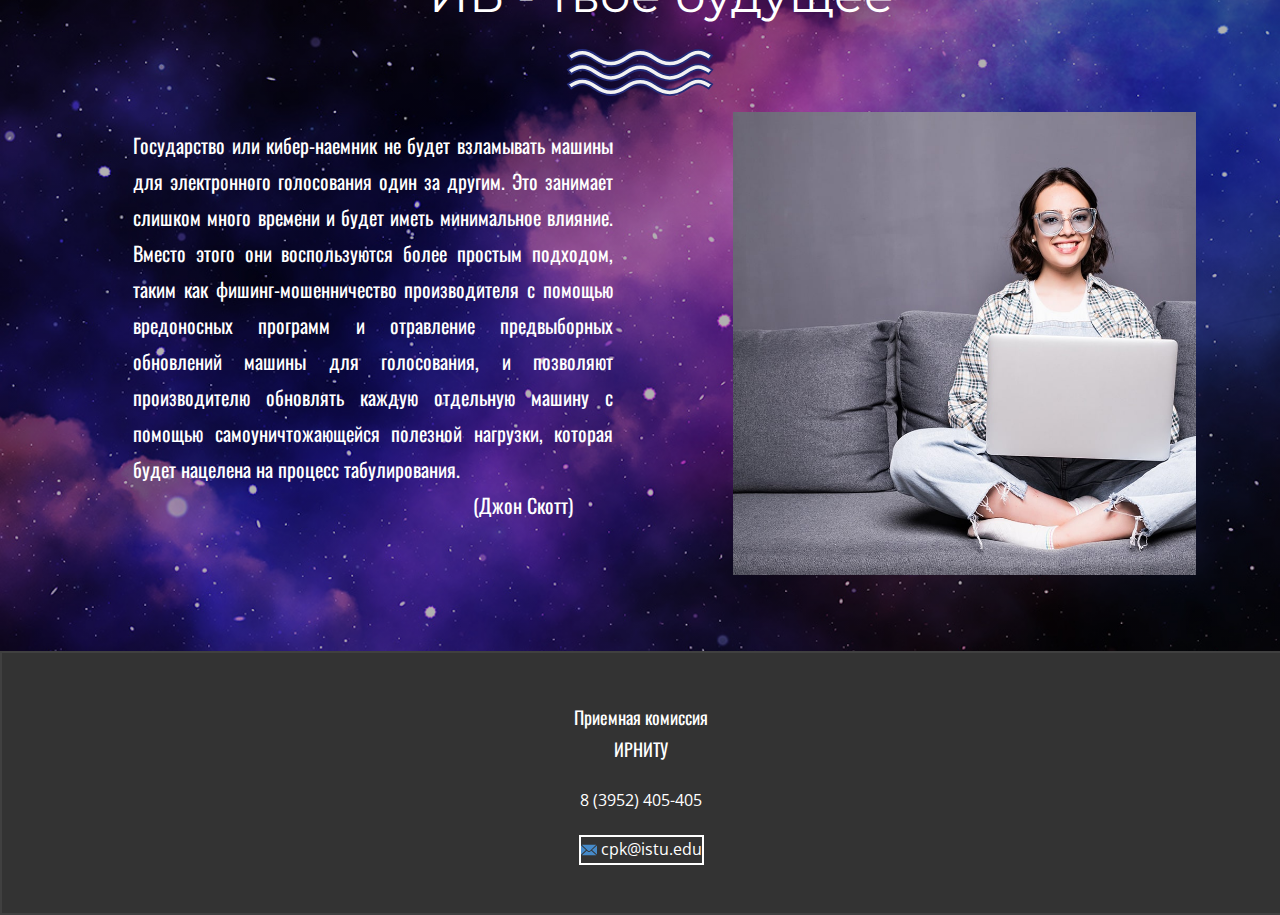
==== commit f4d9f983: "Add files via upload" ====
--- a/index.html
+++ b/index.html
@@ -4,31 +4,15 @@
     <meta charset="utf-8">
     <meta name="keywords" content="​Join Accenture’s virtual program for new perspectives, ​Technology Of The Future, 01, 02, 03, 04, ​AI &amp;amp; Digital Platform, ​Essential 8 Emerging Technologies, ​Technology Of The Future, Join our newsletter">
     <meta name="description" content="">
-    <title>Главная</title>
+    <title>Main</title>
     <link rel="stylesheet" href="nicepage.css" media="screen">
-<link rel="stylesheet" href="Главная.css" media="screen">
+<link rel="stylesheet" href="Main.css" media="screen">
     <script class="u-script" type="text/javascript" src="jquery.js" defer=""></script>
     <script class="u-script" type="text/javascript" src="nicepage.js" defer=""></script>
     <meta name="generator" content="Nicepage 4.21.5, nicepage.com">
     <link id="u-theme-google-font" rel="stylesheet" href="https://fonts.googleapis.com/css?family=Montserrat:100,100i,200,200i,300,300i,400,400i,500,500i,600,600i,700,700i,800,800i,900,900i|Open+Sans:300,300i,400,400i,500,500i,600,600i,700,700i,800,800i">
     <link id="u-page-google-font" rel="stylesheet" href="https://fonts.googleapis.com/css?family=Montserrat:100,100i,200,200i,300,300i,400,400i,500,500i,600,600i,700,700i,800,800i,900,900i|Merriweather:300,300i,400,400i,700,700i,900,900i|Oswald:200,300,400,500,600,700">
-    <!-- Yandex.Metrika counter -->
-<script type="text/javascript" >
-   (function(m,e,t,r,i,k,a){m[i]=m[i]||function(){(m[i].a=m[i].a||[]).push(arguments)};
-   m[i].l=1*new Date();
-   for (var j = 0; j < document.scripts.length; j++) {if (document.scripts[j].src === r) { return; }}
-   k=e.createElement(t),a=e.getElementsByTagName(t)[0],k.async=1,k.src=r,a.parentNode.insertBefore(k,a)})
-   (window, document, "script", "https://mc.yandex.ru/metrika/tag.js", "ym");
-
-   ym(91172087, "init", {
-        clickmap:true,
-        trackLinks:true,
-        accurateTrackBounce:true,
-        webvisor:true
-   });
-</script>
-<noscript><div><img src="https://mc.yandex.ru/watch/91172087" style="position:absolute; left:-9999px;" alt="" /></div></noscript>
-<!-- /Yandex.Metrika counter -->
+    
     
     
     
@@ -41,19 +25,10 @@
 		"name": ""
 }</script>
     <meta name="theme-color" content="#232b79">
-    <meta property="og:title" content="Главная">
+    <meta property="og:title" content="Main">
     <meta property="og:type" content="website">
   </head>
-  <body data-home-page="Главная.html" data-home-page-title="Главная" class="u-body u-xl-mode" data-lang="ru"><header class="u-align-center-xs u-border-1 u-border-grey-25 u-clearfix u-header u-header" id="sec-a184"><div class="u-clearfix u-sheet u-sheet-1">
-        <form action="#" method="get" class="u-border-1 u-border-grey-15 u-search u-search-right u-search-1">
-          <button class="u-search-button" type="submit">
-            <span class="u-search-icon u-spacing-10 u-text-grey-40">
-              <svg class="u-svg-link" preserveAspectRatio="xMidYMin slice" viewBox="0 0 56.966 56.966" style=""><use xmlns:xlink="http://www.w3.org/1999/xlink" xlink:href="#svg-b04b"></use></svg>
-              <svg xmlns="http://www.w3.org/2000/svg" xmlns:xlink="http://www.w3.org/1999/xlink" version="1.1" id="svg-b04b" x="0px" y="0px" viewBox="0 0 56.966 56.966" style="enable-background:new 0 0 56.966 56.966;" xml:space="preserve" class="u-svg-content"><path d="M55.146,51.887L41.588,37.786c3.486-4.144,5.396-9.358,5.396-14.786c0-12.682-10.318-23-23-23s-23,10.318-23,23  s10.318,23,23,23c4.761,0,9.298-1.436,13.177-4.162l13.661,14.208c0.571,0.593,1.339,0.92,2.162,0.92  c0.779,0,1.518-0.297,2.079-0.837C56.255,54.982,56.293,53.08,55.146,51.887z M23.984,6c9.374,0,17,7.626,17,17s-7.626,17-17,17  s-17-7.626-17-17S14.61,6,23.984,6z"></path><g></g><g></g><g></g><g></g><g></g><g></g><g></g><g></g><g></g><g></g><g></g><g></g><g></g><g></g><g></g></svg>
-            </span>
-          </button>
-          <input class="u-search-input" type="search" name="search" value="" placeholder="Search">
-        </form>
+  <body data-home-page="Main.html" data-home-page-title="Main" class="u-body u-xl-mode" data-lang="ru"><header class="u-align-center-xs u-border-1 u-border-grey-25 u-clearfix u-header u-header" id="sec-a184"><div class="u-clearfix u-sheet u-sheet-1">
         <nav class="u-align-left u-font-size-14 u-menu u-menu-one-level u-nav-spacing-25 u-offcanvas u-menu-1" data-responsive-from="MD">
           <div class="menu-collapse">
             <a class="u-button-style u-nav-link" href="#" style="padding: 4px 0px; font-size: calc(1em + 8px);">
@@ -63,16 +38,16 @@
             </a>
           </div>
           <div class="u-custom-menu u-nav-container">
-            <ul class="u-nav u-spacing-2 u-unstyled u-nav-1"><li class="u-nav-item"><a class="u-active-grey-5 u-button-style u-hover-grey-10 u-nav-link u-text-active-grey-90 u-text-grey-90 u-text-hover-grey-90" href="Главная.html" style="padding: 10px 20px;">Главная</a>
-</li><li class="u-nav-item"><a class="u-active-grey-5 u-button-style u-hover-grey-10 u-nav-link u-text-active-grey-90 u-text-grey-90 u-text-hover-grey-90" href="Контакты.html" style="padding: 10px 20px;">Контакты</a>
+            <ul class="u-nav u-spacing-2 u-unstyled u-nav-1"><li class="u-nav-item"><a class="u-active-grey-5 u-button-style u-hover-grey-10 u-nav-link u-text-active-grey-90 u-text-grey-90 u-text-hover-grey-90" href="Main.html" style="padding: 10px 20px;">Main</a>
+</li><li class="u-nav-item"><a class="u-active-grey-5 u-button-style u-hover-grey-10 u-nav-link u-text-active-grey-90 u-text-grey-90 u-text-hover-grey-90" href="Contacts.html" style="padding: 10px 20px;">Contacts</a>
 </li></ul>
           </div>
           <div class="u-custom-menu u-nav-container-collapse">
             <div class="u-align-center u-black u-container-style u-inner-container-layout u-opacity u-opacity-95 u-sidenav">
               <div class="u-inner-container-layout u-sidenav-overflow">
                 <div class="u-menu-close"></div>
-                <ul class="u-align-center u-nav u-popupmenu-items u-unstyled u-nav-2"><li class="u-nav-item"><a class="u-button-style u-nav-link" href="Главная.html">Главная</a>
-</li><li class="u-nav-item"><a class="u-button-style u-nav-link" href="Контакты.html">Контакты</a>
+                <ul class="u-align-center u-nav u-popupmenu-items u-unstyled u-nav-2"><li class="u-nav-item"><a class="u-button-style u-nav-link" href="Main.html">Main</a>
+</li><li class="u-nav-item"><a class="u-button-style u-nav-link" href="Contacts.html">Contacts</a>
 </li></ul>
               </div>
             </div>
@@ -274,7 +249,7 @@
     </section>
     
     
-   <footer class="u-align-center u-border-2 u-border-grey-75 u-border-no-right u-clearfix u-footer u-grey-80 u-footer" id="sec-b796"><div class="u-clearfix u-sheet u-sheet-1">
+    <footer class="u-align-center u-border-2 u-border-grey-75 u-border-no-right u-clearfix u-footer u-grey-80 u-footer" id="sec-b796"><div class="u-clearfix u-sheet u-sheet-1">
         <p class="u-custom-font u-font-oswald u-text u-text-1">Приемная комиссия<br>ИРНИТУ
         </p>
         <p class="u-text u-text-2"> 8 (3952) 405-405</p>
@@ -282,5 +257,6 @@
 	c-0.4,0-0.7,0.1-1,0.2L10.6,9c0.8,0.8,2.2,0.8,3,0l9.2-8.7C22.6,0.1,22.2,0,21.8,0z M0.2,1.1C0.1,1.4,0,1.7,0,2V14
 	c0,0.3,0.1,0.6,0.2,0.9l7.3-6.8L0.2,1.1z M15.5,9l-1.1,1c-1.3,1.2-3.6,1.2-4.9,0l-1-1l-7.3,6.8c0.2,0.1,0.6,0.2,1,0.2H22
 	c0.4,0,0.6-0.1,1-0.2L15.5,9z"></path></svg><img></span>&nbsp;cpk@istu.edu
+     
   
-</body></html>
+</body></html>--- a/nicepage.css
+++ b/nicepage.css
@@ -38231,15 +38231,8 @@
   min-height: 74px;
 }
 
-.u-header .u-search-1 {
-  width: 200px;
-  height: auto;
-  min-height: 38px;
-  margin: 16px 0 0 auto;
-}
-
 .u-header .u-menu-1 {
-  margin: -35px 229px 4px auto;
+  margin: 19px 229px 4px auto;
 }
 
 .u-header .u-nav-1 {
@@ -38256,10 +38249,6 @@
   }
 }
 @media (max-width: 991px) {
-  .u-header .u-search-1 {
-    margin-right: 58px;
-  }
-
   .u-header .u-menu-1 {
     margin-right: 0;
   }
@@ -38268,10 +38257,6 @@
 @media (max-width: 575px) {
   .u-header .u-sheet-1 {
     min-height: 160px;
-  }
-
-  .u-header .u-search-1 {
-    margin-right: auto;
   }
 
   .u-header .u-menu-1 {
@@ -38294,21 +38279,18 @@
   margin: 48px auto 0;
 }
 
+.u-footer .u-text-2 {
+  margin: 20px auto 0;
+}
+
 .u-footer .u-btn-1 {
   background-image: none;
-  border-style: none;
-  margin: 10px auto 0;
+  border-style: solid;
+  margin: 20px auto 48px;
   padding: 0;
 }
 
-.u-footer .u-btn-2 {
-  background-image: none;
-  border-style: solid;
-  margin: 34px auto 48px;
-  padding: 0;
-}
-
-.u-footer .u-icon-2 {
+.u-footer .u-icon-1 {
   color: rgb(70, 138, 201) !important;
 }
 @media (max-width: 1199px) {
--- a/Main.css
+++ b/Main.css
@@ -0,0 +1,1376 @@
+ .u-section-1 {
+  background-image: linear-gradient(0deg, rgba(0,0,0,0.25), rgba(0,0,0,0.25)), url("images/-min.jpg");
+  background-position: 63.21% 50%;
+}
+
+.u-section-1 .u-sheet-1 {
+  min-height: 812px;
+}
+
+.u-section-1 .u-text-1 {
+  font-size: 3rem;
+  font-weight: 400;
+  font-family: Montserrat, sans-serif;
+  text-shadow: 2px 2px 8px rgba(0,0,0,0.4);
+  margin: 233px 120px 0 185px;
+}
+
+.u-section-1 .u-text-2 {
+  margin: 35px 198px 60px 172px;
+}
+
+@media (max-width: 1199px) {
+  .u-section-1 .u-sheet-1 {
+    min-height: 774px;
+  }
+
+  .u-section-1 .u-text-1 {
+    width: 770px;
+    margin-left: 85px;
+    margin-right: 20px;
+  }
+
+  .u-section-1 .u-text-2 {
+    width: 770px;
+    margin-left: 72px;
+    margin-right: 98px;
+  }
+}
+
+@media (max-width: 991px) {
+  .u-section-1 .u-sheet-1 {
+    min-height: 693px;
+  }
+
+  .u-section-1 .u-text-1 {
+    font-size: 3.4375rem;
+    width: 720px;
+    margin-left: 0;
+    margin-right: 0;
+  }
+
+  .u-section-1 .u-text-2 {
+    width: 720px;
+    margin-left: 0;
+    margin-right: 0;
+  }
+}
+
+@media (max-width: 767px) {
+  .u-section-1 .u-sheet-1 {
+    min-height: 621px;
+  }
+
+  .u-section-1 .u-text-1 {
+    font-size: 3rem;
+    width: 540px;
+    margin-top: 90px;
+  }
+
+  .u-section-1 .u-text-2 {
+    width: 540px;
+  }
+}
+
+@media (max-width: 575px) {
+  .u-section-1 .u-sheet-1 {
+    min-height: 590px;
+  }
+
+  .u-section-1 .u-text-1 {
+    font-size: 2.125rem;
+    width: 340px;
+    margin-top: 60px;
+  }
+
+  .u-section-1 .u-text-2 {
+    width: 340px;
+  }
+} .u-section-2 {
+  background-image: linear-gradient(0deg, rgba(0,0,0,0.15), rgba(0,0,0,0.15)), url("images/sa-min.jpg");
+  background-position: 50% 50%;
+}
+
+.u-section-2 .u-sheet-1 {
+  min-height: 1396px;
+}
+
+.u-section-2 .u-shape-1 {
+  background-image: linear-gradient(#232b79, #db545a);
+}
+
+.u-section-2 .u-text-1 {
+  font-size: 1.125rem;
+  font-weight: normal;
+  margin: 162px 30px 0;
+}
+
+.u-section-2 .u-list-1 {
+  grid-template-rows: auto;
+  width: 1032px;
+  margin: 134px auto 60px;
+}
+
+.u-section-2 .u-repeater-1 {
+  grid-template-columns: calc(50% - 15.5px) calc(50% - 15.5px);
+  min-height: 672px;
+  grid-gap: 31px 31px;
+}
+
+.u-section-2 .u-list-item-1 {
+  background-image: none;
+}
+
+.u-section-2 .u-container-layout-1 {
+  padding: 0 0 14px;
+}
+
+.u-section-2 .u-icon-1 {
+  height: 51px;
+  width: 51px;
+  background-image: none;
+  margin: 0 auto 0 0;
+  padding: 6px;
+}
+
+.u-section-2 .u-text-2 {
+  text-transform: uppercase;
+  letter-spacing: 2px;
+  font-size: 1.25rem;
+  width: 316px;
+  margin: 61px auto 0;
+}
+
+.u-section-2 .u-text-3 {
+  font-weight: 400;
+  margin: 13px 44px 0 23px;
+}
+
+.u-section-2 .u-list-item-2 {
+  background-image: none;
+}
+
+.u-section-2 .u-container-layout-2 {
+  padding: 0 0 14px;
+}
+
+.u-section-2 .u-icon-2 {
+  height: 51px;
+  width: 51px;
+  background-image: none;
+  margin: 0 auto 0 0;
+  padding: 6px;
+}
+
+.u-section-2 .u-text-4 {
+  text-transform: uppercase;
+  letter-spacing: 2px;
+  font-size: 1.25rem;
+  width: 316px;
+  margin: 61px auto 0;
+}
+
+.u-section-2 .u-text-5 {
+  font-weight: 400;
+  margin: 13px 44px 0 23px;
+}
+
+.u-section-2 .u-list-item-3 {
+  background-image: none;
+}
+
+.u-section-2 .u-container-layout-3 {
+  padding: 0 0 14px;
+}
+
+.u-section-2 .u-icon-3 {
+  height: 51px;
+  width: 51px;
+  background-image: none;
+  margin: 0 auto 0 0;
+  padding: 6px;
+}
+
+.u-section-2 .u-text-6 {
+  text-transform: uppercase;
+  letter-spacing: 2px;
+  font-size: 1.25rem;
+  width: 316px;
+  margin: 61px auto 0;
+}
+
+.u-section-2 .u-text-7 {
+  font-weight: 400;
+  margin: 13px 44px 0 23px;
+}
+
+.u-section-2 .u-list-item-4 {
+  background-image: none;
+}
+
+.u-section-2 .u-container-layout-4 {
+  padding: 0 0 14px;
+}
+
+.u-section-2 .u-icon-4 {
+  height: 51px;
+  width: 51px;
+  background-image: none;
+  margin: 0 auto 0 0;
+  padding: 6px;
+}
+
+.u-section-2 .u-text-8 {
+  text-transform: uppercase;
+  letter-spacing: 2px;
+  font-size: 1.25rem;
+  width: 316px;
+  margin: 61px auto 0;
+}
+
+.u-section-2 .u-text-9 {
+  font-weight: 400;
+  margin: 13px 44px 0 23px;
+}
+
+@media (max-width: 1199px) {
+  .u-section-2 .u-shape-1 {
+    height: 427px;
+    margin-top: 87px;
+    margin-bottom: 0;
+  }
+
+  .u-section-2 .u-text-1 {
+    width: auto;
+    margin-top: -405px;
+    margin-left: 0;
+    margin-right: 0;
+  }
+
+  .u-section-2 .u-list-1 {
+    width: 940px;
+    margin-top: 206px;
+    margin-right: -16px;
+  }
+
+  .u-section-2 .u-repeater-1 {
+    grid-template-columns: calc(50% - 16.5px) calc(50% - 16.5px);
+    min-height: 617px;
+    grid-gap: 33px 33px;
+  }
+
+  .u-section-2 .u-icon-1 {
+    height: 80px;
+    width: 80px;
+    padding: 20px;
+  }
+
+  .u-section-2 .u-text-2 {
+    font-size: 1.125rem;
+    width: auto;
+    margin-top: -35px;
+    margin-right: 32px;
+    margin-left: 129px;
+  }
+
+  .u-section-2 .u-text-3 {
+    width: auto;
+    margin-top: 30px;
+    margin-left: 0;
+    margin-right: 0;
+  }
+
+  .u-section-2 .u-icon-2 {
+    height: 80px;
+    width: 80px;
+    padding: 20px;
+  }
+
+  .u-section-2 .u-text-4 {
+    font-size: 1.125rem;
+    width: auto;
+    margin-top: -35px;
+    margin-right: 32px;
+    margin-left: 129px;
+  }
+
+  .u-section-2 .u-text-5 {
+    width: auto;
+    margin-top: 30px;
+    margin-left: 0;
+    margin-right: 0;
+  }
+
+  .u-section-2 .u-icon-3 {
+    height: 80px;
+    width: 80px;
+    padding: 20px;
+  }
+
+  .u-section-2 .u-text-6 {
+    font-size: 1.125rem;
+    width: auto;
+    margin-top: -35px;
+    margin-right: 32px;
+    margin-left: 129px;
+  }
+
+  .u-section-2 .u-text-7 {
+    width: auto;
+    margin-top: 30px;
+    margin-left: 0;
+    margin-right: 0;
+  }
+
+  .u-section-2 .u-icon-4 {
+    height: 80px;
+    width: 80px;
+    padding: 20px;
+  }
+
+  .u-section-2 .u-text-8 {
+    font-size: 1.125rem;
+    width: auto;
+    margin-top: -35px;
+    margin-right: 32px;
+    margin-left: 129px;
+  }
+
+  .u-section-2 .u-text-9 {
+    width: auto;
+    margin-top: 30px;
+    margin-left: 0;
+    margin-right: 0;
+  }
+}
+
+@media (max-width: 991px) {
+  .u-section-2 .u-sheet-1 {
+    min-height: 1512px;
+  }
+
+  .u-section-2 .u-list-1 {
+    margin-right: initial;
+    margin-left: initial;
+    width: auto;
+  }
+
+  .u-section-2 .u-repeater-1 {
+    min-height: 625px;
+  }
+
+  .u-section-2 .u-text-2 {
+    margin-top: 6px;
+    margin-right: 7px;
+    margin-left: -7px;
+  }
+
+  .u-section-2 .u-text-3 {
+    margin-top: 7px;
+    margin-right: 1px;
+    margin-left: 7px;
+  }
+
+  .u-section-2 .u-text-4 {
+    margin-top: 6px;
+    margin-right: 7px;
+    margin-left: -7px;
+  }
+
+  .u-section-2 .u-text-5 {
+    margin-top: 7px;
+    margin-right: 1px;
+    margin-left: 7px;
+  }
+
+  .u-section-2 .u-text-6 {
+    margin-top: 6px;
+    margin-right: 7px;
+    margin-left: -7px;
+  }
+
+  .u-section-2 .u-text-7 {
+    margin-top: 7px;
+    margin-right: 1px;
+    margin-left: 7px;
+  }
+
+  .u-section-2 .u-text-8 {
+    margin-top: 6px;
+    margin-right: 7px;
+    margin-left: -7px;
+  }
+
+  .u-section-2 .u-text-9 {
+    margin-top: 7px;
+    margin-right: 1px;
+    margin-left: 7px;
+  }
+}
+
+@media (max-width: 767px) {
+  .u-section-2 .u-sheet-1 {
+    min-height: 1134px;
+  }
+
+  .u-section-2 .u-repeater-1 {
+    grid-template-columns: repeat(2, calc(50% - 16.5px));
+  }
+
+  .u-section-2 .u-container-layout-1 {
+    padding-left: 20px;
+    padding-right: 20px;
+  }
+
+  .u-section-2 .u-text-2 {
+    margin-left: 0;
+    margin-right: 0;
+  }
+
+  .u-section-2 .u-text-3 {
+    margin-left: 0;
+    margin-right: 0;
+  }
+
+  .u-section-2 .u-container-layout-2 {
+    padding-left: 20px;
+    padding-right: 20px;
+  }
+
+  .u-section-2 .u-text-4 {
+    margin-left: 0;
+    margin-right: 0;
+  }
+
+  .u-section-2 .u-text-5 {
+    margin-left: 0;
+    margin-right: 0;
+  }
+
+  .u-section-2 .u-container-layout-3 {
+    padding-left: 20px;
+    padding-right: 20px;
+  }
+
+  .u-section-2 .u-text-6 {
+    margin-left: 0;
+    margin-right: 0;
+  }
+
+  .u-section-2 .u-text-7 {
+    margin-left: 0;
+    margin-right: 0;
+  }
+
+  .u-section-2 .u-container-layout-4 {
+    padding-left: 20px;
+    padding-right: 20px;
+  }
+
+  .u-section-2 .u-text-8 {
+    margin-left: 0;
+    margin-right: 0;
+  }
+
+  .u-section-2 .u-text-9 {
+    margin-left: 0;
+    margin-right: 0;
+  }
+}
+
+@media (max-width: 575px) {
+  .u-section-2 .u-sheet-1 {
+    min-height: 2866px;
+  }
+
+  .u-section-2 .u-text-1 {
+    margin-top: -406px;
+  }
+
+  .u-section-2 .u-list-1 {
+    margin-top: 207px;
+    width: auto;
+    margin-right: initial;
+    margin-left: initial;
+  }
+
+  .u-section-2 .u-repeater-1 {
+    grid-template-columns: repeat(1, 100%);
+    min-height: 844px;
+  }
+} .u-section-3 {
+  background-image: none;
+}
+
+.u-section-3 .u-sheet-1 {
+  min-height: 1098px;
+}
+
+.u-section-3 .u-text-1 {
+  font-weight: 400;
+  margin: 74px auto 0;
+}
+
+.u-section-3 .u-shape-1 {
+  width: 172px;
+  height: 62px;
+  margin: 38px 473px 0 auto;
+}
+
+.u-section-3 .u-image-1 {
+  width: 468px;
+  height: 468px;
+  background-image: url("images/cxc.jpg");
+  background-position: 50% 50%;
+  margin: 255px auto 0;
+}
+
+.u-section-3 .u-list-1 {
+  width: 1120px;
+  margin: -685px auto 60px;
+}
+
+.u-section-3 .u-repeater-1 {
+  grid-template-columns: calc(33.3333% - 14.6667px) calc(33.3333% - 14.6667px) calc(33.3333% - 14.6667px);
+  min-height: 280px;
+  grid-gap: 22px 22px;
+}
+
+.u-section-3 .u-list-item-1 {
+  background-image: none;
+  box-shadow: 5px 5px 20px 0 rgba(0,0,0,0.4);
+}
+
+.u-section-3 .u-container-layout-1 {
+  padding: 30px 19px;
+}
+
+.u-section-3 .u-text-2 {
+  font-weight: 400;
+  margin: 0 0 0 11px;
+}
+
+.u-section-3 .u-text-3 {
+  font-weight: 700;
+  margin: 28px 0 0 11px;
+}
+
+.u-section-3 .u-list-item-2 {
+  box-shadow: 5px 5px 20px 0 rgba(0,0,0,0.4);
+}
+
+.u-section-3 .u-container-layout-2 {
+  padding: 30px 19px;
+}
+
+.u-section-3 .u-text-4 {
+  font-weight: 400;
+  margin: 0 0 0 11px;
+}
+
+.u-section-3 .u-text-5 {
+  font-weight: 700;
+  margin: 28px 0 0 11px;
+}
+
+.u-section-3 .u-list-item-3 {
+  box-shadow: 5px 5px 20px 0 rgba(0,0,0,0.4);
+}
+
+.u-section-3 .u-container-layout-3 {
+  padding: 30px 19px;
+}
+
+.u-section-3 .u-text-6 {
+  font-weight: 400;
+  margin: 0 0 0 11px;
+}
+
+.u-section-3 .u-text-7 {
+  font-weight: 700;
+  margin: 28px 0 0 11px;
+}
+
+@media (max-width: 1199px) {
+  .u-section-3 .u-shape-1 {
+    width: 189px;
+    height: 68px;
+    margin-top: 42px;
+    margin-right: 367px;
+  }
+
+  .u-section-3 .u-image-1 {
+    margin-top: 245px;
+  }
+
+  .u-section-3 .u-list-1 {
+    width: 940px;
+  }
+
+  .u-section-3 .u-repeater-1 {
+    grid-template-columns: repeat(3, calc(33.3333% - 14.6667px));
+    min-height: 233px;
+  }
+
+  .u-section-3 .u-text-2 {
+    margin-left: 0;
+  }
+
+  .u-section-3 .u-text-3 {
+    margin-left: 0;
+  }
+
+  .u-section-3 .u-text-4 {
+    margin-left: 0;
+  }
+
+  .u-section-3 .u-text-5 {
+    margin-left: 0;
+  }
+
+  .u-section-3 .u-text-6 {
+    margin-left: 0;
+  }
+
+  .u-section-3 .u-text-7 {
+    margin-left: 0;
+  }
+}
+
+@media (max-width: 991px) {
+  .u-section-3 .u-sheet-1 {
+    min-height: 1184px;
+  }
+
+  .u-section-3 .u-shape-1 {
+    width: 212px;
+    height: 76px;
+    margin-top: 56px;
+    margin-right: 237px;
+  }
+
+  .u-section-3 .u-image-1 {
+    width: 536px;
+    height: 536px;
+    margin-top: 223px;
+  }
+
+  .u-section-3 .u-list-1 {
+    margin-right: initial;
+    margin-left: initial;
+    width: auto;
+  }
+
+  .u-section-3 .u-repeater-1 {
+    min-height: 308px;
+  }
+}
+
+@media (max-width: 767px) {
+  .u-section-3 .u-sheet-1 {
+    min-height: 1326px;
+  }
+
+  .u-section-3 .u-shape-1 {
+    margin-right: auto;
+  }
+
+  .u-section-3 .u-image-1 {
+    width: 535px;
+    height: 535px;
+  }
+
+  .u-section-3 .u-repeater-1 {
+    grid-template-columns: repeat(2, calc(50% - 11px));
+    min-height: 453px;
+  }
+
+  .u-section-3 .u-container-layout-1 {
+    padding-left: 20px;
+    padding-right: 20px;
+  }
+
+  .u-section-3 .u-container-layout-2 {
+    padding-left: 20px;
+    padding-right: 20px;
+  }
+
+  .u-section-3 .u-container-layout-3 {
+    padding-left: 20px;
+    padding-right: 20px;
+  }
+}
+
+@media (max-width: 575px) {
+  .u-section-3 .u-sheet-1 {
+    min-height: 1321px;
+  }
+
+  .u-section-3 .u-shape-1 {
+    margin-top: 51px;
+  }
+
+  .u-section-3 .u-image-1 {
+    margin-top: 228px;
+    height: 340px;
+    margin-right: initial;
+    margin-left: initial;
+    width: auto;
+  }
+
+  .u-section-3 .u-list-1 {
+    margin-top: -557px;
+    width: auto;
+    margin-right: initial;
+    margin-left: initial;
+  }
+
+  .u-section-3 .u-repeater-1 {
+    grid-template-columns: 100%;
+    min-height: 601px;
+  }
+} .u-section-4 {
+  background-image: none;
+  min-height: 844px;
+}
+
+.u-section-4 .u-image-1 {
+  height: 553px;
+  margin-top: 0;
+  margin-bottom: 0;
+}
+
+.u-section-4 .u-list-1 {
+  grid-template-rows: auto;
+  width: 1279px;
+  margin: -101px auto 0;
+}
+
+.u-section-4 .u-repeater-1 {
+  grid-template-columns: calc(33.3333% - 20px) calc(33.3333% - 20px) calc(33.3333% - 20px);
+  min-height: 328px;
+  grid-gap: 30px 30px;
+}
+
+.u-section-4 .u-list-item-1 {
+  background-image: none;
+  box-shadow: 5px 5px 20px 0 rgba(0,0,0,0.4);
+}
+
+.u-section-4 .u-container-layout-1 {
+  padding: 0;
+}
+
+.u-section-4 .u-group-1 {
+  width: 58px;
+  min-height: 52px;
+  height: auto;
+  margin: 0 auto 0 0;
+}
+
+.u-section-4 .u-container-layout-2 {
+  padding: 0;
+}
+
+.u-section-4 .u-text-1 {
+  font-size: 3rem;
+  font-weight: 400;
+  margin: 5px 5px 0;
+}
+
+.u-section-4 .u-text-2 {
+  font-size: 1.5rem;
+  font-weight: 500;
+  width: 289px;
+  margin: 9px auto 0;
+}
+
+.u-section-4 .u-text-3 {
+  font-style: italic;
+  margin: 24px 31px 0;
+}
+
+.u-section-4 .u-list-item-2 {
+  background-image: none;
+  box-shadow: 5px 5px 20px 0 rgba(0,0,0,0.4);
+}
+
+.u-section-4 .u-container-layout-3 {
+  padding: 0;
+}
+
+.u-section-4 .u-group-2 {
+  width: 58px;
+  min-height: 52px;
+  background-size: auto;
+  height: auto;
+  margin: 0 auto 0 0;
+}
+
+.u-section-4 .u-container-layout-4 {
+  padding: 0;
+}
+
+.u-section-4 .u-text-4 {
+  font-size: 3rem;
+  font-weight: 400;
+  margin: 0 5px;
+}
+
+.u-section-4 .u-text-5 {
+  font-size: 1.5rem;
+  font-weight: 500;
+  width: 289px;
+  margin: 9px auto 0;
+}
+
+.u-section-4 .u-text-6 {
+  font-style: italic;
+  margin: 24px 31px 0;
+}
+
+.u-section-4 .u-list-item-3 {
+  background-image: none;
+  box-shadow: 5px 5px 20px 0 rgba(0,0,0,0.4);
+}
+
+.u-section-4 .u-container-layout-5 {
+  padding: 0;
+}
+
+.u-section-4 .u-group-3 {
+  width: 58px;
+  min-height: 52px;
+  background-size: auto;
+  height: auto;
+  margin: 0 auto 0 0;
+}
+
+.u-section-4 .u-container-layout-6 {
+  padding: 0;
+}
+
+.u-section-4 .u-text-7 {
+  font-size: 3rem;
+  font-weight: 400;
+  margin: 0 5px;
+}
+
+.u-section-4 .u-text-8 {
+  font-size: 1.5rem;
+  font-weight: 500;
+  width: 289px;
+  margin: 9px auto 0;
+}
+
+.u-section-4 .u-text-9 {
+  font-style: italic;
+  margin: 24px 31px 0;
+}
+
+.u-section-4 .u-text-10 {
+  font-weight: 400;
+  margin: -734px calc(((100% - 1140px) / 2) + 129px) 682px calc(((100% - 1140px) / 2) + 227px);
+}
+
+@media (max-width: 1199px) {
+  .u-section-4 .u-list-1 {
+    width: 940px;
+  }
+
+  .u-section-4 .u-container-layout-1 {
+    padding-bottom: 14px;
+  }
+
+  .u-section-4 .u-group-1 {
+    height: auto;
+  }
+
+  .u-section-4 .u-text-3 {
+    margin-left: 0;
+    margin-right: 0;
+  }
+
+  .u-section-4 .u-group-2 {
+    height: auto;
+  }
+
+  .u-section-4 .u-text-6 {
+    margin-left: 0;
+    margin-right: 0;
+  }
+
+  .u-section-4 .u-group-3 {
+    height: auto;
+  }
+
+  .u-section-4 .u-text-9 {
+    margin-left: 0;
+    margin-right: 0;
+  }
+
+  .u-section-4 .u-text-10 {
+    width: auto;
+    margin: -748px 0 60px;
+  }
+}
+
+@media (max-width: 991px) {
+   .u-section-4 {
+    min-height: 1045px;
+  }
+
+  .u-section-4 .u-list-1 {
+    width: 720px;
+    height: auto;
+  }
+
+  .u-section-4 .u-repeater-1 {
+    grid-template-columns: calc(50% - 15px) calc(50% - 15px);
+    min-height: 520px;
+  }
+
+  .u-section-4 .u-text-3 {
+    width: auto;
+    margin-top: 0;
+    margin-right: 9px;
+  }
+
+  .u-section-4 .u-text-6 {
+    width: auto;
+    margin-top: 0;
+    margin-right: 9px;
+  }
+
+  .u-section-4 .u-container-layout-5 {
+    padding-bottom: 14px;
+  }
+
+  .u-section-4 .u-text-9 {
+    width: auto;
+    margin-top: 0;
+    margin-right: 9px;
+  }
+
+  .u-section-4 .u-text-10 {
+    margin-top: -933px;
+  }
+}
+
+@media (max-width: 767px) {
+   .u-section-4 {
+    min-height: 1376px;
+  }
+
+  .u-section-4 .u-list-1 {
+    width: 540px;
+  }
+
+  .u-section-4 .u-repeater-1 {
+    grid-template-columns: 100%;
+  }
+
+  .u-section-4 .u-container-layout-1 {
+    padding-left: 30px;
+    padding-right: 30px;
+  }
+
+  .u-section-4 .u-text-3 {
+    margin-right: 0;
+  }
+
+  .u-section-4 .u-container-layout-3 {
+    padding-left: 30px;
+    padding-right: 30px;
+  }
+
+  .u-section-4 .u-text-6 {
+    margin-right: 0;
+  }
+
+  .u-section-4 .u-container-layout-5 {
+    padding-left: 30px;
+    padding-right: 30px;
+  }
+
+  .u-section-4 .u-text-9 {
+    margin-right: 0;
+  }
+
+  .u-section-4 .u-text-10 {
+    margin-top: -775px;
+    margin-right: calc(((100% - 540px) / 2) + 63px);
+    margin-left: calc(((100% - 540px) / 2) + 181px);
+  }
+}
+
+@media (max-width: 575px) {
+   .u-section-4 {
+    min-height: 1327px;
+  }
+
+  .u-section-4 .u-image-1 {
+    height: 448px;
+  }
+
+  .u-section-4 .u-list-1 {
+    width: 340px;
+  }
+
+  .u-section-4 .u-container-layout-1 {
+    padding-left: 21px;
+    padding-right: 21px;
+  }
+
+  .u-section-4 .u-group-1 {
+    margin-left: 9px;
+  }
+
+  .u-section-4 .u-text-3 {
+    margin-top: 15px;
+    margin-left: 9px;
+    margin-right: 9px;
+  }
+
+  .u-section-4 .u-container-layout-3 {
+    padding-left: 21px;
+    padding-right: 21px;
+  }
+
+  .u-section-4 .u-group-2 {
+    margin-left: 9px;
+  }
+
+  .u-section-4 .u-text-6 {
+    margin-top: 15px;
+    margin-left: 9px;
+    margin-right: 9px;
+  }
+
+  .u-section-4 .u-container-layout-5 {
+    padding-left: 21px;
+    padding-right: 21px;
+  }
+
+  .u-section-4 .u-group-3 {
+    margin-left: 9px;
+  }
+
+  .u-section-4 .u-text-9 {
+    margin-top: 15px;
+    margin-left: 9px;
+    margin-right: 9px;
+  }
+
+  .u-section-4 .u-text-10 {
+    margin-top: -1204px;
+    margin-left: 0;
+    margin-right: 0;
+  }
+} .u-section-5 {
+  background-image: none;
+}
+
+.u-section-5 .u-sheet-1 {
+  min-height: 516px;
+}
+
+.u-section-5 .u-text-1 {
+  margin: 60px auto 0;
+}
+
+.u-section-5 .u-btn-1 {
+  font-weight: 700;
+  text-transform: uppercase;
+  font-size: 0.875rem;
+  letter-spacing: 1px;
+  background-image: none;
+  margin: 90px auto 0 144px;
+  padding: 20px 38px 21px;
+}
+
+.u-section-5 .u-btn-2 {
+  font-weight: 700;
+  text-transform: uppercase;
+  font-size: 0.875rem;
+  letter-spacing: 1px;
+  background-image: none;
+  margin: -63px auto 0;
+  padding: 20px 38px 21px;
+}
+
+.u-section-5 .u-btn-3 {
+  font-weight: 700;
+  text-transform: uppercase;
+  font-size: 0.875rem;
+  letter-spacing: 1px;
+  background-image: none;
+  margin: -54px 90px 0 auto;
+  padding: 20px 38px 21px;
+}
+
+.u-section-5 .u-btn-4 {
+  font-weight: 700;
+  text-transform: uppercase;
+  font-size: 0.875rem;
+  letter-spacing: 1px;
+  background-image: none;
+  margin: 40px auto 0 188px;
+  padding: 20px 30px 21px;
+}
+
+.u-section-5 .u-btn-5 {
+  font-weight: 700;
+  text-transform: uppercase;
+  font-size: 0.875rem;
+  letter-spacing: 1px;
+  background-image: none;
+  margin: -63px 252px 60px auto;
+  padding: 20px 30px;
+}
+
+@media (max-width: 1199px) {
+  .u-section-5 .u-btn-1 {
+    margin-left: 0;
+  }
+
+  .u-section-5 .u-btn-3 {
+    margin-right: 0;
+  }
+
+  .u-section-5 .u-btn-4 {
+    margin-left: 0;
+  }
+
+  .u-section-5 .u-btn-5 {
+    margin-right: 52px;
+  }
+}
+
+@media (max-width: 991px) {
+  .u-section-5 .u-sheet-1 {
+    min-height: 562px;
+  }
+
+  .u-section-5 .u-btn-1 {
+    margin-top: 91px;
+    margin-left: 40px;
+  }
+
+  .u-section-5 .u-btn-2 {
+    margin-right: 20px;
+  }
+
+  .u-section-5 .u-btn-3 {
+    margin-top: 51px;
+    margin-right: 20px;
+  }
+
+  .u-section-5 .u-btn-4 {
+    margin-top: -63px;
+    margin-left: 73px;
+  }
+
+  .u-section-5 .u-btn-5 {
+    margin-top: 60px;
+    margin-right: 174px;
+  }
+}
+
+@media (max-width: 767px) {
+  .u-section-5 .u-sheet-1 {
+    min-height: 614px;
+  }
+
+  .u-section-5 .u-btn-1 {
+    margin-top: 28px;
+    margin-left: 0;
+  }
+
+  .u-section-5 .u-btn-2 {
+    margin-top: 0;
+    margin-right: 0;
+  }
+
+  .u-section-5 .u-btn-3 {
+    margin-top: 97px;
+    margin-right: 0;
+  }
+
+  .u-section-5 .u-btn-4 {
+    margin-top: -140px;
+    margin-left: 0;
+  }
+
+  .u-section-5 .u-btn-5 {
+    margin-top: 86px;
+    margin-right: auto;
+    margin-left: 0;
+  }
+}
+
+@media (max-width: 575px) {
+  .u-section-5 .u-sheet-1 {
+    min-height: 555px;
+  }
+
+  .u-section-5 .u-text-1 {
+    width: auto;
+    margin-top: 54px;
+    margin-left: 1px;
+    margin-right: 1px;
+  }
+
+  .u-section-5 .u-btn-1 {
+    margin-top: 33px;
+    margin-left: auto;
+  }
+
+  .u-section-5 .u-btn-2 {
+    margin-top: 15px;
+    margin-left: 0;
+  }
+
+  .u-section-5 .u-btn-3 {
+    margin-top: 103px;
+    margin-right: auto;
+  }
+
+  .u-section-5 .u-btn-4 {
+    margin-top: -151px;
+    margin-left: auto;
+  }
+
+  .u-section-5 .u-btn-5 {
+    margin-top: 108px;
+    margin-left: auto;
+    margin-bottom: 46px;
+  }
+} .u-section-6 {
+  background-image: linear-gradient(0deg, rgba(0,0,0,0.3), rgba(0,0,0,0.3)), url("images/cvb.jpg");
+  background-position: 50% 50%;
+}
+
+.u-section-6 .u-sheet-1 {
+  min-height: 709px;
+}
+
+.u-section-6 .u-text-1 {
+  font-weight: 400;
+  text-align: center;
+  margin: 27px 316px 0 auto;
+}
+
+.u-section-6 .u-shape-1 {
+  width: 150px;
+  height: 47px;
+  text-align: center;
+  margin: 27px auto 0;
+}
+
+.u-section-6 .u-image-1 {
+  width: 463px;
+  height: 463px;
+  margin: 16px 14px 0 auto;
+}
+
+.u-section-6 .u-text-2 {
+  font-size: 1.25rem;
+  margin: -448px 597px 60px 63px;
+}
+
+@media (max-width: 1199px) {
+  .u-section-6 .u-sheet-1 {
+    min-height: 721px;
+  }
+
+  .u-section-6 .u-text-1 {
+    margin-right: 260px;
+  }
+
+  .u-section-6 .u-image-1 {
+    width: 456px;
+    height: 464px;
+    margin-top: 15px;
+    margin-right: 0;
+  }
+
+  .u-section-6 .u-text-2 {
+    width: auto;
+    margin-top: -432px;
+    margin-right: 470px;
+    margin-left: 21px;
+  }
+}
+
+@media (max-width: 991px) {
+  .u-section-6 .u-sheet-1 {
+    min-height: 50vw;
+  }
+
+  .u-section-6 .u-text-1 {
+    width: auto;
+    margin-top: 40px;
+    margin-right: auto;
+  }
+
+  .u-section-6 .u-shape-1 {
+    margin-top: 14px;
+  }
+
+  .u-section-6 .u-image-1 {
+    width: 452px;
+    height: 279px;
+    margin-top: 13px;
+    margin-right: 11px;
+  }
+
+  .u-section-6 .u-text-2 {
+    margin: 27px 244px 56px 23px;
+  }
+}
+
+@media (max-width: 767px) {
+  .u-section-6 .u-text-1 {
+    margin-left: 0;
+    margin-right: 0;
+  }
+
+  .u-section-6 .u-text-2 {
+    margin-top: 18px;
+    margin-left: 44px;
+    margin-right: 44px;
+  }
+}
+
+@media (max-width: 575px) {
+  .u-section-6 .u-sheet-1 {
+    min-height: 1046px;
+  }
+
+  .u-section-6 .u-text-1 {
+    width: 246px;
+    margin-top: 114px;
+    margin-left: auto;
+    margin-right: auto;
+  }
+
+  .u-section-6 .u-shape-1 {
+    margin-top: 13px;
+  }
+
+  .u-section-6 .u-image-1 {
+    height: 210px;
+    margin-top: 10px;
+    margin-right: initial;
+    margin-left: initial;
+    width: auto;
+  }
+
+  .u-section-6 .u-text-2 {
+    font-size: 1rem;
+    margin-top: 0;
+    margin-left: 0;
+    margin-right: 0;
+  }
+}